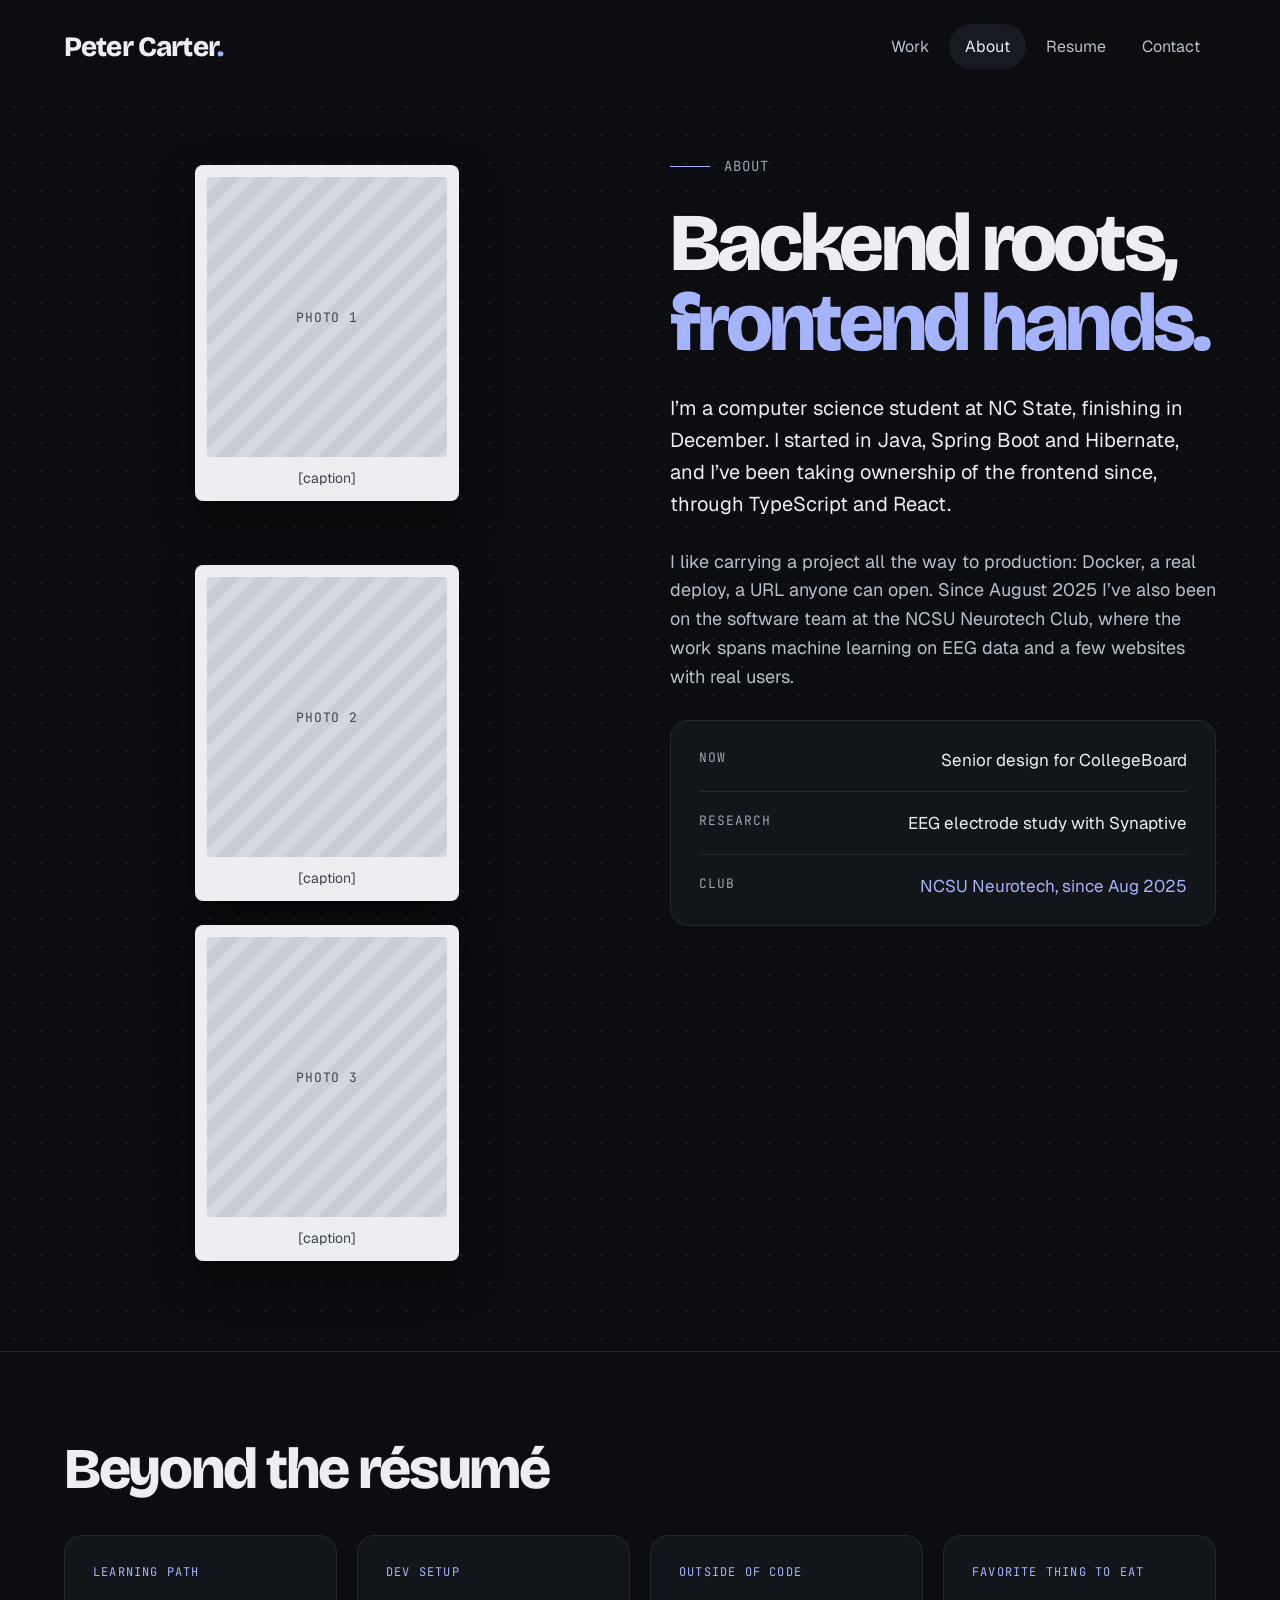
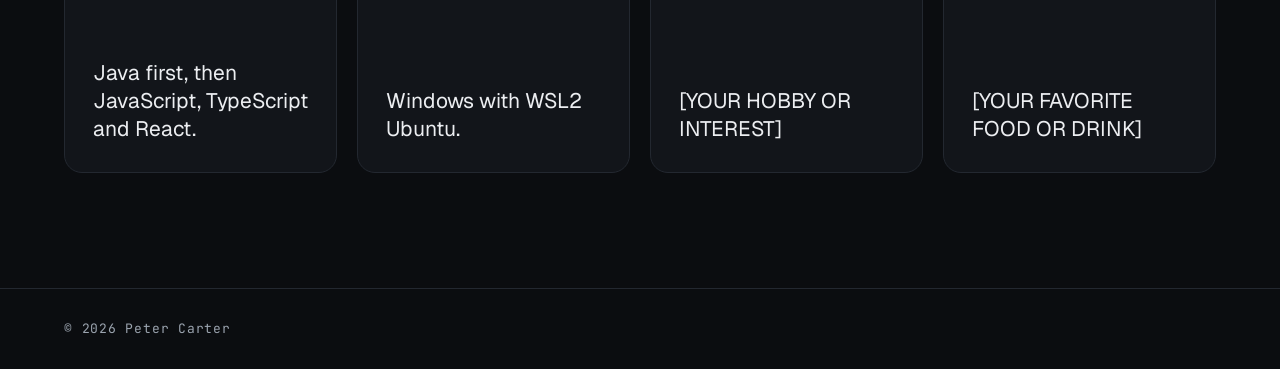
==== about.html @ 8c1dd88a "Website skeleton" ====
<!DOCTYPE html>
<html lang="en">
<head>
<meta charset="utf-8">
<meta name="viewport" content="width=device-width, initial-scale=1">
<title>Peter Carter — About</title>
<link rel="preconnect" href="https://fonts.googleapis.com">
<link rel="preconnect" href="https://fonts.gstatic.com" crossorigin>
<link href="https://fonts.googleapis.com/css2?family=Bricolage+Grotesque:wght@500..800&family=Caveat:wght@400..700&family=Geist:wght@400..700&family=JetBrains+Mono:wght@400..700&display=swap" rel="stylesheet">
<link rel="stylesheet" href="styles.css">
<style>
.card{background:#12151A;border:1px solid #232830;border-radius:18px;transition:border-color .3s}
.card:hover{border-color:var(--accent)}
@media (prefers-reduced-motion:reduce){.rise,.rise2{animation:none}.quip{animation:none}.quip:first-child{opacity:1}.card{transition:none}}
</style>
</head>
<body>
<div class="root" style="--accent: #A5B4FC; background: #0B0D10; color: #ECEEF1; font-family: 'Geist', system-ui, sans-serif; overflow-x: hidden">

  <header style="max-width: 1440px; margin: 0 auto; box-sizing: border-box; padding: 24px clamp(20px, 5vw, 80px); display: flex; flex-wrap: wrap; align-items: center; justify-content: space-between; gap: 12px 32px">
    <a href="index.html" style="font-family: 'Bricolage Grotesque', system-ui, sans-serif; font-weight: 800; font-size: 28px; letter-spacing: -0.03em; text-decoration: none; color: #ECEEF1">Peter Carter<span style="color: var(--accent)">.</span></a>
    <nav style="display: flex; flex-wrap: wrap; align-items: center; gap: 4px">
      <a class="navlink" href="work.html">Work</a>
      <a class="navlink" href="about.html" aria-current="page">About</a>
      <a class="navlink" href="resume.html">Resume</a>
      <a class="navlink" href="contact.html">Contact</a>
    </nav>
  </header>

  <section class="dots" style="border-bottom: 1px solid #232830">
    <div style="max-width: 1440px; margin: 0 auto; box-sizing: border-box; padding: clamp(32px, 5vw, 72px) clamp(20px, 5vw, 80px) clamp(56px, 7vw, 96px); display: flex; flex-wrap: wrap; gap: 56px 80px; align-items: flex-start">

      <div style="flex: 1 1 460px; min-width: 0; display: flex; flex-wrap: wrap; gap: 24px; justify-content: center; padding-top: 8px">
        <figure class="rise" style="margin: 0; width: 240px; background: #ECEEF1; border-radius: 8px; padding: 12px 12px 14px; box-shadow: 0 18px 40px rgba(0,0,0,.45)">
          <div class="ph" style="height: 280px; border-radius: 4px">Photo 1</div>
          <figcaption style="font-size: 14px; color: #3A424C; margin-top: 12px; text-align: center">[caption]</figcaption>
        </figure>
        <figure class="rise2" style="margin: 40px 0 0; width: 240px; background: #ECEEF1; border-radius: 8px; padding: 12px 12px 14px; box-shadow: 0 18px 40px rgba(0,0,0,.45)">
          <div class="ph" style="height: 280px; border-radius: 4px">Photo 2</div>
          <figcaption style="font-size: 14px; color: #3A424C; margin-top: 12px; text-align: center">[caption]</figcaption>
        </figure>
        <figure class="rise2" style="margin: 0; width: 240px; background: #ECEEF1; border-radius: 8px; padding: 12px 12px 14px; box-shadow: 0 18px 40px rgba(0,0,0,.45)">
          <div class="ph" style="height: 280px; border-radius: 4px">Photo 3</div>
          <figcaption style="font-size: 14px; color: #3A424C; margin-top: 12px; text-align: center">[caption]</figcaption>
        </figure>
      </div>

      <div style="flex: 1 1 480px; min-width: 0; display: flex; flex-direction: column; gap: 28px">
        <div class="rise" style="font-family: 'JetBrains Mono', ui-monospace, monospace; font-size: 14px; letter-spacing: 0.08em; text-transform: uppercase; color: #9BA4AF; display: flex; align-items: center; gap: 14px">
          <span style="width: 40px; height: 1px; background: var(--accent)"></span>
          About
        </div>
        <h1 class="rise" style="margin: 0; font-family: 'Bricolage Grotesque', system-ui, sans-serif; font-weight: 800; font-size: clamp(48px, 6.4vw, 96px); line-height: 0.98; letter-spacing: -0.045em">Backend roots,<br><span style="color: var(--accent)">frontend hands.</span></h1>
        <p style="margin: 0; font-size: 20px; line-height: 1.6; color: #ECEEF1; text-wrap: pretty">I’m a computer science student at NC State, finishing in December. I started in Java, Spring Boot and Hibernate, and I’ve been taking ownership of the frontend since, through TypeScript and React.</p>
        <p style="margin: 0; font-size: 18px; line-height: 1.6; color: #B8C0CA; text-wrap: pretty">I like carrying a project all the way to production: Docker, a real deploy, a URL anyone can open. Since August 2025 I’ve also been on the software team at the NCSU Neurotech Club, where the work spans machine learning on EEG data and a few websites with real users.</p>

        <div style="border: 1px solid #232830; border-radius: 18px; background: #12151A; padding: 8px 28px">
          <div style="padding: 20px 0; border-bottom: 1px solid #232830; display: flex; flex-wrap: wrap; gap: 6px 32px; justify-content: space-between">
            <span style="font-family: 'JetBrains Mono', ui-monospace, monospace; font-size: 13px; letter-spacing: 0.08em; text-transform: uppercase; color: #9BA4AF">Now</span>
            <span style="font-size: 17px; color: #ECEEF1">Senior design for CollegeBoard</span>
          </div>
          <div style="padding: 20px 0; border-bottom: 1px solid #232830; display: flex; flex-wrap: wrap; gap: 6px 32px; justify-content: space-between">
            <span style="font-family: 'JetBrains Mono', ui-monospace, monospace; font-size: 13px; letter-spacing: 0.08em; text-transform: uppercase; color: #9BA4AF">Research</span>
            <span style="font-size: 17px; color: #ECEEF1">EEG electrode study with Synaptive</span>
          </div>
          <div style="padding: 20px 0; display: flex; flex-wrap: wrap; gap: 6px 32px; justify-content: space-between">
            <span style="font-family: 'JetBrains Mono', ui-monospace, monospace; font-size: 13px; letter-spacing: 0.08em; text-transform: uppercase; color: #9BA4AF">Club</span>
            <span style="font-size: 17px; color: var(--accent)">NCSU Neurotech, since Aug 2025</span>
          </div>
        </div>
      </div>

    </div>
  </section>

  <section style="max-width: 1440px; margin: 0 auto; box-sizing: border-box; padding: clamp(56px, 7vw, 96px) clamp(20px, 5vw, 80px) clamp(72px, 9vw, 128px)">
    <h2 style="margin: 0 0 36px; font-family: 'Bricolage Grotesque', system-ui, sans-serif; font-weight: 800; font-size: clamp(36px, 4.5vw, 64px); line-height: 1; letter-spacing: -0.04em">Beyond the résumé</h2>
    <div style="display: grid; grid-template-columns: repeat(auto-fit, minmax(min(260px, 100%), 1fr)); gap: 20px">

      <div class="card" style="padding: 28px; min-height: 180px; display: flex; flex-direction: column; gap: 12px">
        <div style="font-family: 'JetBrains Mono', ui-monospace, monospace; font-size: 12px; letter-spacing: 0.1em; text-transform: uppercase; color: var(--accent)">Learning path</div>
        <div style="font-size: 21px; line-height: 1.35; margin-top: auto">Java first, then JavaScript, TypeScript and React.</div>
      </div>

      <div class="card" style="padding: 28px; min-height: 180px; display: flex; flex-direction: column; gap: 12px">
        <div style="font-family: 'JetBrains Mono', ui-monospace, monospace; font-size: 12px; letter-spacing: 0.1em; text-transform: uppercase; color: var(--accent)">Dev setup</div>
        <div style="font-size: 21px; line-height: 1.35; margin-top: auto">Windows with WSL2 Ubuntu.</div>
      </div>

      <div class="card" style="padding: 28px; min-height: 180px; display: flex; flex-direction: column; gap: 12px">
        <div style="font-family: 'JetBrains Mono', ui-monospace, monospace; font-size: 12px; letter-spacing: 0.1em; text-transform: uppercase; color: var(--accent)">Outside of code</div>
        <div style="font-size: 21px; line-height: 1.35; margin-top: auto">[YOUR HOBBY OR INTEREST]</div>
      </div>

      <div class="card" style="padding: 28px; min-height: 180px; display: flex; flex-direction: column; gap: 12px">
        <div style="font-family: 'JetBrains Mono', ui-monospace, monospace; font-size: 12px; letter-spacing: 0.1em; text-transform: uppercase; color: var(--accent)">Favorite thing to eat</div>
        <div style="font-size: 21px; line-height: 1.35; margin-top: auto">[YOUR FAVORITE FOOD OR DRINK]</div>
      </div>

    </div>
  </section>

  <footer style="border-top: 1px solid #232830">
    <div style="max-width: 1440px; margin: 0 auto; box-sizing: border-box; padding: 28px clamp(20px, 5vw, 80px); display: flex; flex-wrap: wrap; align-items: center; justify-content: space-between; gap: 12px 32px; font-family: 'JetBrains Mono', ui-monospace, monospace; font-size: 13px; letter-spacing: 0.06em; color: #9BA4AF">
      <span>© 2026 Peter Carter</span>
      <div class="quips" style="text-align: right">
        <span class="quip" style="animation-delay: 0s">Built with too many hover effects</span>
        <span class="quip" style="animation-delay: 4s">Works on my machine</span>
        <span class="quip" style="animation-delay: 8s">git commit -m "final final v2"</span>
        <span class="quip" style="animation-delay: 12s">Compiled with mild optimism</span>
        <span class="quip" style="animation-delay: 16s">Tabs vs spaces: yes</span>
        <span class="quip" style="animation-delay: 20s">Not a bug, a feature</span>
        <span class="quip" style="animation-delay: 24s">Zero TODOs left (okay, three)</span>
        <span class="quip" style="animation-delay: 28s">Centered a div on the first try</span>
        <span class="quip" style="animation-delay: 32s">Powered by questionable caffeine</span>
        <span class="quip" style="animation-delay: 36s">Ship it.</span>
      </div>
    </div>
  </footer>

</div>
</body>
</html>
---- styles.css ----
body{margin:0;background:#0B0D10}
a{color:inherit}
a:focus-visible{outline:2px solid var(--accent,#A5B4FC);outline-offset:3px;border-radius:6px}
.root{--accent:#A5B4FC}
.dots{background-image:radial-gradient(#1E232A 1.2px,transparent 1.3px);background-size:28px 28px}
.navlink{color:#B8C0CA;text-decoration:none;padding:12px 16px;border-radius:999px;transition:color .2s,background .2s}
.navlink:hover{color:#ECEEF1;background:#171B21}
.navlink[aria-current]{color:#ECEEF1;background:#171B21}
.btn{display:inline-flex;align-items:center;gap:10px;min-height:52px;padding:0 28px;border-radius:999px;text-decoration:none;font-weight:600;font-size:16px;transition:transform .2s,border-color .2s}
.btn:hover{transform:translateY(-2px)}
.btn-primary{background:var(--accent);color:#0B0D10}
.btn-ghost{border:1px solid #3A414B;color:#ECEEF1}
.btn-ghost:hover{border-color:var(--accent)}
.card{background:#12151A;border:1px solid #232830;border-radius:22px;transition:transform .3s,border-color .3s}
.card:hover{border-color:var(--accent);transform:translateY(-5px)}
.tile{display:flex;flex-direction:column;text-decoration:none;color:inherit}
.arr{transition:transform .25s}
.tile:hover .arr{transform:translate(5px,-5px)}
.ph{background:repeating-linear-gradient(135deg,#D3D8DE 0 12px,#C9CED5 12px 24px);color:#3F4751;font-family:'JetBrains Mono',ui-monospace,monospace;font-size:13px;letter-spacing:.06em;text-transform:uppercase;display:flex;align-items:center;justify-content:center;text-align:center;padding:16px;box-sizing:border-box}
.polaroid{background:#ECEEF1;border-radius:6px;box-shadow:0 22px 44px rgba(0,0,0,.5);transition:rotate .35s,scale .35s}
.polaroid:hover{rotate:0deg !important;scale:1.03}
.fade{-webkit-mask-image:linear-gradient(90deg,transparent,#000 14%,#000 86%,transparent);mask-image:linear-gradient(90deg,transparent,#000 14%,#000 86%,transparent)}
.wave-a{animation:drift 22s linear infinite}
.wave-b{animation:drift 38s linear infinite}
.track{animation:scroll 44s linear infinite}
.pulse{animation:pulse 2s ease-out infinite}
.spin{animation:spin 18s linear infinite}
.rise{animation:rise .9s both cubic-bezier(.2,.7,.2,1)}
.rise2{animation:rise .9s .12s both cubic-bezier(.2,.7,.2,1)}
.rise3{animation:rise .9s .24s both cubic-bezier(.2,.7,.2,1)}
.rise4{animation:rise .9s .36s both cubic-bezier(.2,.7,.2,1)}
.roles{position:relative;display:inline-block;width:min(100%,320px);height:1.45em;vertical-align:bottom}
.rw{position:absolute;left:0;top:0;white-space:nowrap;color:var(--accent);font-weight:600;opacity:0;animation:role 18s linear infinite both}
.quips{position:relative;height:24px;width:min(100%,380px)}
.quip{position:absolute;right:0;top:0;white-space:nowrap;opacity:0;animation:quip 40s linear infinite both}
@keyframes role{0%{opacity:0;transform:translateY(8px)}3%{opacity:1;transform:none}14%{opacity:1;transform:none}16.6%{opacity:0;transform:translateY(-8px)}100%{opacity:0}}
@keyframes quip{0%{opacity:0;transform:translateY(10px)}2%{opacity:1;transform:none}8%{opacity:1;transform:none}10%{opacity:0;transform:translateY(-10px)}100%{opacity:0}}
@keyframes spin{to{transform:rotate(360deg)}}
@keyframes drift{from{transform:translateX(0)}to{transform:translateX(-50%)}}
@keyframes scroll{from{transform:translateX(0)}to{transform:translateX(-50%)}}
@keyframes pulse{0%{box-shadow:0 0 0 0 rgba(165,180,252,.6)}100%{box-shadow:0 0 0 12px rgba(165,180,252,0)}}
@keyframes rise{from{opacity:0;transform:translateY(28px)}to{opacity:1;transform:none}}
@media (max-width:720px){.hide-sm{display:none}.card{padding:26px !important}}
@media (prefers-reduced-motion:reduce){.wave-a,.wave-b,.track,.pulse,.spin,.rise,.rise2,.rise3,.rise4{animation:none}.rw,.quip{animation:none}.rw:first-child,.quip:first-child{opacity:1}.polaroid,.card,.btn,.arr{transition:none}}
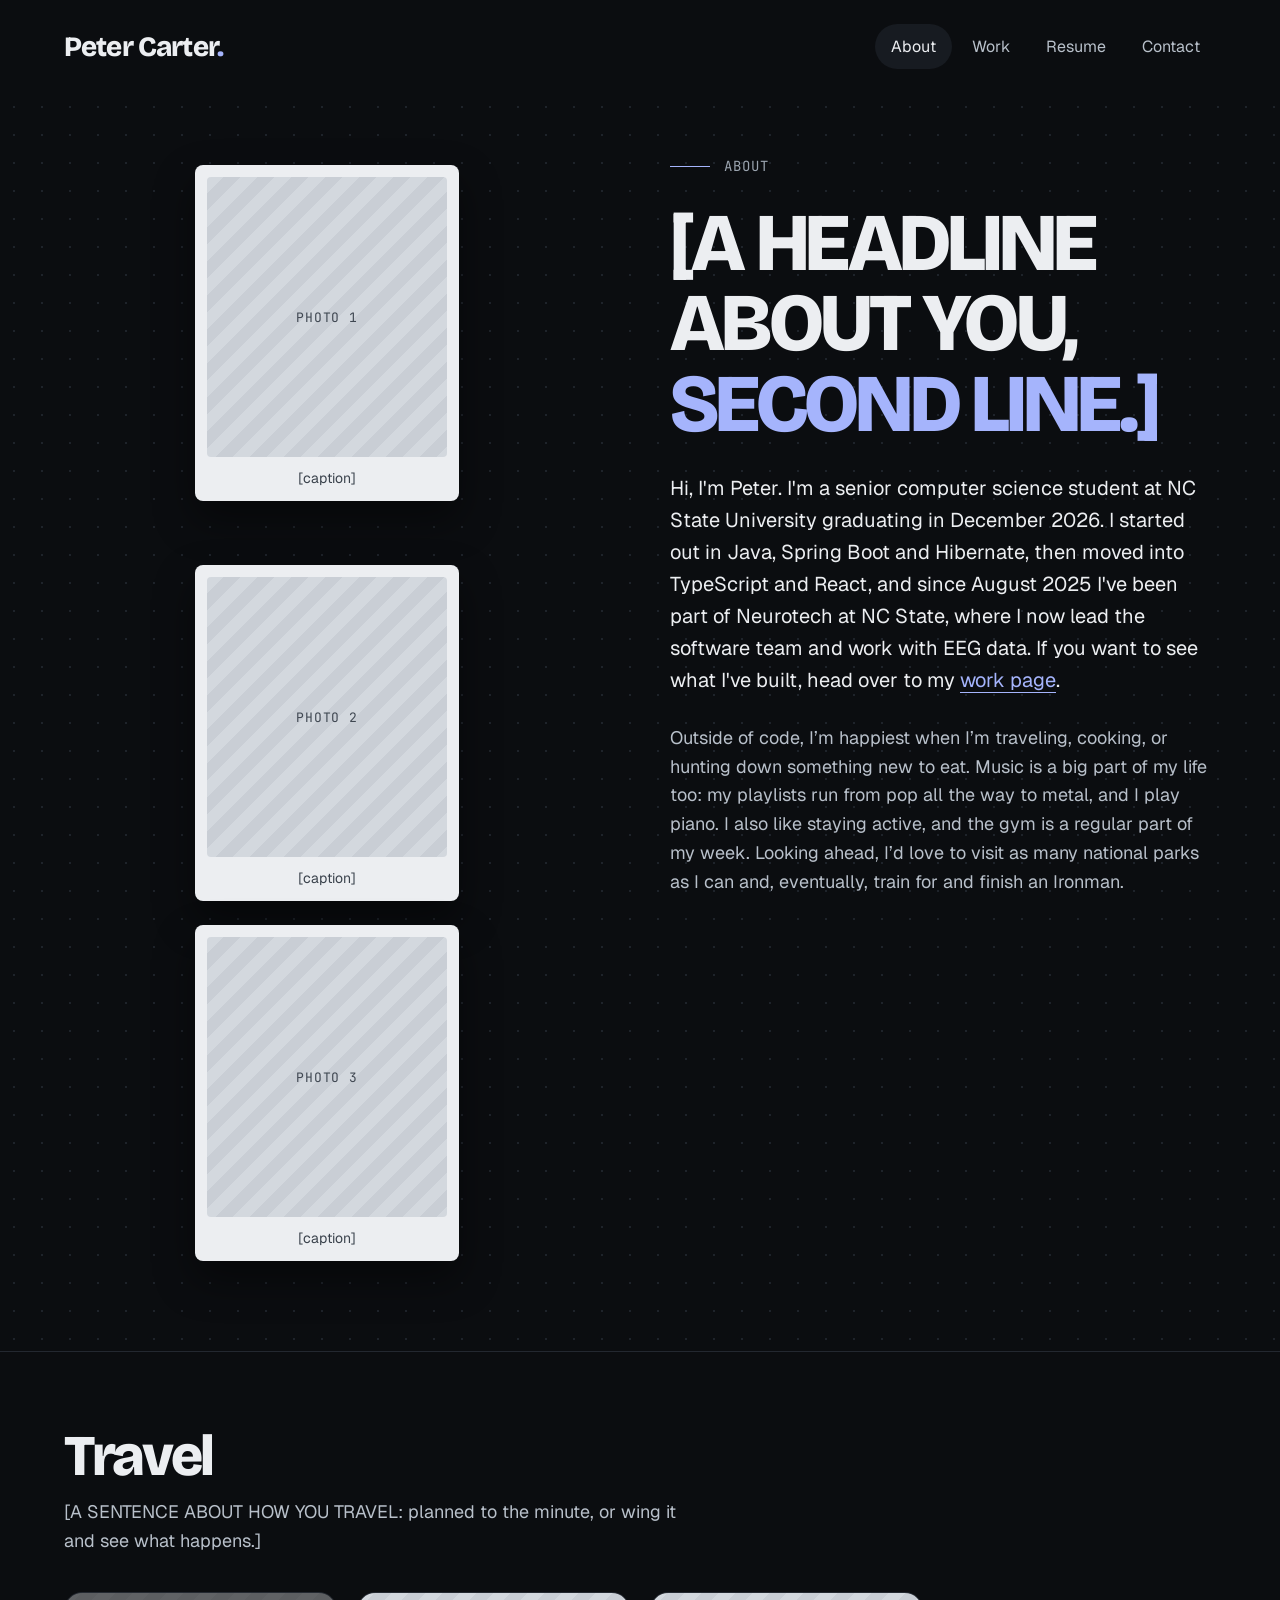
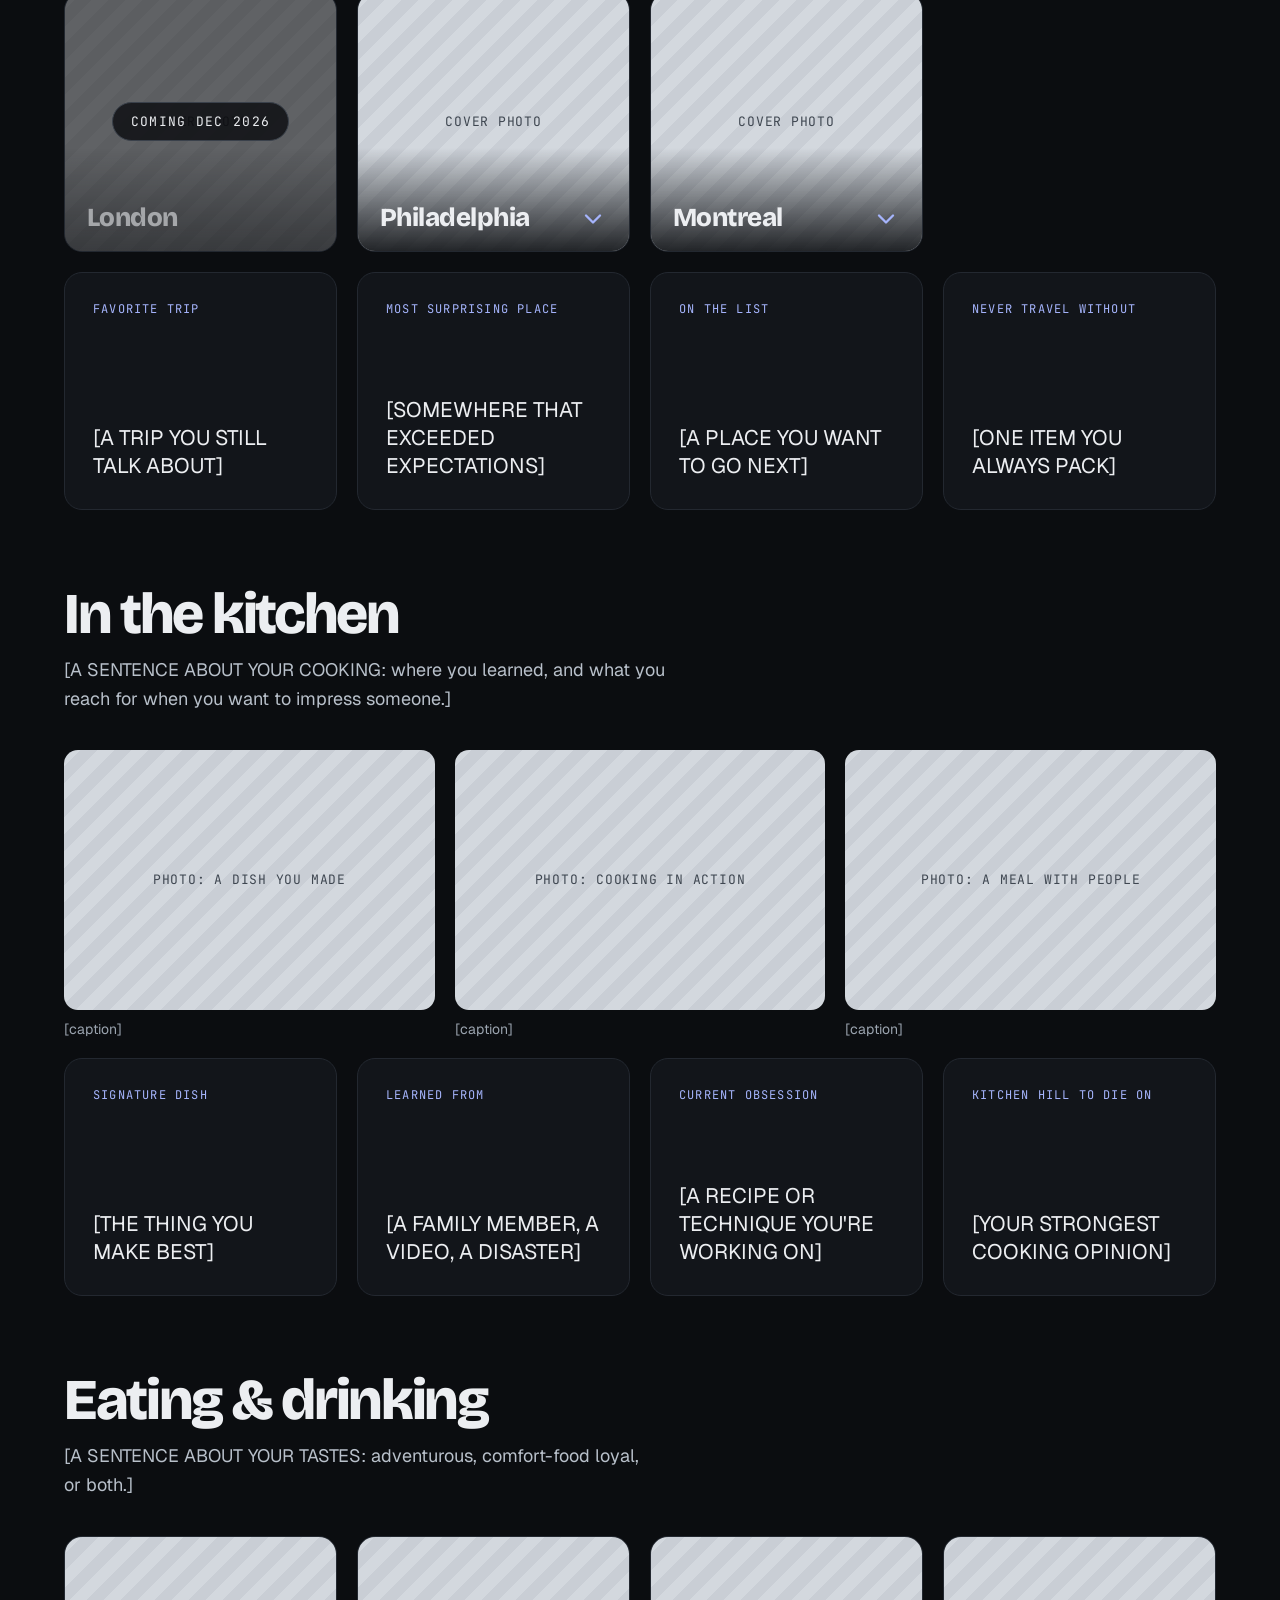
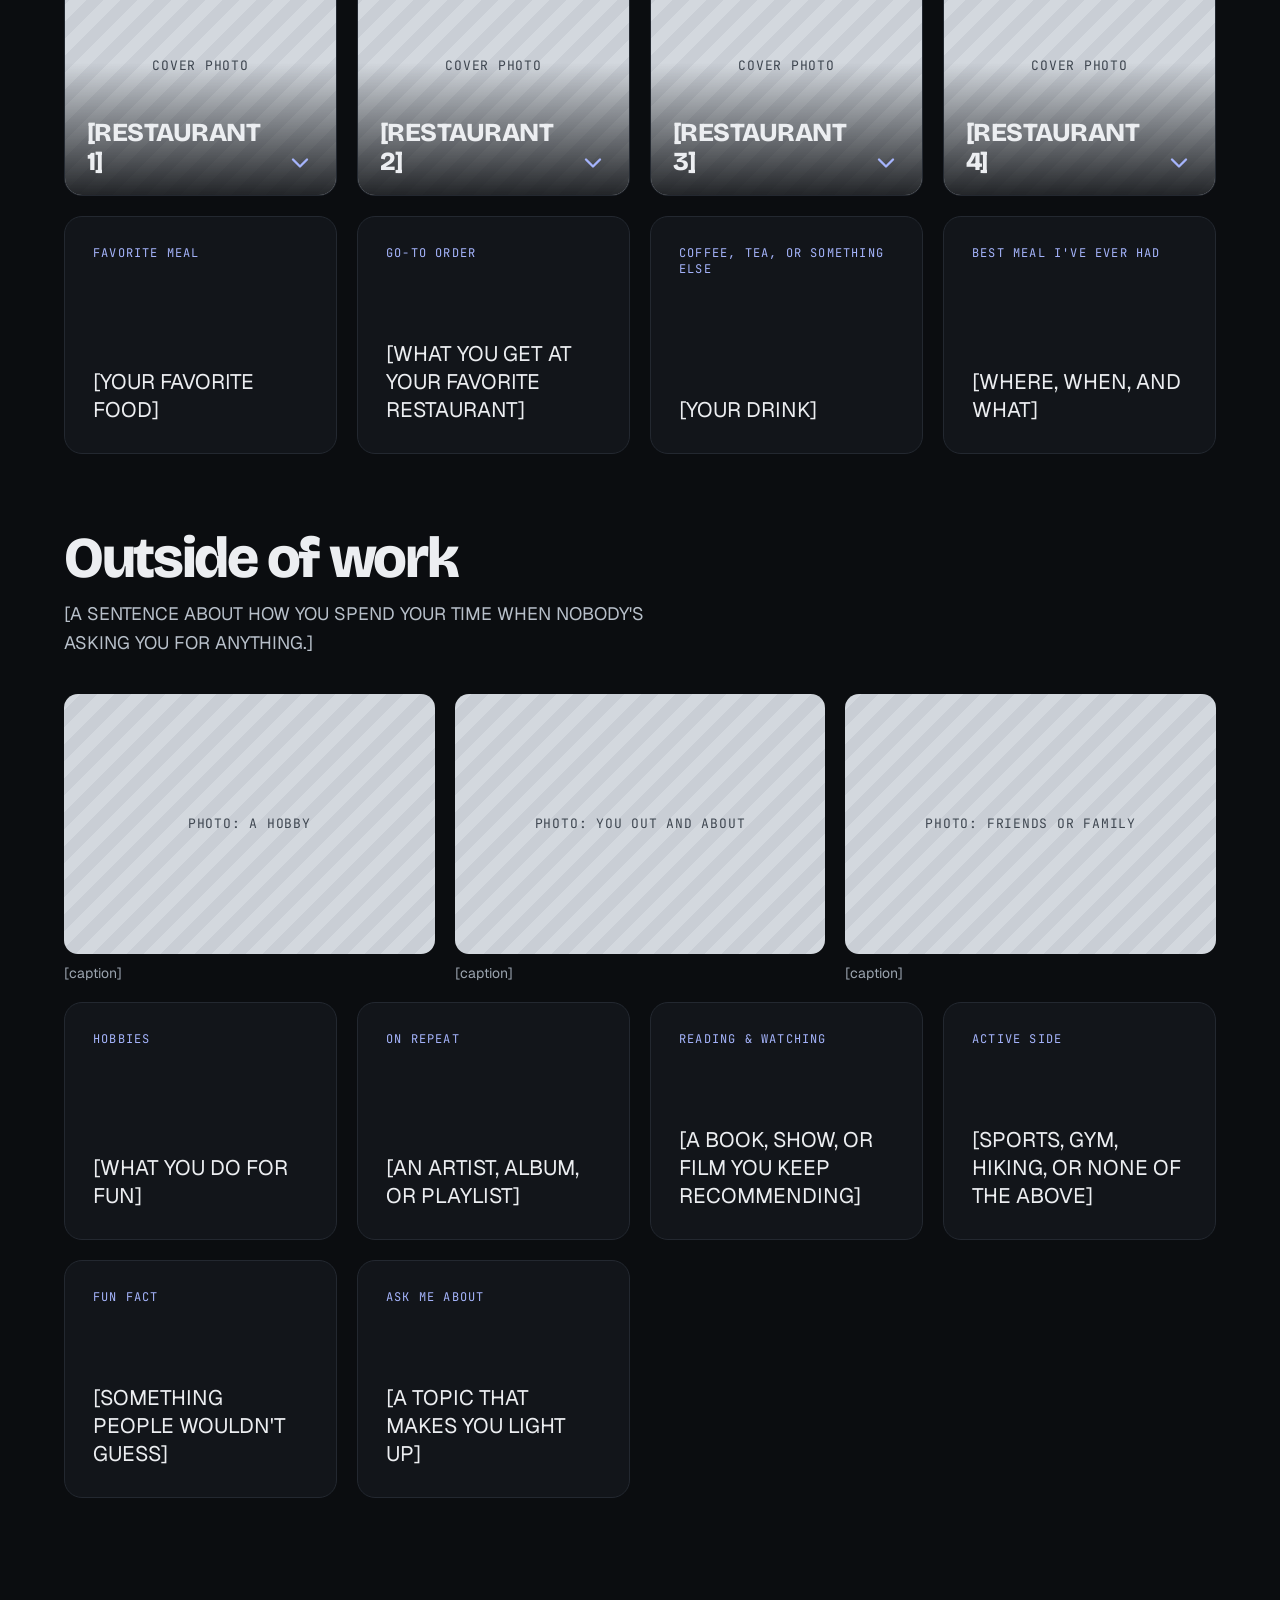
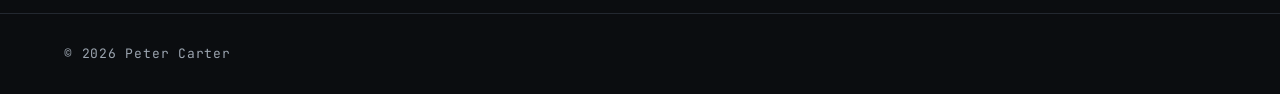
==== commit 570411ec: "Updates" ====
--- a/about.html
+++ b/about.html
@@ -11,6 +11,45 @@
 <style>
 .card{background:#12151A;border:1px solid #232830;border-radius:18px;transition:border-color .3s}
 .card:hover{border-color:var(--accent)}
+.inlink{color:var(--accent);text-decoration:underline;text-decoration-thickness:1px;text-underline-offset:5px;background:linear-gradient(var(--accent),var(--accent)) 0 100%/0 2px no-repeat;transition:background-size .3s ease}
+.inlink:hover,.inlink:focus-visible{background-size:100% 2px;outline:none}
+@media (prefers-reduced-motion:reduce){.inlink{transition:none}}
+.place{display:block;width:100%;min-width:0;padding:0;margin:0;font:inherit;color:inherit;text-align:left;cursor:pointer;position:relative;height:260px;border-radius:18px;overflow:hidden;border:1px solid #232830;background:#12151A;transition:border-color .3s}
+.place:hover,.place:focus-visible,.place[aria-expanded="true"]{border-color:var(--accent);outline:none}
+.place .pimg{position:absolute;inset:0;width:100%;height:100%;border-radius:0;object-fit:cover}
+.place .pname{position:absolute;left:0;right:0;bottom:0;display:flex;align-items:flex-end;justify-content:space-between;gap:12px;padding:56px 22px 18px;background:linear-gradient(to top,rgba(11,13,16,.88),rgba(11,13,16,0));font-family:'Bricolage Grotesque',system-ui,sans-serif;font-weight:800;font-size:26px;line-height:1.1;letter-spacing:-0.02em;color:#ECEEF1}
+.place .pchev{flex:none;width:28px;height:28px;color:var(--accent);transition:transform .3s}
+.place[aria-expanded="true"] .pchev{transform:rotate(180deg)}
+.carousel{min-width:0}
+.cnav{display:flex;justify-content:flex-end;gap:10px;margin-bottom:14px}
+.cnav[hidden]{display:none}
+.cbtn{display:inline-flex;align-items:center;justify-content:center;width:44px;height:44px;border-radius:50%;border:1px solid #3A414B;background:transparent;color:#ECEEF1;cursor:pointer;transition:border-color .2s,color .2s,opacity .2s}
+.cbtn:hover:not(:disabled),.cbtn:focus-visible{border-color:var(--accent);color:var(--accent);outline:none}
+.cbtn:disabled{opacity:.3;cursor:default}
+.ctrack{display:flex;gap:20px;overflow-x:auto;scroll-snap-type:x mandatory;scrollbar-width:none;-ms-overflow-style:none;overscroll-behavior-x:contain}
+.ctrack::-webkit-scrollbar{display:none}
+.ctrack>*{scroll-snap-align:start}
+.ctrack.places>.place{flex:0 0 calc((100% - 60px)/4)}
+.ctrack.pfood>figure{flex:0 0 min(360px,85%)}
+@media (max-width:1000px){.ctrack.places>.place{flex-basis:calc((100% - 40px)/3)}}
+@media (max-width:700px){.ctrack.places>.place{flex-basis:calc((100% - 20px)/2)}}
+@media (max-width:480px){.ctrack.places>.place{flex-basis:78%}}
+@media (prefers-reduced-motion:reduce){.ctrack{scroll-behavior:auto}.cbtn{transition:none}}
+.place:disabled{cursor:default}
+.place:disabled:hover{border-color:#232830}
+.place:disabled .pimg{filter:grayscale(1);opacity:.4}
+.place:disabled .pname{opacity:.5}
+.place:disabled .pchev{display:none}
+.psoon{position:absolute;inset:0;z-index:1;display:flex;align-items:center;justify-content:center;pointer-events:none}
+.psoon span{font-family:'JetBrains Mono',ui-monospace,monospace;font-size:13px;letter-spacing:0.1em;text-transform:uppercase;color:#ECEEF1;background:rgba(11,13,16,.82);border:1px solid #3A414B;border-radius:999px;padding:10px 18px}
+.ppanels{margin-bottom:20px}
+.ppanel{display:grid;grid-template-rows:0fr;opacity:0;visibility:hidden;transition:grid-template-rows .45s cubic-bezier(.2,.7,.2,1),opacity .3s ease,visibility 0s .45s}
+.ppanel.open{grid-template-rows:1fr;opacity:1;visibility:visible;transition:grid-template-rows .45s cubic-bezier(.2,.7,.2,1),opacity .35s ease .08s,visibility 0s}
+.ppanel>.pclip{min-height:0;overflow:hidden}
+.ppanel .pbox{margin-top:20px;padding:clamp(22px,3vw,36px);border:1px solid var(--accent);border-radius:18px;background:#12151A}
+.pdetail{display:grid;grid-template-columns:repeat(auto-fit,minmax(min(320px,100%),1fr));gap:28px 40px;align-items:start}
+.pgal{display:grid;grid-template-columns:repeat(auto-fit,minmax(min(200px,100%),1fr));gap:16px}
+@media (prefers-reduced-motion:reduce){.place,.place .pchev,.ppanel,.ppanel.open{transition:none}}
 @media (prefers-reduced-motion:reduce){.rise,.rise2{animation:none}.quip{animation:none}.quip:first-child{opacity:1}.card{transition:none}}
 </style>
 </head>
@@ -20,8 +59,8 @@
   <header style="max-width: 1440px; margin: 0 auto; box-sizing: border-box; padding: 24px clamp(20px, 5vw, 80px); display: flex; flex-wrap: wrap; align-items: center; justify-content: space-between; gap: 12px 32px">
     <a href="index.html" style="font-family: 'Bricolage Grotesque', system-ui, sans-serif; font-weight: 800; font-size: 28px; letter-spacing: -0.03em; text-decoration: none; color: #ECEEF1">Peter Carter<span style="color: var(--accent)">.</span></a>
     <nav style="display: flex; flex-wrap: wrap; align-items: center; gap: 4px">
+      <a class="navlink" href="about.html" aria-current="page">About</a>
       <a class="navlink" href="work.html">Work</a>
-      <a class="navlink" href="about.html" aria-current="page">About</a>
       <a class="navlink" href="resume.html">Resume</a>
       <a class="navlink" href="contact.html">Contact</a>
     </nav>
@@ -50,51 +89,467 @@
           <span style="width: 40px; height: 1px; background: var(--accent)"></span>
           About
         </div>
-        <h1 class="rise" style="margin: 0; font-family: 'Bricolage Grotesque', system-ui, sans-serif; font-weight: 800; font-size: clamp(48px, 6.4vw, 96px); line-height: 0.98; letter-spacing: -0.045em">Backend roots,<br><span style="color: var(--accent)">frontend hands.</span></h1>
-        <p style="margin: 0; font-size: 20px; line-height: 1.6; color: #ECEEF1; text-wrap: pretty">I’m a computer science student at NC State, finishing in December. I started in Java, Spring Boot and Hibernate, and I’ve been taking ownership of the frontend since, through TypeScript and React.</p>
-        <p style="margin: 0; font-size: 18px; line-height: 1.6; color: #B8C0CA; text-wrap: pretty">I like carrying a project all the way to production: Docker, a real deploy, a URL anyone can open. Since August 2025 I’ve also been on the software team at the NCSU Neurotech Club, where the work spans machine learning on EEG data and a few websites with real users.</p>
-
-        <div style="border: 1px solid #232830; border-radius: 18px; background: #12151A; padding: 8px 28px">
-          <div style="padding: 20px 0; border-bottom: 1px solid #232830; display: flex; flex-wrap: wrap; gap: 6px 32px; justify-content: space-between">
-            <span style="font-family: 'JetBrains Mono', ui-monospace, monospace; font-size: 13px; letter-spacing: 0.08em; text-transform: uppercase; color: #9BA4AF">Now</span>
-            <span style="font-size: 17px; color: #ECEEF1">Senior design for CollegeBoard</span>
-          </div>
-          <div style="padding: 20px 0; border-bottom: 1px solid #232830; display: flex; flex-wrap: wrap; gap: 6px 32px; justify-content: space-between">
-            <span style="font-family: 'JetBrains Mono', ui-monospace, monospace; font-size: 13px; letter-spacing: 0.08em; text-transform: uppercase; color: #9BA4AF">Research</span>
-            <span style="font-size: 17px; color: #ECEEF1">EEG electrode study with Synaptive</span>
-          </div>
-          <div style="padding: 20px 0; display: flex; flex-wrap: wrap; gap: 6px 32px; justify-content: space-between">
-            <span style="font-family: 'JetBrains Mono', ui-monospace, monospace; font-size: 13px; letter-spacing: 0.08em; text-transform: uppercase; color: #9BA4AF">Club</span>
-            <span style="font-size: 17px; color: var(--accent)">NCSU Neurotech, since Aug 2025</span>
-          </div>
-        </div>
+        <h1 class="rise" style="margin: 0; font-family: 'Bricolage Grotesque', system-ui, sans-serif; font-weight: 800; font-size: clamp(48px, 6.4vw, 96px); line-height: 0.98; letter-spacing: -0.045em">[A HEADLINE ABOUT YOU,<br><span style="color: var(--accent)">SECOND LINE.]</span></h1>
+        <p style="margin: 0; font-size: 20px; line-height: 1.6; color: #ECEEF1; text-wrap: pretty">Hi, I'm Peter. I'm a senior computer science student at NC State University graduating in December 2026. I started out in Java, Spring Boot and Hibernate, then moved into TypeScript and React, and since August 2025 I've been part of Neurotech at NC State, where I now lead the software team and work with EEG data. If you want to see what I've built, head over to my <a class="inlink" href="work.html">work page</a>.</p>
+        <p style="margin: 0; font-size: 18px; line-height: 1.6; color: #B8C0CA; text-wrap: pretty">Outside of code, I’m happiest when I’m traveling, cooking, or hunting down something new to eat. Music is a big part of my life too: my playlists run from pop all the way to metal, and I play piano. I also like staying active, and the gym is a regular part of my week. Looking ahead, I’d love to visit as many national parks as I can and, eventually, train for and finish an Ironman.</p>
       </div>
 
     </div>
   </section>
 
-  <section style="max-width: 1440px; margin: 0 auto; box-sizing: border-box; padding: clamp(56px, 7vw, 96px) clamp(20px, 5vw, 80px) clamp(72px, 9vw, 128px)">
-    <h2 style="margin: 0 0 36px; font-family: 'Bricolage Grotesque', system-ui, sans-serif; font-weight: 800; font-size: clamp(36px, 4.5vw, 64px); line-height: 1; letter-spacing: -0.04em">Beyond the résumé</h2>
+  <section style="max-width: 1440px; margin: 0 auto; box-sizing: border-box; padding: clamp(48px, 6vw, 88px) clamp(20px, 5vw, 80px) 0;">
+    <h2 style="margin: 0 0 12px; font-family: 'Bricolage Grotesque', system-ui, sans-serif; font-weight: 800; font-size: clamp(36px, 4.5vw, 64px); line-height: 1; letter-spacing: -0.04em">Travel</h2>
+    <p style="margin: 0 0 36px; max-width: 640px; font-size: 18px; line-height: 1.6; color: #B8C0CA; text-wrap: pretty">[A SENTENCE ABOUT HOW YOU TRAVEL: planned to the minute, or wing it and see what happens.]</p>
+    <div class="carousel">
+<div class="cnav" hidden>
+<button type="button" class="cbtn" data-dir="-1" aria-label="Scroll left"><svg viewBox="0 0 24 24" width="20" height="20" fill="none" stroke="currentColor" stroke-width="2" stroke-linecap="round" stroke-linejoin="round" aria-hidden="true"><path d="M15 6l-6 6 6 6"></path></svg></button>
+<button type="button" class="cbtn" data-dir="1" aria-label="Scroll right"><svg viewBox="0 0 24 24" width="20" height="20" fill="none" stroke="currentColor" stroke-width="2" stroke-linecap="round" stroke-linejoin="round" aria-hidden="true"><path d="M9 6l6 6-6 6"></path></svg></button>
+</div>
+    <div class="ctrack places">
+      <button type="button" class="place" aria-expanded="false" aria-controls="pn-1-3" disabled aria-label="London, coming December 2026">
+          <span class="ph pimg">Cover photo</span>
+          <span class="psoon"><span>Coming Dec 2026</span></span>
+          <span class="pname"><span>London</span><svg class="pchev" viewBox="0 0 24 24" fill="none" stroke="currentColor" stroke-width="2" stroke-linecap="round" stroke-linejoin="round" aria-hidden="true"><path d="M6 9l6 6 6-6"></path></svg></span>
+      </button>
+      <button type="button" class="place" aria-expanded="false" aria-controls="pn-1-2">
+          <span class="ph pimg">Cover photo</span>
+          <span class="pname"><span>Philadelphia</span><svg class="pchev" viewBox="0 0 24 24" fill="none" stroke="currentColor" stroke-width="2" stroke-linecap="round" stroke-linejoin="round" aria-hidden="true"><path d="M6 9l6 6 6-6"></path></svg></span>
+      </button>
+      <button type="button" class="place" aria-expanded="false" aria-controls="pn-1-1">
+          <span class="ph pimg">Cover photo</span>
+          <span class="pname"><span>Montreal</span><svg class="pchev" viewBox="0 0 24 24" fill="none" stroke="currentColor" stroke-width="2" stroke-linecap="round" stroke-linejoin="round" aria-hidden="true"><path d="M6 9l6 6 6-6"></path></svg></span>
+      </button>
+    </div>
+    </div>
+    <div class="ppanels">
+      <div class="ppanel" id="pn-1-3" role="region" aria-label="London">
+        <div class="pclip"><div class="pbox">
+          <h3 style="margin: 0 0 14px; font-family: 'Bricolage Grotesque', system-ui, sans-serif; font-weight: 800; font-size: clamp(28px, 3.4vw, 44px); letter-spacing: -0.03em">London</h3>
+          <div style="font-family: 'JetBrains Mono', ui-monospace, monospace; font-size: 13px; letter-spacing: 0.08em; text-transform: uppercase; color: var(--accent)">London, UK · Upcoming, December 2026</div>
+          <p style="margin: 14px 0 28px; max-width: 720px; font-size: 18px; line-height: 1.6; color: #B8C0CA; text-wrap: pretty">[A SHORT SUMMARY: where you’re going, and what you’re looking forward to.]</p>
+          <div class="carousel">
+<div class="cnav" hidden>
+<button type="button" class="cbtn" data-dir="-1" aria-label="Scroll left"><svg viewBox="0 0 24 24" width="20" height="20" fill="none" stroke="currentColor" stroke-width="2" stroke-linecap="round" stroke-linejoin="round" aria-hidden="true"><path d="M15 6l-6 6 6 6"></path></svg></button>
+<button type="button" class="cbtn" data-dir="1" aria-label="Scroll right"><svg viewBox="0 0 24 24" width="20" height="20" fill="none" stroke="currentColor" stroke-width="2" stroke-linecap="round" stroke-linejoin="round" aria-hidden="true"><path d="M9 6l6 6-6 6"></path></svg></button>
+</div>
+<div class="ctrack pfood">
+            <figure style="margin: 0">
+              <div class="ph" style="height: 280px; border-radius: 14px">Photo: a view</div>
+              <figcaption style="font-size: 15px; line-height: 1.4; color: #B8C0CA; margin-top: 10px">[CAPTION]</figcaption>
+            </figure>
+            <figure style="margin: 0">
+              <div class="ph" style="height: 280px; border-radius: 14px">Photo: a place you went</div>
+              <figcaption style="font-size: 15px; line-height: 1.4; color: #B8C0CA; margin-top: 10px">[CAPTION]</figcaption>
+            </figure>
+            <figure style="margin: 0">
+              <div class="ph" style="height: 280px; border-radius: 14px">Photo: food</div>
+              <figcaption style="font-size: 15px; line-height: 1.4; color: #B8C0CA; margin-top: 10px">[CAPTION]</figcaption>
+            </figure>
+            <figure style="margin: 0">
+              <div class="ph" style="height: 280px; border-radius: 14px">Photo: a street or landmark</div>
+              <figcaption style="font-size: 15px; line-height: 1.4; color: #B8C0CA; margin-top: 10px">[CAPTION]</figcaption>
+            </figure>
+            <figure style="margin: 0">
+              <div class="ph" style="height: 280px; border-radius: 14px">Photo: you there</div>
+              <figcaption style="font-size: 15px; line-height: 1.4; color: #B8C0CA; margin-top: 10px">[CAPTION]</figcaption>
+            </figure>
+            <figure style="margin: 0">
+              <div class="ph" style="height: 280px; border-radius: 14px">Photo: a favorite moment</div>
+              <figcaption style="font-size: 15px; line-height: 1.4; color: #B8C0CA; margin-top: 10px">[CAPTION]</figcaption>
+            </figure>
+          </div>
+          </div>
+        </div></div>
+      </div>
+      <div class="ppanel" id="pn-1-2" role="region" aria-label="Philadelphia">
+        <div class="pclip"><div class="pbox">
+          <h3 style="margin: 0 0 14px; font-family: 'Bricolage Grotesque', system-ui, sans-serif; font-weight: 800; font-size: clamp(28px, 3.4vw, 44px); letter-spacing: -0.03em">Philadelphia</h3>
+          <div style="font-family: 'JetBrains Mono', ui-monospace, monospace; font-size: 13px; letter-spacing: 0.08em; text-transform: uppercase; color: var(--accent)">Philadelphia, Pennsylvania · October 2026</div>
+          <p style="margin: 14px 0 28px; max-width: 720px; font-size: 18px; line-height: 1.6; color: #B8C0CA; text-wrap: pretty">[A SHORT SUMMARY: one or two sentences on the trip and what stood out.]</p>
+          <div class="carousel">
+<div class="cnav" hidden>
+<button type="button" class="cbtn" data-dir="-1" aria-label="Scroll left"><svg viewBox="0 0 24 24" width="20" height="20" fill="none" stroke="currentColor" stroke-width="2" stroke-linecap="round" stroke-linejoin="round" aria-hidden="true"><path d="M15 6l-6 6 6 6"></path></svg></button>
+<button type="button" class="cbtn" data-dir="1" aria-label="Scroll right"><svg viewBox="0 0 24 24" width="20" height="20" fill="none" stroke="currentColor" stroke-width="2" stroke-linecap="round" stroke-linejoin="round" aria-hidden="true"><path d="M9 6l6 6-6 6"></path></svg></button>
+</div>
+<div class="ctrack pfood">
+            <figure style="margin: 0">
+              <div class="ph" style="height: 280px; border-radius: 14px">Photo: a view</div>
+              <figcaption style="font-size: 15px; line-height: 1.4; color: #B8C0CA; margin-top: 10px">[CAPTION]</figcaption>
+            </figure>
+            <figure style="margin: 0">
+              <div class="ph" style="height: 280px; border-radius: 14px">Photo: a place you went</div>
+              <figcaption style="font-size: 15px; line-height: 1.4; color: #B8C0CA; margin-top: 10px">[CAPTION]</figcaption>
+            </figure>
+            <figure style="margin: 0">
+              <div class="ph" style="height: 280px; border-radius: 14px">Photo: food</div>
+              <figcaption style="font-size: 15px; line-height: 1.4; color: #B8C0CA; margin-top: 10px">[CAPTION]</figcaption>
+            </figure>
+            <figure style="margin: 0">
+              <div class="ph" style="height: 280px; border-radius: 14px">Photo: a street or landmark</div>
+              <figcaption style="font-size: 15px; line-height: 1.4; color: #B8C0CA; margin-top: 10px">[CAPTION]</figcaption>
+            </figure>
+            <figure style="margin: 0">
+              <div class="ph" style="height: 280px; border-radius: 14px">Photo: you there</div>
+              <figcaption style="font-size: 15px; line-height: 1.4; color: #B8C0CA; margin-top: 10px">[CAPTION]</figcaption>
+            </figure>
+            <figure style="margin: 0">
+              <div class="ph" style="height: 280px; border-radius: 14px">Photo: a favorite moment</div>
+              <figcaption style="font-size: 15px; line-height: 1.4; color: #B8C0CA; margin-top: 10px">[CAPTION]</figcaption>
+            </figure>
+          </div>
+          </div>
+        </div></div>
+      </div>
+      <div class="ppanel" id="pn-1-1" role="region" aria-label="Montreal">
+        <div class="pclip"><div class="pbox">
+          <h3 style="margin: 0 0 14px; font-family: 'Bricolage Grotesque', system-ui, sans-serif; font-weight: 800; font-size: clamp(28px, 3.4vw, 44px); letter-spacing: -0.03em">Montreal</h3>
+          <div style="font-family: 'JetBrains Mono', ui-monospace, monospace; font-size: 13px; letter-spacing: 0.08em; text-transform: uppercase; color: var(--accent)">Montreal, Canada · July 2025</div>
+          <p style="margin: 14px 0 28px; max-width: 720px; font-size: 18px; line-height: 1.6; color: #B8C0CA; text-wrap: pretty">[A SHORT SUMMARY: one or two sentences on the trip and what stood out.]</p>
+          <div class="carousel">
+<div class="cnav" hidden>
+<button type="button" class="cbtn" data-dir="-1" aria-label="Scroll left"><svg viewBox="0 0 24 24" width="20" height="20" fill="none" stroke="currentColor" stroke-width="2" stroke-linecap="round" stroke-linejoin="round" aria-hidden="true"><path d="M15 6l-6 6 6 6"></path></svg></button>
+<button type="button" class="cbtn" data-dir="1" aria-label="Scroll right"><svg viewBox="0 0 24 24" width="20" height="20" fill="none" stroke="currentColor" stroke-width="2" stroke-linecap="round" stroke-linejoin="round" aria-hidden="true"><path d="M9 6l6 6-6 6"></path></svg></button>
+</div>
+<div class="ctrack pfood">
+            <figure style="margin: 0">
+              <div class="ph" style="height: 280px; border-radius: 14px">Photo: a view</div>
+              <figcaption style="font-size: 15px; line-height: 1.4; color: #B8C0CA; margin-top: 10px">[CAPTION]</figcaption>
+            </figure>
+            <figure style="margin: 0">
+              <div class="ph" style="height: 280px; border-radius: 14px">Photo: a place you went</div>
+              <figcaption style="font-size: 15px; line-height: 1.4; color: #B8C0CA; margin-top: 10px">[CAPTION]</figcaption>
+            </figure>
+            <figure style="margin: 0">
+              <div class="ph" style="height: 280px; border-radius: 14px">Photo: food</div>
+              <figcaption style="font-size: 15px; line-height: 1.4; color: #B8C0CA; margin-top: 10px">[CAPTION]</figcaption>
+            </figure>
+            <figure style="margin: 0">
+              <div class="ph" style="height: 280px; border-radius: 14px">Photo: a street or landmark</div>
+              <figcaption style="font-size: 15px; line-height: 1.4; color: #B8C0CA; margin-top: 10px">[CAPTION]</figcaption>
+            </figure>
+            <figure style="margin: 0">
+              <div class="ph" style="height: 280px; border-radius: 14px">Photo: you there</div>
+              <figcaption style="font-size: 15px; line-height: 1.4; color: #B8C0CA; margin-top: 10px">[CAPTION]</figcaption>
+            </figure>
+            <figure style="margin: 0">
+              <div class="ph" style="height: 280px; border-radius: 14px">Photo: a favorite moment</div>
+              <figcaption style="font-size: 15px; line-height: 1.4; color: #B8C0CA; margin-top: 10px">[CAPTION]</figcaption>
+            </figure>
+          </div>
+          </div>
+        </div></div>
+      </div>
+    </div>
     <div style="display: grid; grid-template-columns: repeat(auto-fit, minmax(min(260px, 100%), 1fr)); gap: 20px">
 
       <div class="card" style="padding: 28px; min-height: 180px; display: flex; flex-direction: column; gap: 12px">
-        <div style="font-family: 'JetBrains Mono', ui-monospace, monospace; font-size: 12px; letter-spacing: 0.1em; text-transform: uppercase; color: var(--accent)">Learning path</div>
-        <div style="font-size: 21px; line-height: 1.35; margin-top: auto">Java first, then JavaScript, TypeScript and React.</div>
-      </div>
-
-      <div class="card" style="padding: 28px; min-height: 180px; display: flex; flex-direction: column; gap: 12px">
-        <div style="font-family: 'JetBrains Mono', ui-monospace, monospace; font-size: 12px; letter-spacing: 0.1em; text-transform: uppercase; color: var(--accent)">Dev setup</div>
-        <div style="font-size: 21px; line-height: 1.35; margin-top: auto">Windows with WSL2 Ubuntu.</div>
-      </div>
-
-      <div class="card" style="padding: 28px; min-height: 180px; display: flex; flex-direction: column; gap: 12px">
-        <div style="font-family: 'JetBrains Mono', ui-monospace, monospace; font-size: 12px; letter-spacing: 0.1em; text-transform: uppercase; color: var(--accent)">Outside of code</div>
-        <div style="font-size: 21px; line-height: 1.35; margin-top: auto">[YOUR HOBBY OR INTEREST]</div>
-      </div>
-
-      <div class="card" style="padding: 28px; min-height: 180px; display: flex; flex-direction: column; gap: 12px">
-        <div style="font-family: 'JetBrains Mono', ui-monospace, monospace; font-size: 12px; letter-spacing: 0.1em; text-transform: uppercase; color: var(--accent)">Favorite thing to eat</div>
-        <div style="font-size: 21px; line-height: 1.35; margin-top: auto">[YOUR FAVORITE FOOD OR DRINK]</div>
+        <div style="font-family: 'JetBrains Mono', ui-monospace, monospace; font-size: 12px; letter-spacing: 0.1em; text-transform: uppercase; color: var(--accent)">Favorite trip</div>
+        <div style="font-size: 21px; line-height: 1.35; margin-top: auto">[A TRIP YOU STILL TALK ABOUT]</div>
+      </div>
+      <div class="card" style="padding: 28px; min-height: 180px; display: flex; flex-direction: column; gap: 12px">
+        <div style="font-family: 'JetBrains Mono', ui-monospace, monospace; font-size: 12px; letter-spacing: 0.1em; text-transform: uppercase; color: var(--accent)">Most surprising place</div>
+        <div style="font-size: 21px; line-height: 1.35; margin-top: auto">[SOMEWHERE THAT EXCEEDED EXPECTATIONS]</div>
+      </div>
+      <div class="card" style="padding: 28px; min-height: 180px; display: flex; flex-direction: column; gap: 12px">
+        <div style="font-family: 'JetBrains Mono', ui-monospace, monospace; font-size: 12px; letter-spacing: 0.1em; text-transform: uppercase; color: var(--accent)">On the list</div>
+        <div style="font-size: 21px; line-height: 1.35; margin-top: auto">[A PLACE YOU WANT TO GO NEXT]</div>
+      </div>
+      <div class="card" style="padding: 28px; min-height: 180px; display: flex; flex-direction: column; gap: 12px">
+        <div style="font-family: 'JetBrains Mono', ui-monospace, monospace; font-size: 12px; letter-spacing: 0.1em; text-transform: uppercase; color: var(--accent)">Never travel without</div>
+        <div style="font-size: 21px; line-height: 1.35; margin-top: auto">[ONE ITEM YOU ALWAYS PACK]</div>
+      </div>
+
+    </div>
+  </section>
+
+  <section style="max-width: 1440px; margin: 0 auto; box-sizing: border-box; padding: clamp(48px, 6vw, 88px) clamp(20px, 5vw, 80px) 0;">
+    <h2 style="margin: 0 0 12px; font-family: 'Bricolage Grotesque', system-ui, sans-serif; font-weight: 800; font-size: clamp(36px, 4.5vw, 64px); line-height: 1; letter-spacing: -0.04em">In the kitchen</h2>
+    <p style="margin: 0 0 36px; max-width: 640px; font-size: 18px; line-height: 1.6; color: #B8C0CA; text-wrap: pretty">[A SENTENCE ABOUT YOUR COOKING: where you learned, and what you reach for when you want to impress someone.]</p>
+        <div style="display: grid; grid-template-columns: repeat(auto-fit, minmax(min(260px, 100%), 1fr)); gap: 20px; margin-bottom: 20px">
+      <figure style="margin: 0">
+        <div class="ph" style="height: 260px; border-radius: 14px">Photo: a dish you made</div>
+        <figcaption style="font-size: 14px; color: #9BA4AF; margin-top: 10px">[caption]</figcaption>
+      </figure>
+      <figure style="margin: 0">
+        <div class="ph" style="height: 260px; border-radius: 14px">Photo: cooking in action</div>
+        <figcaption style="font-size: 14px; color: #9BA4AF; margin-top: 10px">[caption]</figcaption>
+      </figure>
+      <figure style="margin: 0">
+        <div class="ph" style="height: 260px; border-radius: 14px">Photo: a meal with people</div>
+        <figcaption style="font-size: 14px; color: #9BA4AF; margin-top: 10px">[caption]</figcaption>
+      </figure>
+    </div>
+    <div style="display: grid; grid-template-columns: repeat(auto-fit, minmax(min(260px, 100%), 1fr)); gap: 20px">
+
+      <div class="card" style="padding: 28px; min-height: 180px; display: flex; flex-direction: column; gap: 12px">
+        <div style="font-family: 'JetBrains Mono', ui-monospace, monospace; font-size: 12px; letter-spacing: 0.1em; text-transform: uppercase; color: var(--accent)">Signature dish</div>
+        <div style="font-size: 21px; line-height: 1.35; margin-top: auto">[THE THING YOU MAKE BEST]</div>
+      </div>
+      <div class="card" style="padding: 28px; min-height: 180px; display: flex; flex-direction: column; gap: 12px">
+        <div style="font-family: 'JetBrains Mono', ui-monospace, monospace; font-size: 12px; letter-spacing: 0.1em; text-transform: uppercase; color: var(--accent)">Learned from</div>
+        <div style="font-size: 21px; line-height: 1.35; margin-top: auto">[A FAMILY MEMBER, A VIDEO, A DISASTER]</div>
+      </div>
+      <div class="card" style="padding: 28px; min-height: 180px; display: flex; flex-direction: column; gap: 12px">
+        <div style="font-family: 'JetBrains Mono', ui-monospace, monospace; font-size: 12px; letter-spacing: 0.1em; text-transform: uppercase; color: var(--accent)">Current obsession</div>
+        <div style="font-size: 21px; line-height: 1.35; margin-top: auto">[A RECIPE OR TECHNIQUE YOU'RE WORKING ON]</div>
+      </div>
+      <div class="card" style="padding: 28px; min-height: 180px; display: flex; flex-direction: column; gap: 12px">
+        <div style="font-family: 'JetBrains Mono', ui-monospace, monospace; font-size: 12px; letter-spacing: 0.1em; text-transform: uppercase; color: var(--accent)">Kitchen hill to die on</div>
+        <div style="font-size: 21px; line-height: 1.35; margin-top: auto">[YOUR STRONGEST COOKING OPINION]</div>
+      </div>
+
+    </div>
+  </section>
+
+  <section style="max-width: 1440px; margin: 0 auto; box-sizing: border-box; padding: clamp(48px, 6vw, 88px) clamp(20px, 5vw, 80px) 0;">
+    <h2 style="margin: 0 0 12px; font-family: 'Bricolage Grotesque', system-ui, sans-serif; font-weight: 800; font-size: clamp(36px, 4.5vw, 64px); line-height: 1; letter-spacing: -0.04em">Eating &amp; drinking</h2>
+    <p style="margin: 0 0 36px; max-width: 640px; font-size: 18px; line-height: 1.6; color: #B8C0CA; text-wrap: pretty">[A SENTENCE ABOUT YOUR TASTES: adventurous, comfort-food loyal, or both.]</p>
+            <div class="carousel">
+<div class="cnav" hidden>
+<button type="button" class="cbtn" data-dir="-1" aria-label="Scroll left"><svg viewBox="0 0 24 24" width="20" height="20" fill="none" stroke="currentColor" stroke-width="2" stroke-linecap="round" stroke-linejoin="round" aria-hidden="true"><path d="M15 6l-6 6 6 6"></path></svg></button>
+<button type="button" class="cbtn" data-dir="1" aria-label="Scroll right"><svg viewBox="0 0 24 24" width="20" height="20" fill="none" stroke="currentColor" stroke-width="2" stroke-linecap="round" stroke-linejoin="round" aria-hidden="true"><path d="M9 6l6 6-6 6"></path></svg></button>
+</div>
+    <div class="ctrack places">
+      <button type="button" class="place" aria-expanded="false" aria-controls="pn-2-1">
+          <span class="ph pimg">Cover photo</span>
+          <span class="pname"><span>[RESTAURANT 1]</span><svg class="pchev" viewBox="0 0 24 24" fill="none" stroke="currentColor" stroke-width="2" stroke-linecap="round" stroke-linejoin="round" aria-hidden="true"><path d="M6 9l6 6 6-6"></path></svg></span>
+      </button>
+      <button type="button" class="place" aria-expanded="false" aria-controls="pn-2-2">
+          <span class="ph pimg">Cover photo</span>
+          <span class="pname"><span>[RESTAURANT 2]</span><svg class="pchev" viewBox="0 0 24 24" fill="none" stroke="currentColor" stroke-width="2" stroke-linecap="round" stroke-linejoin="round" aria-hidden="true"><path d="M6 9l6 6 6-6"></path></svg></span>
+      </button>
+      <button type="button" class="place" aria-expanded="false" aria-controls="pn-2-3">
+          <span class="ph pimg">Cover photo</span>
+          <span class="pname"><span>[RESTAURANT 3]</span><svg class="pchev" viewBox="0 0 24 24" fill="none" stroke="currentColor" stroke-width="2" stroke-linecap="round" stroke-linejoin="round" aria-hidden="true"><path d="M6 9l6 6 6-6"></path></svg></span>
+      </button>
+      <button type="button" class="place" aria-expanded="false" aria-controls="pn-2-4">
+          <span class="ph pimg">Cover photo</span>
+          <span class="pname"><span>[RESTAURANT 4]</span><svg class="pchev" viewBox="0 0 24 24" fill="none" stroke="currentColor" stroke-width="2" stroke-linecap="round" stroke-linejoin="round" aria-hidden="true"><path d="M6 9l6 6 6-6"></path></svg></span>
+      </button>
+    </div>
+    </div>
+    <div class="ppanels">
+      <div class="ppanel" id="pn-2-1" role="region" aria-label="[RESTAURANT 1]">
+        <div class="pclip"><div class="pbox">
+          <h3 style="margin: 0 0 14px; font-family: 'Bricolage Grotesque', system-ui, sans-serif; font-weight: 800; font-size: clamp(28px, 3.4vw, 44px); letter-spacing: -0.03em">[RESTAURANT 1]</h3>
+          <div style="font-family: 'JetBrains Mono', ui-monospace, monospace; font-size: 13px; letter-spacing: 0.08em; text-transform: uppercase; color: var(--accent)">[CITY OR NEIGHBORHOOD] · [CUISINE]</div>
+          <p style="margin: 14px 0 28px; max-width: 720px; font-size: 18px; line-height: 1.6; color: #B8C0CA; text-wrap: pretty">[A SHORT SUMMARY: one or two sentences on the place and why you love it.]</p>
+          <div class="carousel">
+<div class="cnav" hidden>
+<button type="button" class="cbtn" data-dir="-1" aria-label="Scroll left"><svg viewBox="0 0 24 24" width="20" height="20" fill="none" stroke="currentColor" stroke-width="2" stroke-linecap="round" stroke-linejoin="round" aria-hidden="true"><path d="M15 6l-6 6 6 6"></path></svg></button>
+<button type="button" class="cbtn" data-dir="1" aria-label="Scroll right"><svg viewBox="0 0 24 24" width="20" height="20" fill="none" stroke="currentColor" stroke-width="2" stroke-linecap="round" stroke-linejoin="round" aria-hidden="true"><path d="M9 6l6 6-6 6"></path></svg></button>
+</div>
+<div class="ctrack pfood">
+            <figure style="margin: 0">
+              <div class="ph" style="height: 280px; border-radius: 14px">Photo: a dish</div>
+              <figcaption style="font-size: 15px; line-height: 1.4; color: #B8C0CA; margin-top: 10px">[CAPTION]</figcaption>
+            </figure>
+            <figure style="margin: 0">
+              <div class="ph" style="height: 280px; border-radius: 14px">Photo: a dish</div>
+              <figcaption style="font-size: 15px; line-height: 1.4; color: #B8C0CA; margin-top: 10px">[CAPTION]</figcaption>
+            </figure>
+            <figure style="margin: 0">
+              <div class="ph" style="height: 280px; border-radius: 14px">Photo: the interior</div>
+              <figcaption style="font-size: 15px; line-height: 1.4; color: #B8C0CA; margin-top: 10px">[CAPTION]</figcaption>
+            </figure>
+            <figure style="margin: 0">
+              <div class="ph" style="height: 280px; border-radius: 14px">Photo: a drink or dessert</div>
+              <figcaption style="font-size: 15px; line-height: 1.4; color: #B8C0CA; margin-top: 10px">[CAPTION]</figcaption>
+            </figure>
+            <figure style="margin: 0">
+              <div class="ph" style="height: 280px; border-radius: 14px">Photo: the interior</div>
+              <figcaption style="font-size: 15px; line-height: 1.4; color: #B8C0CA; margin-top: 10px">[CAPTION]</figcaption>
+            </figure>
+            <figure style="margin: 0">
+              <div class="ph" style="height: 280px; border-radius: 14px">Photo: the table</div>
+              <figcaption style="font-size: 15px; line-height: 1.4; color: #B8C0CA; margin-top: 10px">[CAPTION]</figcaption>
+            </figure>
+          </div>
+          </div>
+        </div></div>
+      </div>
+      <div class="ppanel" id="pn-2-2" role="region" aria-label="[RESTAURANT 2]">
+        <div class="pclip"><div class="pbox">
+          <h3 style="margin: 0 0 14px; font-family: 'Bricolage Grotesque', system-ui, sans-serif; font-weight: 800; font-size: clamp(28px, 3.4vw, 44px); letter-spacing: -0.03em">[RESTAURANT 2]</h3>
+          <div style="font-family: 'JetBrains Mono', ui-monospace, monospace; font-size: 13px; letter-spacing: 0.08em; text-transform: uppercase; color: var(--accent)">[CITY OR NEIGHBORHOOD] · [CUISINE]</div>
+          <p style="margin: 14px 0 28px; max-width: 720px; font-size: 18px; line-height: 1.6; color: #B8C0CA; text-wrap: pretty">[A SHORT SUMMARY: one or two sentences on the place and why you love it.]</p>
+          <div class="carousel">
+<div class="cnav" hidden>
+<button type="button" class="cbtn" data-dir="-1" aria-label="Scroll left"><svg viewBox="0 0 24 24" width="20" height="20" fill="none" stroke="currentColor" stroke-width="2" stroke-linecap="round" stroke-linejoin="round" aria-hidden="true"><path d="M15 6l-6 6 6 6"></path></svg></button>
+<button type="button" class="cbtn" data-dir="1" aria-label="Scroll right"><svg viewBox="0 0 24 24" width="20" height="20" fill="none" stroke="currentColor" stroke-width="2" stroke-linecap="round" stroke-linejoin="round" aria-hidden="true"><path d="M9 6l6 6-6 6"></path></svg></button>
+</div>
+<div class="ctrack pfood">
+            <figure style="margin: 0">
+              <div class="ph" style="height: 280px; border-radius: 14px">Photo: a dish</div>
+              <figcaption style="font-size: 15px; line-height: 1.4; color: #B8C0CA; margin-top: 10px">[CAPTION]</figcaption>
+            </figure>
+            <figure style="margin: 0">
+              <div class="ph" style="height: 280px; border-radius: 14px">Photo: a dish</div>
+              <figcaption style="font-size: 15px; line-height: 1.4; color: #B8C0CA; margin-top: 10px">[CAPTION]</figcaption>
+            </figure>
+            <figure style="margin: 0">
+              <div class="ph" style="height: 280px; border-radius: 14px">Photo: the interior</div>
+              <figcaption style="font-size: 15px; line-height: 1.4; color: #B8C0CA; margin-top: 10px">[CAPTION]</figcaption>
+            </figure>
+            <figure style="margin: 0">
+              <div class="ph" style="height: 280px; border-radius: 14px">Photo: a drink or dessert</div>
+              <figcaption style="font-size: 15px; line-height: 1.4; color: #B8C0CA; margin-top: 10px">[CAPTION]</figcaption>
+            </figure>
+            <figure style="margin: 0">
+              <div class="ph" style="height: 280px; border-radius: 14px">Photo: the interior</div>
+              <figcaption style="font-size: 15px; line-height: 1.4; color: #B8C0CA; margin-top: 10px">[CAPTION]</figcaption>
+            </figure>
+            <figure style="margin: 0">
+              <div class="ph" style="height: 280px; border-radius: 14px">Photo: the table</div>
+              <figcaption style="font-size: 15px; line-height: 1.4; color: #B8C0CA; margin-top: 10px">[CAPTION]</figcaption>
+            </figure>
+          </div>
+          </div>
+        </div></div>
+      </div>
+      <div class="ppanel" id="pn-2-3" role="region" aria-label="[RESTAURANT 3]">
+        <div class="pclip"><div class="pbox">
+          <h3 style="margin: 0 0 14px; font-family: 'Bricolage Grotesque', system-ui, sans-serif; font-weight: 800; font-size: clamp(28px, 3.4vw, 44px); letter-spacing: -0.03em">[RESTAURANT 3]</h3>
+          <div style="font-family: 'JetBrains Mono', ui-monospace, monospace; font-size: 13px; letter-spacing: 0.08em; text-transform: uppercase; color: var(--accent)">[CITY OR NEIGHBORHOOD] · [CUISINE]</div>
+          <p style="margin: 14px 0 28px; max-width: 720px; font-size: 18px; line-height: 1.6; color: #B8C0CA; text-wrap: pretty">[A SHORT SUMMARY: one or two sentences on the place and why you love it.]</p>
+          <div class="carousel">
+<div class="cnav" hidden>
+<button type="button" class="cbtn" data-dir="-1" aria-label="Scroll left"><svg viewBox="0 0 24 24" width="20" height="20" fill="none" stroke="currentColor" stroke-width="2" stroke-linecap="round" stroke-linejoin="round" aria-hidden="true"><path d="M15 6l-6 6 6 6"></path></svg></button>
+<button type="button" class="cbtn" data-dir="1" aria-label="Scroll right"><svg viewBox="0 0 24 24" width="20" height="20" fill="none" stroke="currentColor" stroke-width="2" stroke-linecap="round" stroke-linejoin="round" aria-hidden="true"><path d="M9 6l6 6-6 6"></path></svg></button>
+</div>
+<div class="ctrack pfood">
+            <figure style="margin: 0">
+              <div class="ph" style="height: 280px; border-radius: 14px">Photo: a dish</div>
+              <figcaption style="font-size: 15px; line-height: 1.4; color: #B8C0CA; margin-top: 10px">[CAPTION]</figcaption>
+            </figure>
+            <figure style="margin: 0">
+              <div class="ph" style="height: 280px; border-radius: 14px">Photo: a dish</div>
+              <figcaption style="font-size: 15px; line-height: 1.4; color: #B8C0CA; margin-top: 10px">[CAPTION]</figcaption>
+            </figure>
+            <figure style="margin: 0">
+              <div class="ph" style="height: 280px; border-radius: 14px">Photo: the interior</div>
+              <figcaption style="font-size: 15px; line-height: 1.4; color: #B8C0CA; margin-top: 10px">[CAPTION]</figcaption>
+            </figure>
+            <figure style="margin: 0">
+              <div class="ph" style="height: 280px; border-radius: 14px">Photo: a drink or dessert</div>
+              <figcaption style="font-size: 15px; line-height: 1.4; color: #B8C0CA; margin-top: 10px">[CAPTION]</figcaption>
+            </figure>
+            <figure style="margin: 0">
+              <div class="ph" style="height: 280px; border-radius: 14px">Photo: the interior</div>
+              <figcaption style="font-size: 15px; line-height: 1.4; color: #B8C0CA; margin-top: 10px">[CAPTION]</figcaption>
+            </figure>
+            <figure style="margin: 0">
+              <div class="ph" style="height: 280px; border-radius: 14px">Photo: the table</div>
+              <figcaption style="font-size: 15px; line-height: 1.4; color: #B8C0CA; margin-top: 10px">[CAPTION]</figcaption>
+            </figure>
+          </div>
+          </div>
+        </div></div>
+      </div>
+      <div class="ppanel" id="pn-2-4" role="region" aria-label="[RESTAURANT 4]">
+        <div class="pclip"><div class="pbox">
+          <h3 style="margin: 0 0 14px; font-family: 'Bricolage Grotesque', system-ui, sans-serif; font-weight: 800; font-size: clamp(28px, 3.4vw, 44px); letter-spacing: -0.03em">[RESTAURANT 4]</h3>
+          <div style="font-family: 'JetBrains Mono', ui-monospace, monospace; font-size: 13px; letter-spacing: 0.08em; text-transform: uppercase; color: var(--accent)">[CITY OR NEIGHBORHOOD] · [CUISINE]</div>
+          <p style="margin: 14px 0 28px; max-width: 720px; font-size: 18px; line-height: 1.6; color: #B8C0CA; text-wrap: pretty">[A SHORT SUMMARY: one or two sentences on the place and why you love it.]</p>
+          <div class="carousel">
+<div class="cnav" hidden>
+<button type="button" class="cbtn" data-dir="-1" aria-label="Scroll left"><svg viewBox="0 0 24 24" width="20" height="20" fill="none" stroke="currentColor" stroke-width="2" stroke-linecap="round" stroke-linejoin="round" aria-hidden="true"><path d="M15 6l-6 6 6 6"></path></svg></button>
+<button type="button" class="cbtn" data-dir="1" aria-label="Scroll right"><svg viewBox="0 0 24 24" width="20" height="20" fill="none" stroke="currentColor" stroke-width="2" stroke-linecap="round" stroke-linejoin="round" aria-hidden="true"><path d="M9 6l6 6-6 6"></path></svg></button>
+</div>
+<div class="ctrack pfood">
+            <figure style="margin: 0">
+              <div class="ph" style="height: 280px; border-radius: 14px">Photo: a dish</div>
+              <figcaption style="font-size: 15px; line-height: 1.4; color: #B8C0CA; margin-top: 10px">[CAPTION]</figcaption>
+            </figure>
+            <figure style="margin: 0">
+              <div class="ph" style="height: 280px; border-radius: 14px">Photo: a dish</div>
+              <figcaption style="font-size: 15px; line-height: 1.4; color: #B8C0CA; margin-top: 10px">[CAPTION]</figcaption>
+            </figure>
+            <figure style="margin: 0">
+              <div class="ph" style="height: 280px; border-radius: 14px">Photo: the interior</div>
+              <figcaption style="font-size: 15px; line-height: 1.4; color: #B8C0CA; margin-top: 10px">[CAPTION]</figcaption>
+            </figure>
+            <figure style="margin: 0">
+              <div class="ph" style="height: 280px; border-radius: 14px">Photo: a drink or dessert</div>
+              <figcaption style="font-size: 15px; line-height: 1.4; color: #B8C0CA; margin-top: 10px">[CAPTION]</figcaption>
+            </figure>
+            <figure style="margin: 0">
+              <div class="ph" style="height: 280px; border-radius: 14px">Photo: the interior</div>
+              <figcaption style="font-size: 15px; line-height: 1.4; color: #B8C0CA; margin-top: 10px">[CAPTION]</figcaption>
+            </figure>
+            <figure style="margin: 0">
+              <div class="ph" style="height: 280px; border-radius: 14px">Photo: the table</div>
+              <figcaption style="font-size: 15px; line-height: 1.4; color: #B8C0CA; margin-top: 10px">[CAPTION]</figcaption>
+            </figure>
+          </div>
+          </div>
+        </div></div>
+      </div>
+    </div>
+    <div style="display: grid; grid-template-columns: repeat(auto-fit, minmax(min(260px, 100%), 1fr)); gap: 20px">
+
+      <div class="card" style="padding: 28px; min-height: 180px; display: flex; flex-direction: column; gap: 12px">
+        <div style="font-family: 'JetBrains Mono', ui-monospace, monospace; font-size: 12px; letter-spacing: 0.1em; text-transform: uppercase; color: var(--accent)">Favorite meal</div>
+        <div style="font-size: 21px; line-height: 1.35; margin-top: auto">[YOUR FAVORITE FOOD]</div>
+      </div>
+      <div class="card" style="padding: 28px; min-height: 180px; display: flex; flex-direction: column; gap: 12px">
+        <div style="font-family: 'JetBrains Mono', ui-monospace, monospace; font-size: 12px; letter-spacing: 0.1em; text-transform: uppercase; color: var(--accent)">Go-to order</div>
+        <div style="font-size: 21px; line-height: 1.35; margin-top: auto">[WHAT YOU GET AT YOUR FAVORITE RESTAURANT]</div>
+      </div>
+      <div class="card" style="padding: 28px; min-height: 180px; display: flex; flex-direction: column; gap: 12px">
+        <div style="font-family: 'JetBrains Mono', ui-monospace, monospace; font-size: 12px; letter-spacing: 0.1em; text-transform: uppercase; color: var(--accent)">Coffee, tea, or something else</div>
+        <div style="font-size: 21px; line-height: 1.35; margin-top: auto">[YOUR DRINK]</div>
+      </div>
+      <div class="card" style="padding: 28px; min-height: 180px; display: flex; flex-direction: column; gap: 12px">
+        <div style="font-family: 'JetBrains Mono', ui-monospace, monospace; font-size: 12px; letter-spacing: 0.1em; text-transform: uppercase; color: var(--accent)">Best meal I've ever had</div>
+        <div style="font-size: 21px; line-height: 1.35; margin-top: auto">[WHERE, WHEN, AND WHAT]</div>
+      </div>
+
+    </div>
+  </section>
+
+  <section style="max-width: 1440px; margin: 0 auto; box-sizing: border-box; padding: clamp(48px, 6vw, 88px) clamp(20px, 5vw, 80px) 0; padding-bottom: clamp(72px, 9vw, 128px);">
+    <h2 style="margin: 0 0 12px; font-family: 'Bricolage Grotesque', system-ui, sans-serif; font-weight: 800; font-size: clamp(36px, 4.5vw, 64px); line-height: 1; letter-spacing: -0.04em">Outside of work</h2>
+    <p style="margin: 0 0 36px; max-width: 640px; font-size: 18px; line-height: 1.6; color: #B8C0CA; text-wrap: pretty">[A SENTENCE ABOUT HOW YOU SPEND YOUR TIME WHEN NOBODY'S ASKING YOU FOR ANYTHING.]</p>
+        <div style="display: grid; grid-template-columns: repeat(auto-fit, minmax(min(260px, 100%), 1fr)); gap: 20px; margin-bottom: 20px">
+      <figure style="margin: 0">
+        <div class="ph" style="height: 260px; border-radius: 14px">Photo: a hobby</div>
+        <figcaption style="font-size: 14px; color: #9BA4AF; margin-top: 10px">[caption]</figcaption>
+      </figure>
+      <figure style="margin: 0">
+        <div class="ph" style="height: 260px; border-radius: 14px">Photo: you out and about</div>
+        <figcaption style="font-size: 14px; color: #9BA4AF; margin-top: 10px">[caption]</figcaption>
+      </figure>
+      <figure style="margin: 0">
+        <div class="ph" style="height: 260px; border-radius: 14px">Photo: friends or family</div>
+        <figcaption style="font-size: 14px; color: #9BA4AF; margin-top: 10px">[caption]</figcaption>
+      </figure>
+    </div>
+    <div style="display: grid; grid-template-columns: repeat(auto-fit, minmax(min(260px, 100%), 1fr)); gap: 20px">
+
+      <div class="card" style="padding: 28px; min-height: 180px; display: flex; flex-direction: column; gap: 12px">
+        <div style="font-family: 'JetBrains Mono', ui-monospace, monospace; font-size: 12px; letter-spacing: 0.1em; text-transform: uppercase; color: var(--accent)">Hobbies</div>
+        <div style="font-size: 21px; line-height: 1.35; margin-top: auto">[WHAT YOU DO FOR FUN]</div>
+      </div>
+      <div class="card" style="padding: 28px; min-height: 180px; display: flex; flex-direction: column; gap: 12px">
+        <div style="font-family: 'JetBrains Mono', ui-monospace, monospace; font-size: 12px; letter-spacing: 0.1em; text-transform: uppercase; color: var(--accent)">On repeat</div>
+        <div style="font-size: 21px; line-height: 1.35; margin-top: auto">[AN ARTIST, ALBUM, OR PLAYLIST]</div>
+      </div>
+      <div class="card" style="padding: 28px; min-height: 180px; display: flex; flex-direction: column; gap: 12px">
+        <div style="font-family: 'JetBrains Mono', ui-monospace, monospace; font-size: 12px; letter-spacing: 0.1em; text-transform: uppercase; color: var(--accent)">Reading &amp; watching</div>
+        <div style="font-size: 21px; line-height: 1.35; margin-top: auto">[A BOOK, SHOW, OR FILM YOU KEEP RECOMMENDING]</div>
+      </div>
+      <div class="card" style="padding: 28px; min-height: 180px; display: flex; flex-direction: column; gap: 12px">
+        <div style="font-family: 'JetBrains Mono', ui-monospace, monospace; font-size: 12px; letter-spacing: 0.1em; text-transform: uppercase; color: var(--accent)">Active side</div>
+        <div style="font-size: 21px; line-height: 1.35; margin-top: auto">[SPORTS, GYM, HIKING, OR NONE OF THE ABOVE]</div>
+      </div>
+      <div class="card" style="padding: 28px; min-height: 180px; display: flex; flex-direction: column; gap: 12px">
+        <div style="font-family: 'JetBrains Mono', ui-monospace, monospace; font-size: 12px; letter-spacing: 0.1em; text-transform: uppercase; color: var(--accent)">Fun fact</div>
+        <div style="font-size: 21px; line-height: 1.35; margin-top: auto">[SOMETHING PEOPLE WOULDN'T GUESS]</div>
+      </div>
+      <div class="card" style="padding: 28px; min-height: 180px; display: flex; flex-direction: column; gap: 12px">
+        <div style="font-family: 'JetBrains Mono', ui-monospace, monospace; font-size: 12px; letter-spacing: 0.1em; text-transform: uppercase; color: var(--accent)">Ask me about</div>
+        <div style="font-size: 21px; line-height: 1.35; margin-top: auto">[A TOPIC THAT MAKES YOU LIGHT UP]</div>
       </div>
 
     </div>
@@ -119,5 +574,40 @@
   </footer>
 
 </div>
+<script>
+document.querySelectorAll('.carousel').forEach(function (c) {
+  var track = c.querySelector('.ctrack'), nav = c.querySelector('.cnav');
+  var prev = nav.querySelector('[data-dir="-1"]'), next = nav.querySelector('[data-dir="1"]');
+  function update() {
+    var max = track.scrollWidth - track.clientWidth;
+    nav.hidden = max <= 2;
+    prev.disabled = track.scrollLeft <= 2;
+    next.disabled = track.scrollLeft >= max - 2;
+  }
+  nav.addEventListener('click', function (e) {
+    var b = e.target.closest('.cbtn');
+    if (!b || b.disabled) return;
+    track.scrollBy({ left: Number(b.dataset.dir) * track.clientWidth * 0.85, behavior: 'smooth' });
+  });
+  track.addEventListener('scroll', update, { passive: true });
+  window.addEventListener('resize', update);
+  if (window.ResizeObserver) new ResizeObserver(update).observe(track);
+  update();
+});
+document.querySelectorAll('.places').forEach(function (grid) {
+  var panels = (grid.closest('.carousel') || grid).nextElementSibling;
+  grid.addEventListener('click', function (e) {
+    var btn = e.target.closest('.place');
+    if (!btn) return;
+    var open = btn.getAttribute('aria-expanded') !== 'true';
+    grid.querySelectorAll('.place').forEach(function (b) { b.setAttribute('aria-expanded', 'false'); });
+    panels.querySelectorAll('.ppanel').forEach(function (p) { p.classList.remove('open'); });
+    if (open) {
+      btn.setAttribute('aria-expanded', 'true');
+      document.getElementById(btn.getAttribute('aria-controls')).classList.add('open');
+    }
+  });
+});
+</script>
 </body>
 </html>
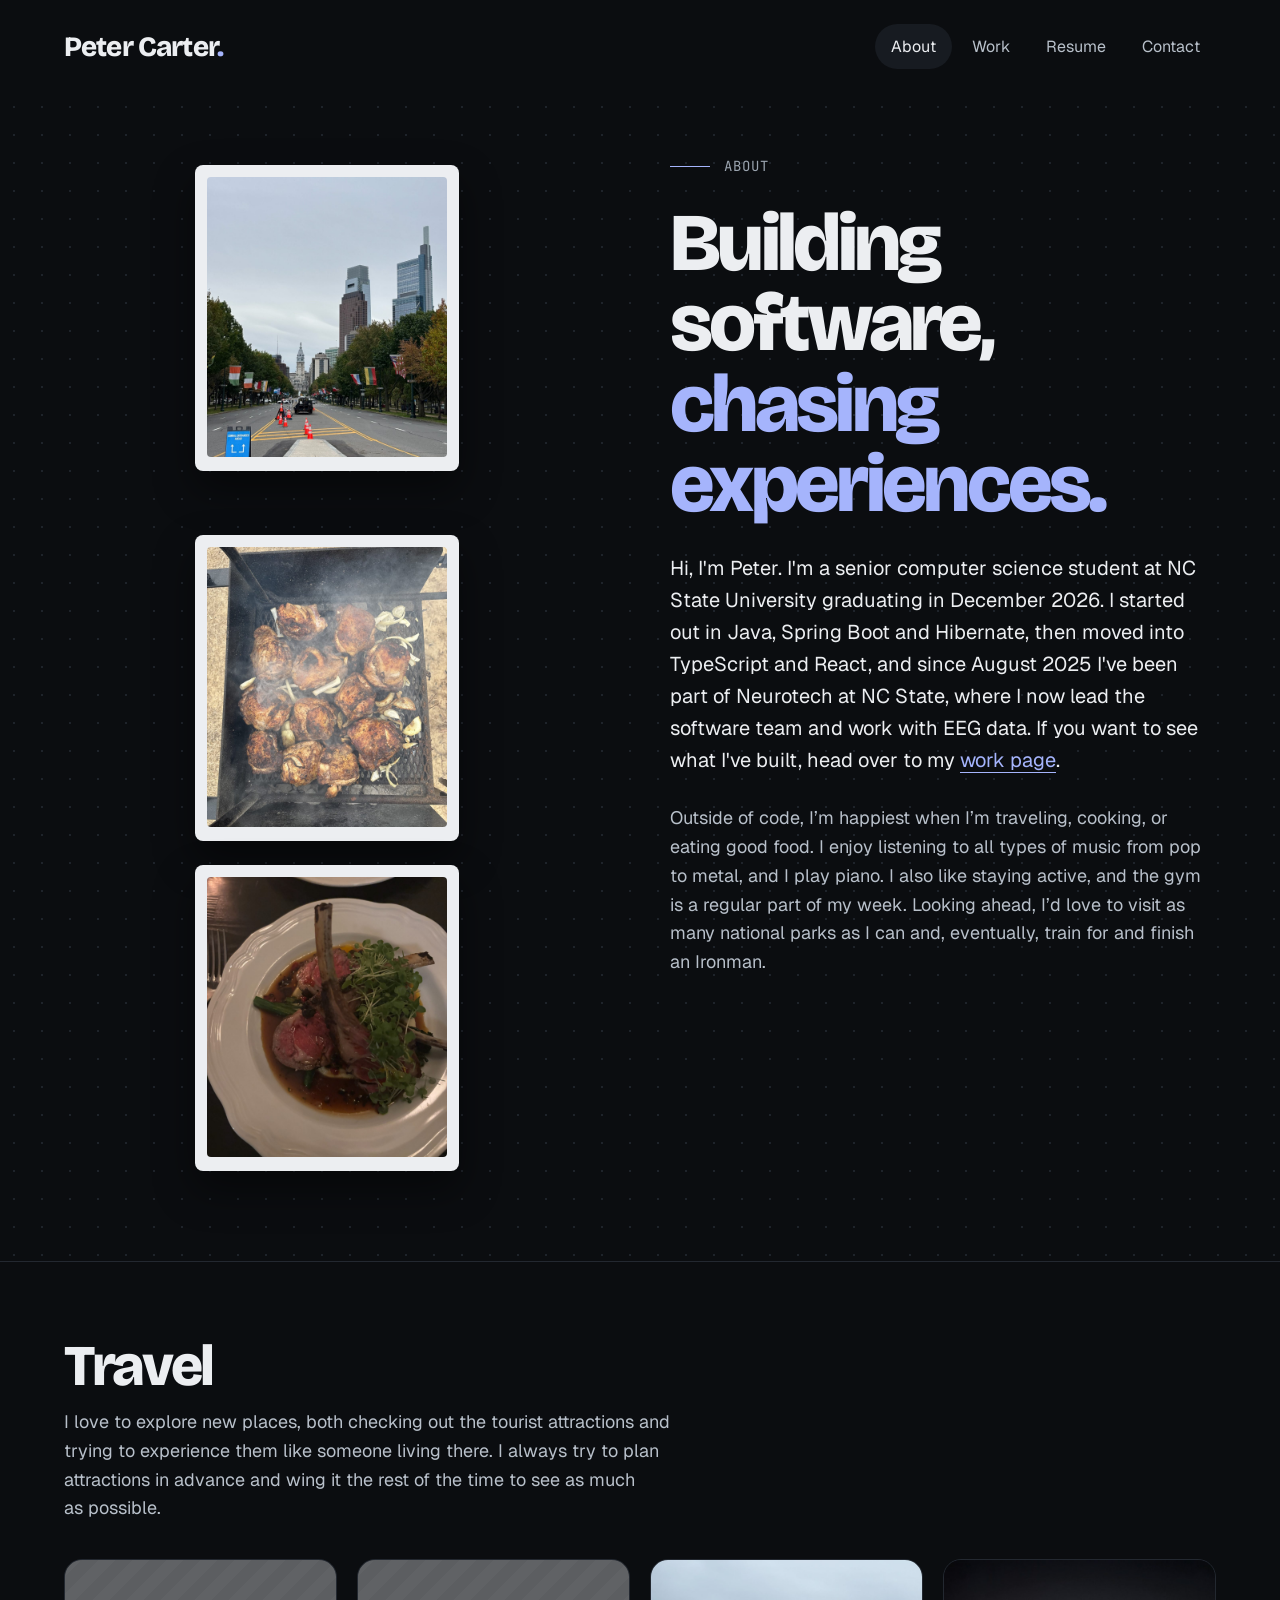
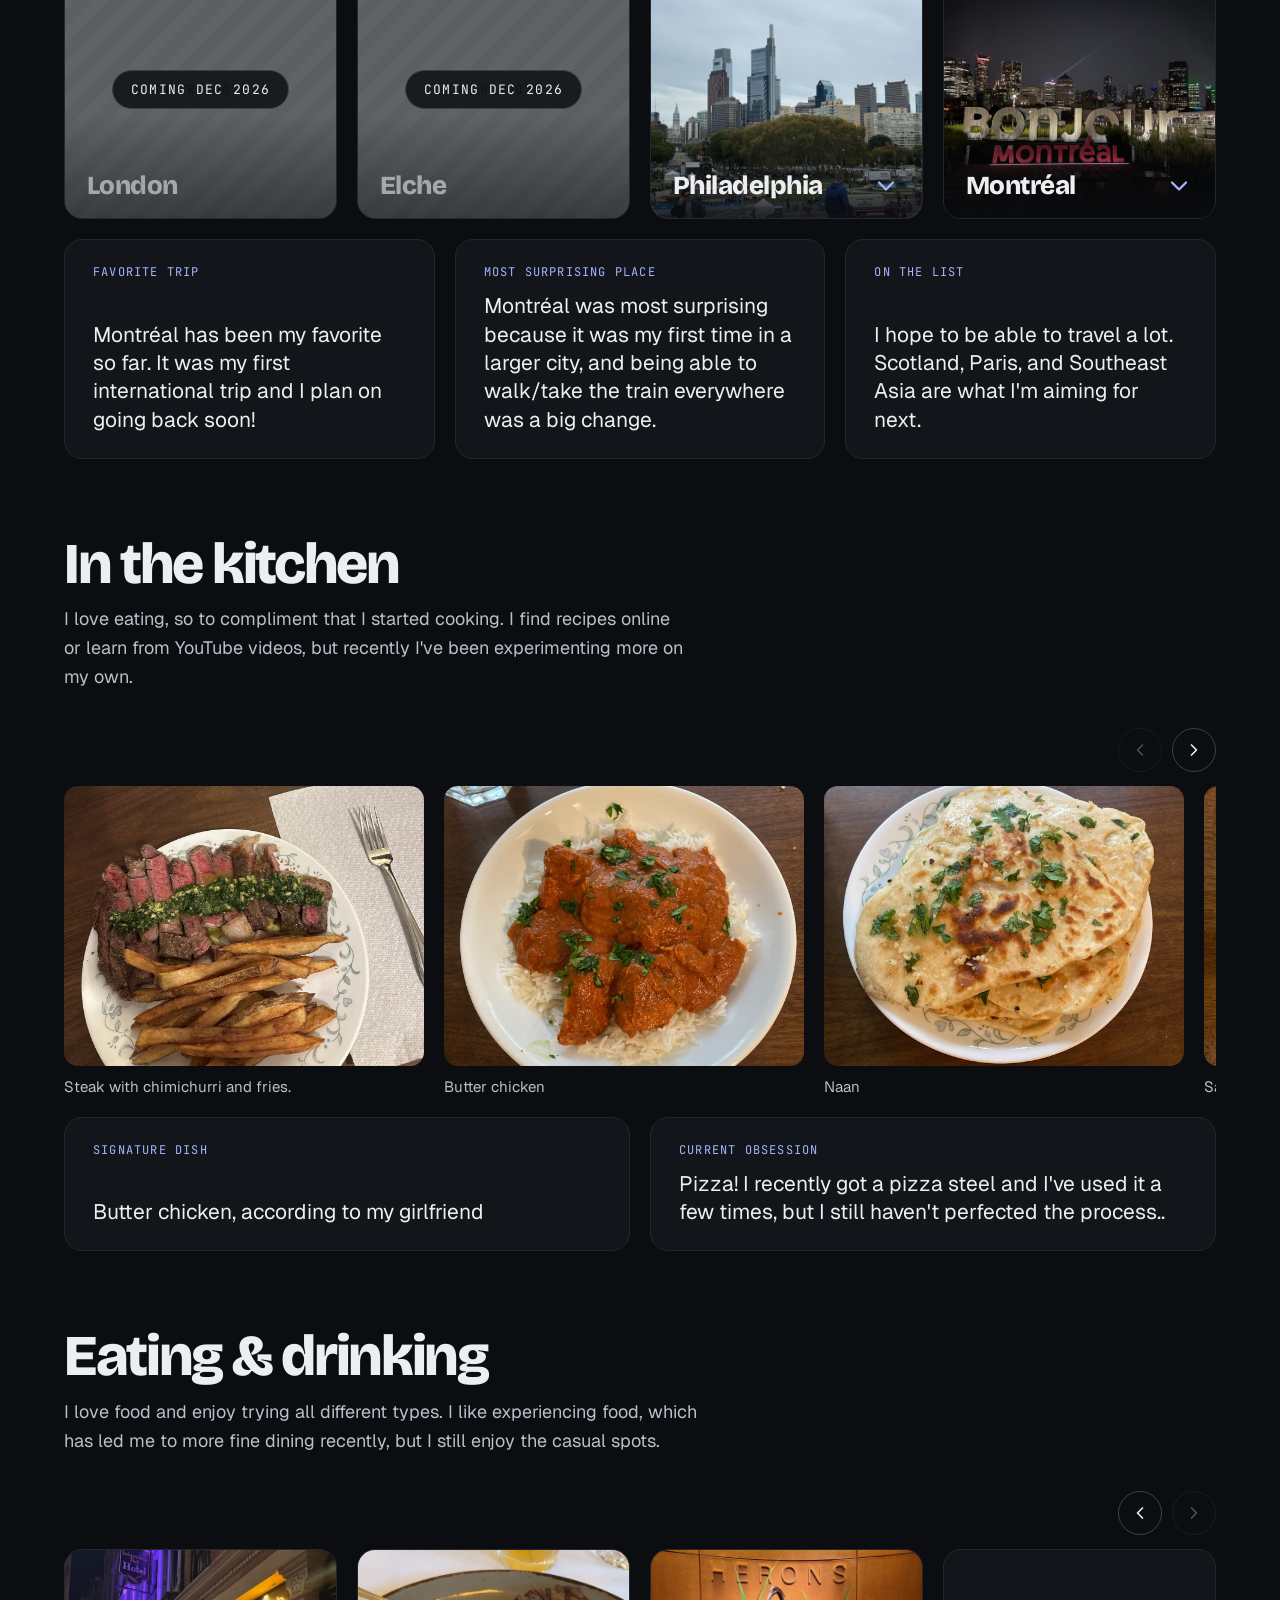
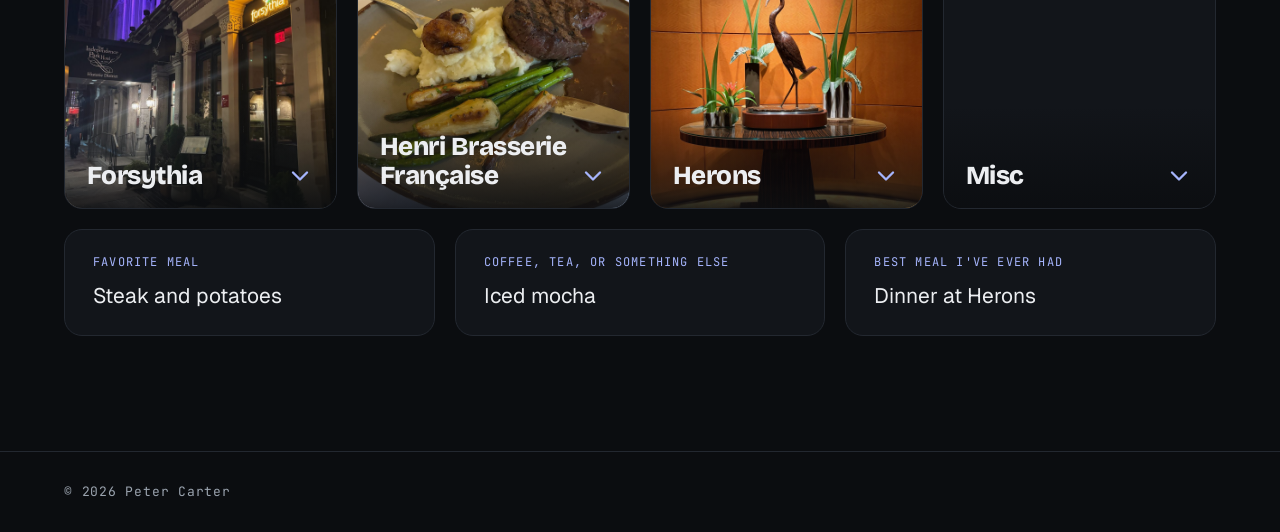
==== commit d4997c0c: "Updated work, completed about page" ====
--- a/about.html
+++ b/about.html
@@ -47,6 +47,12 @@
 .ppanel.open{grid-template-rows:1fr;opacity:1;visibility:visible;transition:grid-template-rows .45s cubic-bezier(.2,.7,.2,1),opacity .35s ease .08s,visibility 0s}
 .ppanel>.pclip{min-height:0;overflow:hidden}
 .ppanel .pbox{margin-top:20px;padding:clamp(22px,3vw,36px);border:1px solid var(--accent);border-radius:18px;background:#12151A}
+.pills{display:flex;flex-wrap:wrap;gap:10px;margin-bottom:20px}
+.pill{font-family:'JetBrains Mono',ui-monospace,monospace;font-size:13px;letter-spacing:0.06em;color:#ECEEF1;background:transparent;border:1px solid #3A414B;border-radius:999px;padding:9px 16px;cursor:pointer;transition:border-color .2s,color .2s,background .2s}
+.pill:hover,.pill:focus-visible{border-color:var(--accent);color:var(--accent);outline:none}
+.pill[aria-pressed="true"]{background:var(--accent);border-color:var(--accent);color:#0B0D10}
+.ctrack.pfood>figure[hidden]{display:none}
+@media (prefers-reduced-motion:reduce){.pill{transition:none}}
 .pdetail{display:grid;grid-template-columns:repeat(auto-fit,minmax(min(320px,100%),1fr));gap:28px 40px;align-items:start}
 .pgal{display:grid;grid-template-columns:repeat(auto-fit,minmax(min(200px,100%),1fr));gap:16px}
 @media (prefers-reduced-motion:reduce){.place,.place .pchev,.ppanel,.ppanel.open{transition:none}}
@@ -69,18 +75,15 @@
   <section class="dots" style="border-bottom: 1px solid #232830">
     <div style="max-width: 1440px; margin: 0 auto; box-sizing: border-box; padding: clamp(32px, 5vw, 72px) clamp(20px, 5vw, 80px) clamp(56px, 7vw, 96px); display: flex; flex-wrap: wrap; gap: 56px 80px; align-items: flex-start">
 
-      <div style="flex: 1 1 460px; min-width: 0; display: flex; flex-wrap: wrap; gap: 24px; justify-content: center; padding-top: 8px">
+      <div style="flex: 1 1 460px; min-width: 0; display: flex; flex-wrap: wrap; gap: 24px; justify-content: center; align-items: flex-start; padding-top: 8px">
         <figure class="rise" style="margin: 0; width: 240px; background: #ECEEF1; border-radius: 8px; padding: 12px 12px 14px; box-shadow: 0 18px 40px rgba(0,0,0,.45)">
-          <div class="ph" style="height: 280px; border-radius: 4px">Photo 1</div>
-          <figcaption style="font-size: 14px; color: #3A424C; margin-top: 12px; text-align: center">[caption]</figcaption>
+          <img src="images/travel/Philadelphia/Skyline/Skyline3_web.jpg" alt="The Philadelphia skyline from the Parkway" decoding="async" style="display: block; width: 100%; height: 280px; object-fit: cover; border-radius: 4px">
         </figure>
         <figure class="rise2" style="margin: 40px 0 0; width: 240px; background: #ECEEF1; border-radius: 8px; padding: 12px 12px 14px; box-shadow: 0 18px 40px rgba(0,0,0,.45)">
-          <div class="ph" style="height: 280px; border-radius: 4px">Photo 2</div>
-          <figcaption style="font-size: 14px; color: #3A424C; margin-top: 12px; text-align: center">[caption]</figcaption>
+          <img src="images/cooking/grilledchicken_web.jpg" alt="Chicken on the grill" decoding="async" style="display: block; width: 100%; height: 280px; object-fit: cover; border-radius: 4px">
         </figure>
         <figure class="rise2" style="margin: 0; width: 240px; background: #ECEEF1; border-radius: 8px; padding: 12px 12px 14px; box-shadow: 0 18px 40px rgba(0,0,0,.45)">
-          <div class="ph" style="height: 280px; border-radius: 4px">Photo 3</div>
-          <figcaption style="font-size: 14px; color: #3A424C; margin-top: 12px; text-align: center">[caption]</figcaption>
+          <img src="images/restaurants/Forsythia/ForsythiaLamb_web.jpg" alt="Rack of lamb at Forsythia" decoding="async" style="display: block; width: 100%; height: 280px; object-fit: cover; border-radius: 4px">
         </figure>
       </div>
 
@@ -89,9 +92,9 @@
           <span style="width: 40px; height: 1px; background: var(--accent)"></span>
           About
         </div>
-        <h1 class="rise" style="margin: 0; font-family: 'Bricolage Grotesque', system-ui, sans-serif; font-weight: 800; font-size: clamp(48px, 6.4vw, 96px); line-height: 0.98; letter-spacing: -0.045em">[A HEADLINE ABOUT YOU,<br><span style="color: var(--accent)">SECOND LINE.]</span></h1>
+        <h1 class="rise" style="margin: 0; font-family: 'Bricolage Grotesque', system-ui, sans-serif; font-weight: 800; font-size: clamp(48px, 6.4vw, 96px); line-height: 0.98; letter-spacing: -0.045em">Building software,<br><span style="color: var(--accent)">chasing experiences.</span></h1>
         <p style="margin: 0; font-size: 20px; line-height: 1.6; color: #ECEEF1; text-wrap: pretty">Hi, I'm Peter. I'm a senior computer science student at NC State University graduating in December 2026. I started out in Java, Spring Boot and Hibernate, then moved into TypeScript and React, and since August 2025 I've been part of Neurotech at NC State, where I now lead the software team and work with EEG data. If you want to see what I've built, head over to my <a class="inlink" href="work.html">work page</a>.</p>
-        <p style="margin: 0; font-size: 18px; line-height: 1.6; color: #B8C0CA; text-wrap: pretty">Outside of code, I’m happiest when I’m traveling, cooking, or hunting down something new to eat. Music is a big part of my life too: my playlists run from pop all the way to metal, and I play piano. I also like staying active, and the gym is a regular part of my week. Looking ahead, I’d love to visit as many national parks as I can and, eventually, train for and finish an Ironman.</p>
+        <p style="margin: 0; font-size: 18px; line-height: 1.6; color: #B8C0CA; text-wrap: pretty">Outside of code, I’m happiest when I’m traveling, cooking, or eating good food. I enjoy listening to all types of music from pop to metal, and I play piano. I also like staying active, and the gym is a regular part of my week. Looking ahead, I’d love to visit as many national parks as I can and, eventually, train for and finish an Ironman.</p>
       </div>
 
     </div>
@@ -99,7 +102,7 @@
 
   <section style="max-width: 1440px; margin: 0 auto; box-sizing: border-box; padding: clamp(48px, 6vw, 88px) clamp(20px, 5vw, 80px) 0;">
     <h2 style="margin: 0 0 12px; font-family: 'Bricolage Grotesque', system-ui, sans-serif; font-weight: 800; font-size: clamp(36px, 4.5vw, 64px); line-height: 1; letter-spacing: -0.04em">Travel</h2>
-    <p style="margin: 0 0 36px; max-width: 640px; font-size: 18px; line-height: 1.6; color: #B8C0CA; text-wrap: pretty">[A SENTENCE ABOUT HOW YOU TRAVEL: planned to the minute, or wing it and see what happens.]</p>
+    <p style="margin: 0 0 36px; max-width: 640px; font-size: 18px; line-height: 1.6; color: #B8C0CA; text-wrap: pretty">I love to explore new places, both checking out the tourist attractions and trying to experience them like someone living there. I always try to plan attractions in advance and wing it the rest of the time to see as much as possible.</p>
     <div class="carousel">
 <div class="cnav" hidden>
 <button type="button" class="cbtn" data-dir="-1" aria-label="Scroll left"><svg viewBox="0 0 24 24" width="20" height="20" fill="none" stroke="currentColor" stroke-width="2" stroke-linecap="round" stroke-linejoin="round" aria-hidden="true"><path d="M15 6l-6 6 6 6"></path></svg></button>
@@ -111,13 +114,18 @@
           <span class="psoon"><span>Coming Dec 2026</span></span>
           <span class="pname"><span>London</span><svg class="pchev" viewBox="0 0 24 24" fill="none" stroke="currentColor" stroke-width="2" stroke-linecap="round" stroke-linejoin="round" aria-hidden="true"><path d="M6 9l6 6 6-6"></path></svg></span>
       </button>
+      <button type="button" class="place" aria-expanded="false" aria-controls="pn-1-4" disabled aria-label="Elche, coming December 2026">
+          <span class="ph pimg">Cover photo</span>
+          <span class="psoon"><span>Coming Dec 2026</span></span>
+          <span class="pname"><span>Elche</span><svg class="pchev" viewBox="0 0 24 24" fill="none" stroke="currentColor" stroke-width="2" stroke-linecap="round" stroke-linejoin="round" aria-hidden="true"><path d="M6 9l6 6 6-6"></path></svg></span>
+      </button>
       <button type="button" class="place" aria-expanded="false" aria-controls="pn-1-2">
-          <span class="ph pimg">Cover photo</span>
+          <img class="pimg" src="images/travel/Philadelphia/Skyline/Skyline2_web.jpg" alt="" loading="lazy" decoding="async">
           <span class="pname"><span>Philadelphia</span><svg class="pchev" viewBox="0 0 24 24" fill="none" stroke="currentColor" stroke-width="2" stroke-linecap="round" stroke-linejoin="round" aria-hidden="true"><path d="M6 9l6 6 6-6"></path></svg></span>
       </button>
       <button type="button" class="place" aria-expanded="false" aria-controls="pn-1-1">
-          <span class="ph pimg">Cover photo</span>
-          <span class="pname"><span>Montreal</span><svg class="pchev" viewBox="0 0 24 24" fill="none" stroke="currentColor" stroke-width="2" stroke-linecap="round" stroke-linejoin="round" aria-hidden="true"><path d="M6 9l6 6 6-6"></path></svg></span>
+          <img class="pimg" src="images/travel/Montreal/Skyline/SkylineNightSign_web.jpg" alt="" loading="lazy" decoding="async">
+          <span class="pname"><span>Montréal</span><svg class="pchev" viewBox="0 0 24 24" fill="none" stroke="currentColor" stroke-width="2" stroke-linecap="round" stroke-linejoin="round" aria-hidden="true"><path d="M6 9l6 6 6-6"></path></svg></span>
       </button>
     </div>
     </div>
@@ -161,79 +169,498 @@
           </div>
         </div></div>
       </div>
+      <div class="ppanel" id="pn-1-4" role="region" aria-label="Elche">
+        <div class="pclip"><div class="pbox">
+          <h3 style="margin: 0 0 14px; font-family: 'Bricolage Grotesque', system-ui, sans-serif; font-weight: 800; font-size: clamp(28px, 3.4vw, 44px); letter-spacing: -0.03em">Elche</h3>
+          <div style="font-family: 'JetBrains Mono', ui-monospace, monospace; font-size: 13px; letter-spacing: 0.08em; text-transform: uppercase; color: var(--accent)">Elche, Spain · Upcoming, December 2026</div>
+          <p style="margin: 14px 0 28px; max-width: 720px; font-size: 18px; line-height: 1.6; color: #B8C0CA; text-wrap: pretty">[A SHORT SUMMARY: where you’re going, and what you’re looking forward to.]</p>
+          <div class="carousel">
+<div class="cnav" hidden>
+<button type="button" class="cbtn" data-dir="-1" aria-label="Scroll left"><svg viewBox="0 0 24 24" width="20" height="20" fill="none" stroke="currentColor" stroke-width="2" stroke-linecap="round" stroke-linejoin="round" aria-hidden="true"><path d="M15 6l-6 6 6 6"></path></svg></button>
+<button type="button" class="cbtn" data-dir="1" aria-label="Scroll right"><svg viewBox="0 0 24 24" width="20" height="20" fill="none" stroke="currentColor" stroke-width="2" stroke-linecap="round" stroke-linejoin="round" aria-hidden="true"><path d="M9 6l6 6-6 6"></path></svg></button>
+</div>
+<div class="ctrack pfood">
+            <figure style="margin: 0">
+              <div class="ph" style="height: 280px; border-radius: 14px">Photo: a view</div>
+              <figcaption style="font-size: 15px; line-height: 1.4; color: #B8C0CA; margin-top: 10px">[CAPTION]</figcaption>
+            </figure>
+            <figure style="margin: 0">
+              <div class="ph" style="height: 280px; border-radius: 14px">Photo: a place you went</div>
+              <figcaption style="font-size: 15px; line-height: 1.4; color: #B8C0CA; margin-top: 10px">[CAPTION]</figcaption>
+            </figure>
+            <figure style="margin: 0">
+              <div class="ph" style="height: 280px; border-radius: 14px">Photo: food</div>
+              <figcaption style="font-size: 15px; line-height: 1.4; color: #B8C0CA; margin-top: 10px">[CAPTION]</figcaption>
+            </figure>
+            <figure style="margin: 0">
+              <div class="ph" style="height: 280px; border-radius: 14px">Photo: a street or landmark</div>
+              <figcaption style="font-size: 15px; line-height: 1.4; color: #B8C0CA; margin-top: 10px">[CAPTION]</figcaption>
+            </figure>
+            <figure style="margin: 0">
+              <div class="ph" style="height: 280px; border-radius: 14px">Photo: you there</div>
+              <figcaption style="font-size: 15px; line-height: 1.4; color: #B8C0CA; margin-top: 10px">[CAPTION]</figcaption>
+            </figure>
+            <figure style="margin: 0">
+              <div class="ph" style="height: 280px; border-radius: 14px">Photo: a favorite moment</div>
+              <figcaption style="font-size: 15px; line-height: 1.4; color: #B8C0CA; margin-top: 10px">[CAPTION]</figcaption>
+            </figure>
+          </div>
+          </div>
+        </div></div>
+      </div>
       <div class="ppanel" id="pn-1-2" role="region" aria-label="Philadelphia">
         <div class="pclip"><div class="pbox">
           <h3 style="margin: 0 0 14px; font-family: 'Bricolage Grotesque', system-ui, sans-serif; font-weight: 800; font-size: clamp(28px, 3.4vw, 44px); letter-spacing: -0.03em">Philadelphia</h3>
           <div style="font-family: 'JetBrains Mono', ui-monospace, monospace; font-size: 13px; letter-spacing: 0.08em; text-transform: uppercase; color: var(--accent)">Philadelphia, Pennsylvania · October 2026</div>
-          <p style="margin: 14px 0 28px; max-width: 720px; font-size: 18px; line-height: 1.6; color: #B8C0CA; text-wrap: pretty">[A SHORT SUMMARY: one or two sentences on the trip and what stood out.]</p>
+          <p style="margin: 14px 0 28px; max-width: 720px; font-size: 18px; line-height: 1.6; color: #B8C0CA; text-wrap: pretty">I've been considering moving to Philly and this was my first visit to check it out! I loved seeing all the history and exploring the different areas of the city. </p>
+          <div class="pills" role="group" aria-label="Filter Philadelphia photos by place">
+            <button type="button" class="pill" data-filter="all" aria-pressed="true">All</button>
+            <button type="button" class="pill" data-filter="readingterminal" aria-pressed="false">Reading Terminal Market</button>
+            <button type="button" class="pill" data-filter="easternstate" aria-pressed="false">Eastern State Penitentiary</button>
+            <button type="button" class="pill" data-filter="independencehall" aria-pressed="false">Independence Hall</button>
+            <button type="button" class="pill" data-filter="cityhall" aria-pressed="false">City Hall</button>
+            <button type="button" class="pill" data-filter="chinatown" aria-pressed="false">Chinatown</button>
+            <button type="button" class="pill" data-filter="food" aria-pressed="false">Eats</button>
+            <button type="button" class="pill" data-filter="skyline" aria-pressed="false">Skyline</button>
+            <button type="button" class="pill" data-filter="streets" aria-pressed="false">Around town</button>
+          </div>
           <div class="carousel">
 <div class="cnav" hidden>
 <button type="button" class="cbtn" data-dir="-1" aria-label="Scroll left"><svg viewBox="0 0 24 24" width="20" height="20" fill="none" stroke="currentColor" stroke-width="2" stroke-linecap="round" stroke-linejoin="round" aria-hidden="true"><path d="M15 6l-6 6 6 6"></path></svg></button>
 <button type="button" class="cbtn" data-dir="1" aria-label="Scroll right"><svg viewBox="0 0 24 24" width="20" height="20" fill="none" stroke="currentColor" stroke-width="2" stroke-linecap="round" stroke-linejoin="round" aria-hidden="true"><path d="M9 6l6 6-6 6"></path></svg></button>
 </div>
 <div class="ctrack pfood">
-            <figure style="margin: 0">
-              <div class="ph" style="height: 280px; border-radius: 14px">Photo: a view</div>
-              <figcaption style="font-size: 15px; line-height: 1.4; color: #B8C0CA; margin-top: 10px">[CAPTION]</figcaption>
-            </figure>
-            <figure style="margin: 0">
-              <div class="ph" style="height: 280px; border-radius: 14px">Photo: a place you went</div>
-              <figcaption style="font-size: 15px; line-height: 1.4; color: #B8C0CA; margin-top: 10px">[CAPTION]</figcaption>
-            </figure>
-            <figure style="margin: 0">
-              <div class="ph" style="height: 280px; border-radius: 14px">Photo: food</div>
-              <figcaption style="font-size: 15px; line-height: 1.4; color: #B8C0CA; margin-top: 10px">[CAPTION]</figcaption>
-            </figure>
-            <figure style="margin: 0">
-              <div class="ph" style="height: 280px; border-radius: 14px">Photo: a street or landmark</div>
-              <figcaption style="font-size: 15px; line-height: 1.4; color: #B8C0CA; margin-top: 10px">[CAPTION]</figcaption>
-            </figure>
-            <figure style="margin: 0">
-              <div class="ph" style="height: 280px; border-radius: 14px">Photo: you there</div>
-              <figcaption style="font-size: 15px; line-height: 1.4; color: #B8C0CA; margin-top: 10px">[CAPTION]</figcaption>
-            </figure>
-            <figure style="margin: 0">
-              <div class="ph" style="height: 280px; border-radius: 14px">Photo: a favorite moment</div>
-              <figcaption style="font-size: 15px; line-height: 1.4; color: #B8C0CA; margin-top: 10px">[CAPTION]</figcaption>
+            <figure data-summary data-place="readingterminal" style="margin: 0">
+              <img src="images/travel/Philadelphia/ReadingTerminal/Reading1_web.jpg" alt="Reading Terminal Market" loading="lazy" decoding="async" style="display: block; width: 100%; height: 280px; object-fit: cover; border-radius: 14px">
+              <figcaption style="font-size: 15px; line-height: 1.4; color: #B8C0CA; margin-top: 10px">Inside Reading Terminal Market</figcaption>
+            </figure>
+            <figure data-place="readingterminal" style="margin: 0">
+              <img src="images/travel/Philadelphia/ReadingTerminal/Reading2_web.jpg" alt="Browsing the stalls" loading="lazy" decoding="async" style="display: block; width: 100%; height: 280px; object-fit: cover; border-radius: 14px">
+              <figcaption style="font-size: 15px; line-height: 1.4; color: #B8C0CA; margin-top: 10px">Inside Reading Terminal Market</figcaption>
+            </figure>
+            <figure data-place="readingterminal" style="margin: 0">
+              <img src="images/travel/Philadelphia/ReadingTerminal/Reading3_web.jpg" alt="Inside the market" loading="lazy" decoding="async" style="display: block; width: 100%; height: 280px; object-fit: cover; border-radius: 14px">
+              <figcaption style="font-size: 15px; line-height: 1.4; color: #B8C0CA; margin-top: 10px">Inside Reading Terminal Market</figcaption>
+            </figure>
+            <figure data-place="readingterminal food" style="margin: 0">
+              <img src="images/travel/Philadelphia/ReadingTerminal/Pretzel_web.jpg" alt="A fresh Miller’s Twist pretzel" loading="lazy" decoding="async" style="display: block; width: 100%; height: 280px; object-fit: cover; border-radius: 14px">
+              <figcaption style="font-size: 15px; line-height: 1.4; color: #B8C0CA; margin-top: 10px">A pretzel from Miller's Twist</figcaption>
+            </figure>
+            <figure data-place="readingterminal food" style="margin: 0">
+              <img src="images/travel/Philadelphia/ReadingTerminal/PorkSandwich_web.jpg" alt="Roast pork from Tommy DiNic’s" loading="lazy" decoding="async" style="display: block; width: 100%; height: 280px; object-fit: cover; border-radius: 14px">
+              <figcaption style="font-size: 15px; line-height: 1.4; color: #B8C0CA; margin-top: 10px">Roast pork sandwich from Tommy DiNic’s</figcaption>
+            </figure>
+            <figure data-place="readingterminal food" style="margin: 0">
+              <img src="images/travel/Philadelphia/ReadingTerminal/AppleDumpling_web.jpg" alt="Apple dumpling from Reading Terminal Market" loading="lazy" decoding="async" style="display: block; width: 100%; height: 280px; object-fit: cover; border-radius: 14px">
+              <figcaption style="font-size: 15px; line-height: 1.4; color: #B8C0CA; margin-top: 10px">Apple dumpling</figcaption>
+            </figure>
+            <figure data-summary data-place="easternstate" style="margin: 0">
+              <img src="images/travel/Philadelphia/EasternState/EasternStateTower_web.jpg" alt="Guard tower" loading="lazy" decoding="async" style="display: block; width: 100%; height: 280px; object-fit: cover; border-radius: 14px">
+              <figcaption style="font-size: 15px; line-height: 1.4; color: #B8C0CA; margin-top: 10px">Guard tower at Eastern State</figcaption>
+            </figure>
+            <figure data-place="easternstate" style="margin: 0">
+              <img src="images/travel/Philadelphia/EasternState/EasternStateBlock5_web.jpg" alt="Cell Block 5" loading="lazy" decoding="async" style="display: block; width: 100%; height: 280px; object-fit: cover; border-radius: 14px">
+              <figcaption style="font-size: 15px; line-height: 1.4; color: #B8C0CA; margin-top: 10px">Cell Block 5</figcaption>
+            </figure>
+            <figure data-place="easternstate" style="margin: 0">
+              <img src="images/travel/Philadelphia/EasternState/EasternStateSkyline_web.jpg" alt="The yard, with the skyline behind" loading="lazy" decoding="async" style="display: block; width: 100%; height: 280px; object-fit: cover; border-radius: 14px">
+              <figcaption style="font-size: 15px; line-height: 1.4; color: #B8C0CA; margin-top: 10px">The yard, with the skyline behind</figcaption>
+            </figure>
+            <figure data-place="easternstate" style="margin: 0">
+              <img src="images/travel/Philadelphia/EasternState/EasternStateLetter_web.jpg" alt="A letter posted on the fence" loading="lazy" decoding="async" style="display: block; width: 100%; height: 280px; object-fit: cover; border-radius: 14px">
+              <figcaption style="font-size: 15px; line-height: 1.4; color: #B8C0CA; margin-top: 10px">A photo request from a prisoner in solitary</figcaption>
+            </figure>
+            <figure data-place="independencehall" style="margin: 0">
+              <img src="images/travel/Philadelphia/IndependenceHall/IndependenceHallCongress_web.jpg" alt="The Assembly Room" loading="lazy" decoding="async" style="display: block; width: 100%; height: 280px; object-fit: cover; border-radius: 14px">
+              <figcaption style="font-size: 15px; line-height: 1.4; color: #B8C0CA; margin-top: 10px">Meeting room of the Continental Congress</figcaption>
+            </figure>
+            <figure data-summary data-place="independencehall" style="margin: 0">
+              <img src="images/travel/Philadelphia/IndependenceHall/IndependenceHallFlowers_web.jpg" alt="Independence Hall and the fall flowers" loading="lazy" decoding="async" style="display: block; width: 100%; height: 280px; object-fit: cover; border-radius: 14px">
+              <figcaption style="font-size: 15px; line-height: 1.4; color: #B8C0CA; margin-top: 10px">Independence Hall and the fall flowers</figcaption>
+            </figure>
+            <figure data-summary data-place="independencehall" style="margin: 0">
+              <img src="images/travel/Philadelphia/IndependenceHall/LibertyBell_web.jpg" alt="The Liberty Bell" loading="lazy" decoding="async" style="display: block; width: 100%; height: 280px; object-fit: cover; border-radius: 14px">
+              <figcaption style="font-size: 15px; line-height: 1.4; color: #B8C0CA; margin-top: 10px">The Liberty Bell</figcaption>
+            </figure>
+            <figure data-place="cityhall" style="margin: 0">
+              <img src="images/travel/Philadelphia/CityHall/CityHall_web.jpg" alt="City Hall" loading="lazy" decoding="async" style="display: block; width: 100%; height: 280px; object-fit: cover; border-radius: 14px">
+              <figcaption style="font-size: 15px; line-height: 1.4; color: #B8C0CA; margin-top: 10px">City Hall</figcaption>
+            </figure>
+            <figure data-summary data-place="cityhall" style="margin: 0">
+              <img src="images/travel/Philadelphia/CityHall/CityHall2_web.jpg" alt="City Hall tower" loading="lazy" decoding="async" style="display: block; width: 100%; height: 280px; object-fit: cover; border-radius: 14px">
+              <figcaption style="font-size: 15px; line-height: 1.4; color: #B8C0CA; margin-top: 10px">City Hall tower</figcaption>
+            </figure>
+            <figure data-place="cityhall" style="margin: 0">
+              <img src="images/travel/Philadelphia/CityHall/CityHall3_web.jpg" alt="City Hall from the LOVE statue" loading="lazy" decoding="async" style="display: block; width: 100%; height: 280px; object-fit: cover; border-radius: 14px">
+              <figcaption style="font-size: 15px; line-height: 1.4; color: #B8C0CA; margin-top: 10px">City Hall from the LOVE statue</figcaption>
+            </figure>
+            <figure data-place="cityhall" style="margin: 0">
+              <img src="images/travel/Philadelphia/CityHall/CityHall4_web.jpg" alt="City Hall courtyard fountains" loading="lazy" decoding="async" style="display: block; width: 100%; height: 280px; object-fit: cover; border-radius: 14px">
+              <figcaption style="font-size: 15px; line-height: 1.4; color: #B8C0CA; margin-top: 10px">City Hall courtyard fountains</figcaption>
+            </figure>
+            <figure data-place="cityhall" style="margin: 0">
+              <img src="images/travel/Philadelphia/CityHall/CityHall5_web.jpg" alt="Down Broad Street" loading="lazy" decoding="async" style="display: block; width: 100%; height: 280px; object-fit: cover; border-radius: 14px">
+              <figcaption style="font-size: 15px; line-height: 1.4; color: #B8C0CA; margin-top: 10px">Down Broad Street</figcaption>
+            </figure>
+            <figure data-place="cityhall" style="margin: 0">
+              <img src="images/travel/Philadelphia/CityHall/FountainCityHall_web.jpg" alt="Swann Memorial Fountain" loading="lazy" decoding="async" style="display: block; width: 100%; height: 280px; object-fit: cover; border-radius: 14px">
+              <figcaption style="font-size: 15px; line-height: 1.4; color: #B8C0CA; margin-top: 10px">Swann Memorial Fountain</figcaption>
+            </figure>
+            <figure data-place="cityhall" style="margin: 0">
+              <img src="images/travel/Philadelphia/CityHall/StatueHorse_web.jpg" alt="Equestrian statue" loading="lazy" decoding="async" style="display: block; width: 100%; height: 280px; object-fit: cover; border-radius: 14px">
+              <figcaption style="font-size: 15px; line-height: 1.4; color: #B8C0CA; margin-top: 10px">Equestrian statue</figcaption>
+            </figure>
+            <figure data-summary data-place="chinatown" style="margin: 0">
+              <img src="images/travel/Philadelphia/Chinatown/ChinatownGate_web.jpg" alt="Chinatown Friendship Gate" loading="lazy" decoding="async" style="display: block; width: 100%; height: 280px; object-fit: cover; border-radius: 14px">
+              <figcaption style="font-size: 15px; line-height: 1.4; color: #B8C0CA; margin-top: 10px">Chinatown Friendship Gate</figcaption>
+            </figure>
+            <figure data-place="chinatown" style="margin: 0">
+              <img src="images/travel/Philadelphia/Chinatown/ChinatownStreet_web.jpg" alt="Chinatown at night" loading="lazy" decoding="async" style="display: block; width: 100%; height: 280px; object-fit: cover; border-radius: 14px">
+              <figcaption style="font-size: 15px; line-height: 1.4; color: #B8C0CA; margin-top: 10px">Chinatown at night</figcaption>
+            </figure>
+            <figure data-place="chinatown" style="margin: 0">
+              <img src="images/travel/Philadelphia/Chinatown/Chinatown2_web.jpg" alt="Chinatown street" loading="lazy" decoding="async" style="display: block; width: 100%; height: 280px; object-fit: cover; border-radius: 14px">
+              <figcaption style="font-size: 15px; line-height: 1.4; color: #B8C0CA; margin-top: 10px">Chinatown street</figcaption>
+            </figure>
+            <figure data-place="food" style="margin: 0">
+              <img src="images/travel/Philadelphia/Food/LobsterTail_web.jpg" alt="Lobster tail pastry" loading="lazy" decoding="async" style="display: block; width: 100%; height: 280px; object-fit: cover; border-radius: 14px">
+              <figcaption style="font-size: 15px; line-height: 1.4; color: #B8C0CA; margin-top: 10px">Lobster tail pastry</figcaption>
+            </figure>
+            <figure data-place="food" style="margin: 0">
+              <img src="images/restaurants/Misc/DimSum_web.jpg" alt="Xiao long bao, shu mai and beef ho fun at Dim Sum Garden" loading="lazy" decoding="async" style="display: block; width: 100%; height: 280px; object-fit: cover; border-radius: 14px">
+              <figcaption style="font-size: 15px; line-height: 1.4; color: #B8C0CA; margin-top: 10px">Xiao long bao, shu mai, scallion pancake and beef ho fun at Dim Sum Garden</figcaption>
+            </figure>
+            <figure data-place="food" style="margin: 0">
+              <img src="images/restaurants/Misc/DimSumCrabRangoon_web.jpg" alt="Crab rangoon at Dim Sum Garden" loading="lazy" decoding="async" style="display: block; width: 100%; height: 280px; object-fit: cover; border-radius: 14px">
+              <figcaption style="font-size: 15px; line-height: 1.4; color: #B8C0CA; margin-top: 10px">Crab rangoons and a bubble tea at Dim Sum Garden</figcaption>
+            </figure>
+            <figure data-place="food" style="margin: 0">
+              <img src="images/restaurants/Misc/DimSumGarlicPork_web.jpg" alt="Pork in garlic sauce at Dim Sum Garden" loading="lazy" decoding="async" style="display: block; width: 100%; height: 280px; object-fit: cover; border-radius: 14px">
+              <figcaption style="font-size: 15px; line-height: 1.4; color: #B8C0CA; margin-top: 10px">Pork in garlic sauce at Dim Sum Garden</figcaption>
+            </figure>
+            <figure data-place="food" style="margin: 0">
+              <img src="images/restaurants/Forsythia/ForsythiaLamb_web.jpg" alt="Rack of lamb at Forsythia" loading="lazy" decoding="async" style="display: block; width: 100%; height: 280px; object-fit: cover; border-radius: 14px">
+              <figcaption style="font-size: 15px; line-height: 1.4; color: #B8C0CA; margin-top: 10px">Lamb at Forsythia</figcaption>
+            </figure>
+            <figure data-place="food" style="margin: 0">
+              <img src="images/restaurants/Misc/SabrinasHuevos_web.jpg" alt="Huevos rancheros at Sabrina’s" loading="lazy" decoding="async" style="display: block; width: 100%; height: 280px; object-fit: cover; border-radius: 14px">
+              <figcaption style="font-size: 15px; line-height: 1.4; color: #B8C0CA; margin-top: 10px">Huevos rancheros at Sabrina’s</figcaption>
+            </figure>
+            <figure data-place="food" style="margin: 0">
+              <img src="images/restaurants/Misc/Cheesesteak_web.jpg" alt="Cheesesteak from Del Rossi’s Pizza Co." loading="lazy" decoding="async" style="display: block; width: 100%; height: 280px; object-fit: cover; border-radius: 14px">
+              <figcaption style="font-size: 15px; line-height: 1.4; color: #B8C0CA; margin-top: 10px">Cheesesteak from Del Rossi’s Pizza Co.</figcaption>
+            </figure>
+            <figure data-place="food" style="margin: 0">
+              <img src="images/restaurants/Misc/Pizza_web.jpg" alt="Pizza from Del Rossi’s Pizza Co." loading="lazy" decoding="async" style="display: block; width: 100%; height: 280px; object-fit: cover; border-radius: 14px">
+              <figcaption style="font-size: 15px; line-height: 1.4; color: #B8C0CA; margin-top: 10px">Pizza from Del Rossi’s Pizza Co.</figcaption>
+            </figure>
+            <figure data-place="food" style="margin: 0">
+              <img src="images/restaurants/Famous4thStreetDeli/4thSandwich_web.jpg" alt="Pastrami on rye at Famous 4th Street Deli" loading="lazy" decoding="async" style="display: block; width: 100%; height: 280px; object-fit: cover; border-radius: 14px">
+              <figcaption style="font-size: 15px; line-height: 1.4; color: #B8C0CA; margin-top: 10px">Pastrami sandwich from Famous 4th Street Deli</figcaption>
+            </figure>
+            <figure data-place="skyline" style="margin: 0">
+              <img src="images/travel/Philadelphia/Skyline/Skyline_web.jpg" alt="Skyline from the road" loading="lazy" decoding="async" style="display: block; width: 100%; height: 280px; object-fit: cover; border-radius: 14px">
+              <figcaption style="font-size: 15px; line-height: 1.4; color: #B8C0CA; margin-top: 10px">Skyline from I95</figcaption>
+            </figure>
+            <figure data-summary data-place="skyline" style="margin: 0">
+              <img src="images/travel/Philadelphia/Skyline/Skyline2_web.jpg" alt="Skyline from the Parkway" loading="lazy" decoding="async" style="display: block; width: 100%; height: 280px; object-fit: cover; border-radius: 14px">
+              <figcaption style="font-size: 15px; line-height: 1.4; color: #B8C0CA; margin-top: 10px">Skyline from the art museum</figcaption>
+            </figure>
+            <figure data-place="skyline" style="margin: 0">
+              <img src="images/travel/Philadelphia/Skyline/Skyline3_web.jpg" alt="Down the Parkway" loading="lazy" decoding="async" style="display: block; width: 100%; height: 280px; object-fit: cover; border-radius: 14px">
+              <figcaption style="font-size: 15px; line-height: 1.4; color: #B8C0CA; margin-top: 10px">Skyline from down Benjamin Franklin Parkway</figcaption>
+            </figure>
+            <figure data-place="skyline" style="margin: 0">
+              <img src="images/travel/Philadelphia/Skyline/SkylineClouds_web.jpg" alt="Skyline through the haze" loading="lazy" decoding="async" style="display: block; width: 100%; height: 280px; object-fit: cover; border-radius: 14px">
+              <figcaption style="font-size: 15px; line-height: 1.4; color: #B8C0CA; margin-top: 10px">Skyline from I95 on a cloudy day</figcaption>
+            </figure>
+            <figure data-place="skyline" style="margin: 0">
+              <img src="images/travel/Philadelphia/Skyline/SkylineMe_web.jpg" alt="Me and the skyline" loading="lazy" decoding="async" style="display: block; width: 100%; height: 280px; object-fit: cover; border-radius: 14px">
+              <figcaption style="font-size: 15px; line-height: 1.4; color: #B8C0CA; margin-top: 10px">Me and the skyline</figcaption>
+            </figure>
+            <figure data-place="skyline" style="margin: 0">
+              <img src="images/travel/Philadelphia/Skyline/SkylineNight_web.jpg" alt="Skyline at night" loading="lazy" decoding="async" style="display: block; width: 100%; height: 280px; object-fit: cover; border-radius: 14px">
+              <figcaption style="font-size: 15px; line-height: 1.4; color: #B8C0CA; margin-top: 10px">Skyline at night from street level</figcaption>
+            </figure>
+            <figure data-place="streets" style="margin: 0">
+              <img src="images/travel/Philadelphia/Streets/ArtMuseum_web.jpg" alt="Philadelphia Museum of Art" loading="lazy" decoding="async" style="display: block; width: 100%; height: 280px; object-fit: cover; border-radius: 14px">
+              <figcaption style="font-size: 15px; line-height: 1.4; color: #B8C0CA; margin-top: 10px">Philadelphia Museum of Art</figcaption>
+            </figure>
+            <figure data-place="streets" style="margin: 0">
+              <img src="images/travel/Philadelphia/Streets/Elfreth1_web.jpg" alt="Elfreth’s Alley" loading="lazy" decoding="async" style="display: block; width: 100%; height: 280px; object-fit: cover; border-radius: 14px">
+              <figcaption style="font-size: 15px; line-height: 1.4; color: #B8C0CA; margin-top: 10px">Elfreth’s Alley</figcaption>
+            </figure>
+            <figure data-summary data-place="streets" style="margin: 0">
+              <img src="images/travel/Philadelphia/Streets/Elfreth2_web.jpg" alt="Elfreth’s Alley" loading="lazy" decoding="async" style="display: block; width: 100%; height: 280px; object-fit: cover; border-radius: 14px">
+              <figcaption style="font-size: 15px; line-height: 1.4; color: #B8C0CA; margin-top: 10px">Elfreth’s Alley</figcaption>
+            </figure>
+            <figure data-place="streets" style="margin: 0">
+              <img src="images/travel/Philadelphia/Streets/RittenhouseSquare_web.jpg" alt="Rittenhouse Square" loading="lazy" decoding="async" style="display: block; width: 100%; height: 280px; object-fit: cover; border-radius: 14px">
+              <figcaption style="font-size: 15px; line-height: 1.4; color: #B8C0CA; margin-top: 10px">Rittenhouse Square</figcaption>
+            </figure>
+            <figure data-place="streets" style="margin: 0">
+              <img src="images/travel/Philadelphia/Streets/HardRockCafe_web.jpg" alt="Hard Rock Cafe" loading="lazy" decoding="async" style="display: block; width: 100%; height: 280px; object-fit: cover; border-radius: 14px">
+              <figcaption style="font-size: 15px; line-height: 1.4; color: #B8C0CA; margin-top: 10px">Hard Rock Cafe</figcaption>
+            </figure>
+            <figure data-place="streets" style="margin: 0">
+              <img src="images/travel/Philadelphia/Streets/PersonMural_web.jpg" alt="Mural on Market Street" loading="lazy" decoding="async" style="display: block; width: 100%; height: 280px; object-fit: cover; border-radius: 14px">
+              <figcaption style="font-size: 15px; line-height: 1.4; color: #B8C0CA; margin-top: 10px">Mural on Market Street</figcaption>
+            </figure>
+            <figure data-place="streets" style="margin: 0">
+              <img src="images/travel/Philadelphia/Streets/TrainMural_web.jpg" alt="Train mural" loading="lazy" decoding="async" style="display: block; width: 100%; height: 280px; object-fit: cover; border-radius: 14px">
+              <figcaption style="font-size: 15px; line-height: 1.4; color: #B8C0CA; margin-top: 10px">Train mural</figcaption>
+            </figure>
+            <figure data-place="streets" style="margin: 0">
+              <img src="images/travel/Philadelphia/Streets/Train_web.jpg" alt="PATCO Speedline on the Benjamin Franklin Bridge" loading="lazy" decoding="async" style="display: block; width: 100%; height: 280px; object-fit: cover; border-radius: 14px">
+              <figcaption style="font-size: 15px; line-height: 1.4; color: #B8C0CA; margin-top: 10px">PATCO Speedline on the Benjamin Franklin Bridge</figcaption>
+            </figure>
+            <figure data-place="streets" style="margin: 0">
+              <img src="images/travel/Philadelphia/Streets/Building_web.jpg" alt="Old City building" loading="lazy" decoding="async" style="display: block; width: 100%; height: 280px; object-fit: cover; border-radius: 14px">
+              <figcaption style="font-size: 15px; line-height: 1.4; color: #B8C0CA; margin-top: 10px">Building in Old City</figcaption>
+            </figure>
+            <figure data-place="streets" style="margin: 0">
+              <img src="images/travel/Philadelphia/Streets/Building2_web.jpg" alt="A grand old building" loading="lazy" decoding="async" style="display: block; width: 100%; height: 280px; object-fit: cover; border-radius: 14px">
+              <figcaption style="font-size: 15px; line-height: 1.4; color: #B8C0CA; margin-top: 10px">Building near Independence Hall</figcaption>
+            </figure>
+            <figure data-place="streets" style="margin: 0">
+              <img src="images/travel/Philadelphia/Streets/BuildingsGarden_web.jpg" alt="Rooftop garden" loading="lazy" decoding="async" style="display: block; width: 100%; height: 280px; object-fit: cover; border-radius: 14px">
+              <figcaption style="font-size: 15px; line-height: 1.4; color: #B8C0CA; margin-top: 10px">Garden and skyline from JFK Plaza/LOVE Park</figcaption>
+            </figure>
+            <figure data-place="streets" style="margin: 0">
+              <img src="images/travel/Philadelphia/Streets/Street_web.jpg" alt="Street view" loading="lazy" decoding="async" style="display: block; width: 100%; height: 280px; object-fit: cover; border-radius: 14px">
+              <figcaption style="font-size: 15px; line-height: 1.4; color: #B8C0CA; margin-top: 10px"></figcaption>
+            </figure>
+            <figure data-place="streets" style="margin: 0">
+              <img src="images/travel/Philadelphia/Streets/Street2_web.jpg" alt="Street view" loading="lazy" decoding="async" style="display: block; width: 100%; height: 280px; object-fit: cover; border-radius: 14px">
+              <figcaption style="font-size: 15px; line-height: 1.4; color: #B8C0CA; margin-top: 10px"></figcaption>
+            </figure>
+            <figure data-place="streets" style="margin: 0">
+              <img src="images/travel/Philadelphia/Streets/Street3_web.jpg" alt="Street corner" loading="lazy" decoding="async" style="display: block; width: 100%; height: 280px; object-fit: cover; border-radius: 14px">
+              <figcaption style="font-size: 15px; line-height: 1.4; color: #B8C0CA; margin-top: 10px"></figcaption>
+            </figure>
+            <figure data-place="streets" style="margin: 0">
+              <img src="images/travel/Philadelphia/Streets/Street4_web.jpg" alt="Street at dusk" loading="lazy" decoding="async" style="display: block; width: 100%; height: 280px; object-fit: cover; border-radius: 14px">
+              <figcaption style="font-size: 15px; line-height: 1.4; color: #B8C0CA; margin-top: 10px"></figcaption>
+            </figure>
+            <figure data-place="streets" style="margin: 0">
+              <img src="images/travel/Philadelphia/Streets/Street5_web.jpg" alt="Downtown crossing" loading="lazy" decoding="async" style="display: block; width: 100%; height: 280px; object-fit: cover; border-radius: 14px">
+              <figcaption style="font-size: 15px; line-height: 1.4; color: #B8C0CA; margin-top: 10px"></figcaption>
+            </figure>
+            <figure data-place="streets" style="margin: 0">
+              <img src="images/travel/Philadelphia/Streets/Street6_web.jpg" alt="Old City street" loading="lazy" decoding="async" style="display: block; width: 100%; height: 280px; object-fit: cover; border-radius: 14px">
+              <figcaption style="font-size: 15px; line-height: 1.4; color: #B8C0CA; margin-top: 10px"></figcaption>
+            </figure>
+            <figure data-place="streets" style="margin: 0">
+              <img src="images/travel/Philadelphia/Streets/Street7_web.jpg" alt="Rowhouses" loading="lazy" decoding="async" style="display: block; width: 100%; height: 280px; object-fit: cover; border-radius: 14px">
+              <figcaption style="font-size: 15px; line-height: 1.4; color: #B8C0CA; margin-top: 10px"></figcaption>
+            </figure>
+            <figure data-place="streets" style="margin: 0">
+              <img src="images/travel/Philadelphia/Streets/ForsythiaOutside_web.jpg" alt="Forsythia, from the street" loading="lazy" decoding="async" style="display: block; width: 100%; height: 280px; object-fit: cover; border-radius: 14px">
+              <figcaption style="font-size: 15px; line-height: 1.4; color: #B8C0CA; margin-top: 10px">Forsythia, from the street</figcaption>
             </figure>
           </div>
           </div>
         </div></div>
       </div>
-      <div class="ppanel" id="pn-1-1" role="region" aria-label="Montreal">
+      <div class="ppanel" id="pn-1-1" role="region" aria-label="Montréal">
         <div class="pclip"><div class="pbox">
-          <h3 style="margin: 0 0 14px; font-family: 'Bricolage Grotesque', system-ui, sans-serif; font-weight: 800; font-size: clamp(28px, 3.4vw, 44px); letter-spacing: -0.03em">Montreal</h3>
-          <div style="font-family: 'JetBrains Mono', ui-monospace, monospace; font-size: 13px; letter-spacing: 0.08em; text-transform: uppercase; color: var(--accent)">Montreal, Canada · July 2025</div>
-          <p style="margin: 14px 0 28px; max-width: 720px; font-size: 18px; line-height: 1.6; color: #B8C0CA; text-wrap: pretty">[A SHORT SUMMARY: one or two sentences on the trip and what stood out.]</p>
+          <h3 style="margin: 0 0 14px; font-family: 'Bricolage Grotesque', system-ui, sans-serif; font-weight: 800; font-size: clamp(28px, 3.4vw, 44px); letter-spacing: -0.03em">Montréal</h3>
+          <div style="font-family: 'JetBrains Mono', ui-monospace, monospace; font-size: 13px; letter-spacing: 0.08em; text-transform: uppercase; color: var(--accent)">Montréal, Canada · July 2025</div>
+          <p style="margin: 14px 0 28px; max-width: 720px; font-size: 18px; line-height: 1.6; color: #B8C0CA; text-wrap: pretty">This was my first trip internationally. It inspired my love for cities and fine dining. I hope to return soon!</p>
+          <div class="pills" role="group" aria-label="Filter Montréal photos by place">
+            <button type="button" class="pill" data-filter="all" aria-pressed="true">All</button>
+            <button type="button" class="pill" data-filter="notredame" aria-pressed="false">Notre-Dame Basilica</button>
+            <button type="button" class="pill" data-filter="stmary" aria-pressed="false">Mary Queen of the World Cathedral</button>
+            <button type="button" class="pill" data-filter="oratory" aria-pressed="false">St. Joseph’s Oratory</button>
+            <button type="button" class="pill" data-filter="murals" aria-pressed="false">Murals</button>
+            <button type="button" class="pill" data-filter="skyline" aria-pressed="false">Skyline & river</button>
+            <button type="button" class="pill" data-filter="streets" aria-pressed="false">Around town</button>
+          </div>
           <div class="carousel">
 <div class="cnav" hidden>
 <button type="button" class="cbtn" data-dir="-1" aria-label="Scroll left"><svg viewBox="0 0 24 24" width="20" height="20" fill="none" stroke="currentColor" stroke-width="2" stroke-linecap="round" stroke-linejoin="round" aria-hidden="true"><path d="M15 6l-6 6 6 6"></path></svg></button>
 <button type="button" class="cbtn" data-dir="1" aria-label="Scroll right"><svg viewBox="0 0 24 24" width="20" height="20" fill="none" stroke="currentColor" stroke-width="2" stroke-linecap="round" stroke-linejoin="round" aria-hidden="true"><path d="M9 6l6 6-6 6"></path></svg></button>
 </div>
 <div class="ctrack pfood">
-            <figure style="margin: 0">
-              <div class="ph" style="height: 280px; border-radius: 14px">Photo: a view</div>
-              <figcaption style="font-size: 15px; line-height: 1.4; color: #B8C0CA; margin-top: 10px">[CAPTION]</figcaption>
-            </figure>
-            <figure style="margin: 0">
-              <div class="ph" style="height: 280px; border-radius: 14px">Photo: a place you went</div>
-              <figcaption style="font-size: 15px; line-height: 1.4; color: #B8C0CA; margin-top: 10px">[CAPTION]</figcaption>
-            </figure>
-            <figure style="margin: 0">
-              <div class="ph" style="height: 280px; border-radius: 14px">Photo: food</div>
-              <figcaption style="font-size: 15px; line-height: 1.4; color: #B8C0CA; margin-top: 10px">[CAPTION]</figcaption>
-            </figure>
-            <figure style="margin: 0">
-              <div class="ph" style="height: 280px; border-radius: 14px">Photo: a street or landmark</div>
-              <figcaption style="font-size: 15px; line-height: 1.4; color: #B8C0CA; margin-top: 10px">[CAPTION]</figcaption>
-            </figure>
-            <figure style="margin: 0">
-              <div class="ph" style="height: 280px; border-radius: 14px">Photo: you there</div>
-              <figcaption style="font-size: 15px; line-height: 1.4; color: #B8C0CA; margin-top: 10px">[CAPTION]</figcaption>
-            </figure>
-            <figure style="margin: 0">
-              <div class="ph" style="height: 280px; border-radius: 14px">Photo: a favorite moment</div>
-              <figcaption style="font-size: 15px; line-height: 1.4; color: #B8C0CA; margin-top: 10px">[CAPTION]</figcaption>
+            <figure data-place="notredame" style="margin: 0">
+              <img src="images/travel/Montreal/NotreDame/NotreDame1_web.jpg" alt="The nave" loading="lazy" decoding="async" style="display: block; width: 100%; height: 280px; object-fit: cover; border-radius: 14px">
+              <figcaption style="font-size: 15px; line-height: 1.4; color: #B8C0CA; margin-top: 10px"></figcaption>
+            </figure>
+            <figure data-place="notredame" style="margin: 0">
+              <img src="images/travel/Montreal/NotreDame/NotreDame2_web.jpg" alt="Side chapel" loading="lazy" decoding="async" style="display: block; width: 100%; height: 280px; object-fit: cover; border-radius: 14px">
+              <figcaption style="font-size: 15px; line-height: 1.4; color: #B8C0CA; margin-top: 10px"></figcaption>
+            </figure>
+            <figure data-place="notredame" style="margin: 0">
+              <img src="images/travel/Montreal/NotreDame/NotreDame3_web.jpg" alt="The sanctuary" loading="lazy" decoding="async" style="display: block; width: 100%; height: 280px; object-fit: cover; border-radius: 14px">
+              <figcaption style="font-size: 15px; line-height: 1.4; color: #B8C0CA; margin-top: 10px"></figcaption>
+            </figure>
+            <figure data-place="notredame" style="margin: 0">
+              <img src="images/travel/Montreal/NotreDame/NotreDame4_web.jpg" alt="The vaulted ceiling" loading="lazy" decoding="async" style="display: block; width: 100%; height: 280px; object-fit: cover; border-radius: 14px">
+              <figcaption style="font-size: 15px; line-height: 1.4; color: #B8C0CA; margin-top: 10px">The vaulted ceiling</figcaption>
+            </figure>
+            <figure data-summary data-place="notredame" style="margin: 0">
+              <img src="images/travel/Montreal/NotreDame/NotreDame5_web.jpg" alt="The altar" loading="lazy" decoding="async" style="display: block; width: 100%; height: 280px; object-fit: cover; border-radius: 14px">
+              <figcaption style="font-size: 15px; line-height: 1.4; color: #B8C0CA; margin-top: 10px">The altar</figcaption>
+            </figure>
+            <figure data-place="notredame" style="margin: 0">
+              <img src="images/travel/Montreal/NotreDame/NotreDame6_web.jpg" alt="Stained glass" loading="lazy" decoding="async" style="display: block; width: 100%; height: 280px; object-fit: cover; border-radius: 14px">
+              <figcaption style="font-size: 15px; line-height: 1.4; color: #B8C0CA; margin-top: 10px">Stained glass</figcaption>
+            </figure>
+            <figure data-place="notredame" style="margin: 0">
+              <img src="images/travel/Montreal/NotreDame/NotreDame7_web.jpg" alt="Looking down the nave" loading="lazy" decoding="async" style="display: block; width: 100%; height: 280px; object-fit: cover; border-radius: 14px">
+              <figcaption style="font-size: 15px; line-height: 1.4; color: #B8C0CA; margin-top: 10px"></figcaption>
+            </figure>
+            <figure data-place="notredame" style="margin: 0">
+              <img src="images/travel/Montreal/NotreDame/NotreDame8_web.jpg" alt="The altar, up close" loading="lazy" decoding="async" style="display: block; width: 100%; height: 280px; object-fit: cover; border-radius: 14px">
+              <figcaption style="font-size: 15px; line-height: 1.4; color: #B8C0CA; margin-top: 10px">The altar, up close</figcaption>
+            </figure>
+            <figure data-summary data-place="notredame" style="margin: 0">
+              <img src="images/travel/Montreal/NotreDame/NotreDameOutsideNight_web.jpg" alt="Notre-Dame at night" loading="lazy" decoding="async" style="display: block; width: 100%; height: 280px; object-fit: cover; border-radius: 14px">
+              <figcaption style="font-size: 15px; line-height: 1.4; color: #B8C0CA; margin-top: 10px">Notre-Dame at night</figcaption>
+            </figure>
+            <figure data-place="stmary" style="margin: 0">
+              <img src="images/travel/Montreal/StMary/SaintMary1_web.jpg" alt="The baldachin" loading="lazy" decoding="async" style="display: block; width: 100%; height: 280px; object-fit: cover; border-radius: 14px">
+              <figcaption style="font-size: 15px; line-height: 1.4; color: #B8C0CA; margin-top: 10px">The baldachin</figcaption>
+            </figure>
+            <figure data-place="stmary" style="margin: 0">
+              <img src="images/travel/Montreal/StMary/SaintMary2_web.jpg" alt="Inside the cathedral" loading="lazy" decoding="async" style="display: block; width: 100%; height: 280px; object-fit: cover; border-radius: 14px">
+              <figcaption style="font-size: 15px; line-height: 1.4; color: #B8C0CA; margin-top: 10px"></figcaption>
+            </figure>
+            <figure data-summary data-place="stmary" style="margin: 0">
+              <img src="images/travel/Montreal/StMary/SaintMary4_web.jpg" alt="Looking up at the dome" loading="lazy" decoding="async" style="display: block; width: 100%; height: 280px; object-fit: cover; border-radius: 14px">
+              <figcaption style="font-size: 15px; line-height: 1.4; color: #B8C0CA; margin-top: 10px">Domed ceiling</figcaption>
+            </figure>
+            <figure data-summary data-place="oratory" style="margin: 0">
+              <img src="images/travel/Montreal/Oratory/OratoryOutside_web.jpg" alt="The Oratory and its dome" loading="lazy" decoding="async" style="display: block; width: 100%; height: 280px; object-fit: cover; border-radius: 14px">
+              <figcaption style="font-size: 15px; line-height: 1.4; color: #B8C0CA; margin-top: 10px">The Oratory</figcaption>
+            </figure>
+            <figure data-place="oratory" style="margin: 0">
+              <img src="images/travel/Montreal/Oratory/OratoryOutside2_web.jpg" alt="The approach" loading="lazy" decoding="async" style="display: block; width: 100%; height: 280px; object-fit: cover; border-radius: 14px">
+              <figcaption style="font-size: 15px; line-height: 1.4; color: #B8C0CA; margin-top: 10px"></figcaption>
+            </figure>
+            <figure data-place="oratory" style="margin: 0">
+              <img src="images/travel/Montreal/Oratory/Oratory1_web.jpg" alt="The altar" loading="lazy" decoding="async" style="display: block; width: 100%; height: 280px; object-fit: cover; border-radius: 14px">
+              <figcaption style="font-size: 15px; line-height: 1.4; color: #B8C0CA; margin-top: 10px"></figcaption>
+            </figure>
+            <figure data-place="oratory" style="margin: 0">
+              <img src="images/travel/Montreal/Oratory/Oratory2_web.jpg" alt="The nave" loading="lazy" decoding="async" style="display: block; width: 100%; height: 280px; object-fit: cover; border-radius: 14px">
+              <figcaption style="font-size: 15px; line-height: 1.4; color: #B8C0CA; margin-top: 10px"></figcaption>
+            </figure>
+            <figure data-place="oratory" style="margin: 0">
+              <img src="images/travel/Montreal/Oratory/Oratory3_web.jpg" alt="The sanctuary" loading="lazy" decoding="async" style="display: block; width: 100%; height: 280px; object-fit: cover; border-radius: 14px">
+              <figcaption style="font-size: 15px; line-height: 1.4; color: #B8C0CA; margin-top: 10px"></figcaption>
+            </figure>
+            <figure data-place="oratory" style="margin: 0">
+              <img src="images/travel/Montreal/Oratory/OratoryStatue_web.jpg" alt="Angels Unawares sculpture" loading="lazy" decoding="async" style="display: block; width: 100%; height: 280px; object-fit: cover; border-radius: 14px">
+              <figcaption style="font-size: 15px; line-height: 1.4; color: #B8C0CA; margin-top: 10px">Angels Unawares sculpture</figcaption>
+            </figure>
+            <figure data-place="oratory" style="margin: 0">
+              <img src="images/travel/Montreal/Oratory/OratoryView_web.jpg" alt="The view from the steps" loading="lazy" decoding="async" style="display: block; width: 100%; height: 280px; object-fit: cover; border-radius: 14px">
+              <figcaption style="font-size: 15px; line-height: 1.4; color: #B8C0CA; margin-top: 10px">The view from the steps</figcaption>
+            </figure>
+            <figure data-summary data-place="murals" style="margin: 0">
+              <img src="images/travel/Montreal/Murals/ManMural_web.jpg" alt="Leonard Cohen mural" loading="lazy" decoding="async" style="display: block; width: 100%; height: 280px; object-fit: cover; border-radius: 14px">
+              <figcaption style="font-size: 15px; line-height: 1.4; color: #B8C0CA; margin-top: 10px">Leonard Cohen mural</figcaption>
+            </figure>
+            <figure data-place="murals" style="margin: 0">
+              <img src="images/travel/Montreal/Murals/GrannyMural_web.jpg" alt="Street mural" loading="lazy" decoding="async" style="display: block; width: 100%; height: 280px; object-fit: cover; border-radius: 14px">
+              <figcaption style="font-size: 15px; line-height: 1.4; color: #B8C0CA; margin-top: 10px">Street mural</figcaption>
+            </figure>
+            <figure data-place="murals" style="margin: 0">
+              <img src="images/travel/Montreal/Murals/GardenMural_web.jpg" alt="Garden and mural" loading="lazy" decoding="async" style="display: block; width: 100%; height: 280px; object-fit: cover; border-radius: 14px">
+              <figcaption style="font-size: 15px; line-height: 1.4; color: #B8C0CA; margin-top: 10px">Garden and mural</figcaption>
+            </figure>
+            <figure data-summary data-place="skyline" style="margin: 0">
+              <img src="images/travel/Montreal/Skyline/SkylineNightSign_web.jpg" alt="Bonjour Montréal at night" loading="lazy" decoding="async" style="display: block; width: 100%; height: 280px; object-fit: cover; border-radius: 14px">
+              <figcaption style="font-size: 15px; line-height: 1.4; color: #B8C0CA; margin-top: 10px">Bonjour Montréal sign and skyline at night</figcaption>
+            </figure>
+            <figure data-place="skyline" style="margin: 0">
+              <img src="images/travel/Montreal/Skyline/Bridge_web.jpg" alt="The bridge at night" loading="lazy" decoding="async" style="display: block; width: 100%; height: 280px; object-fit: cover; border-radius: 14px">
+              <figcaption style="font-size: 15px; line-height: 1.4; color: #B8C0CA; margin-top: 10px">The bridge at night</figcaption>
+            </figure>
+            <figure data-place="skyline" style="margin: 0">
+              <img src="images/travel/Montreal/Skyline/FerrisWheel_web.jpg" alt="The Ferris wheel at night" loading="lazy" decoding="async" style="display: block; width: 100%; height: 280px; object-fit: cover; border-radius: 14px">
+              <figcaption style="font-size: 15px; line-height: 1.4; color: #B8C0CA; margin-top: 10px">The Ferris wheel at night</figcaption>
+            </figure>
+            <figure data-place="skyline" style="margin: 0">
+              <img src="images/travel/Montreal/Skyline/FerrisWheelRiver_web.jpg" alt="The Ferris wheel on the Old Port" loading="lazy" decoding="async" style="display: block; width: 100%; height: 280px; object-fit: cover; border-radius: 14px">
+              <figcaption style="font-size: 15px; line-height: 1.4; color: #B8C0CA; margin-top: 10px">The Ferris wheel on the Old Port</figcaption>
+            </figure>
+            <figure data-place="skyline" style="margin: 0">
+              <img src="images/travel/Montreal/Skyline/SkyscraperRow_web.jpg" alt="Downtown towers" loading="lazy" decoding="async" style="display: block; width: 100%; height: 280px; object-fit: cover; border-radius: 14px">
+              <figcaption style="font-size: 15px; line-height: 1.4; color: #B8C0CA; margin-top: 10px"></figcaption>
+            </figure>
+            <figure data-place="skyline" style="margin: 0">
+              <img src="images/travel/Montreal/Skyline/SkyscraperRow2_web.jpg" alt="Downtown towers" loading="lazy" decoding="async" style="display: block; width: 100%; height: 280px; object-fit: cover; border-radius: 14px">
+              <figcaption style="font-size: 15px; line-height: 1.4; color: #B8C0CA; margin-top: 10px"></figcaption>
+            </figure>
+            <figure data-summary data-place="streets" style="margin: 0">
+              <img src="images/travel/Montreal/Streets/OldTown1_web.jpg" alt="Old Montréal flower arch" loading="lazy" decoding="async" style="display: block; width: 100%; height: 280px; object-fit: cover; border-radius: 14px">
+              <figcaption style="font-size: 15px; line-height: 1.4; color: #B8C0CA; margin-top: 10px">Old city flower arch</figcaption>
+            </figure>
+            <figure data-place="streets" style="margin: 0">
+              <img src="images/travel/Montreal/Streets/OldTown2_web.jpg" alt="Old Montréal street" loading="lazy" decoding="async" style="display: block; width: 100%; height: 280px; object-fit: cover; border-radius: 14px">
+              <figcaption style="font-size: 15px; line-height: 1.4; color: #B8C0CA; margin-top: 10px">Old city street</figcaption>
+            </figure>
+            <figure data-place="streets" style="margin: 0">
+              <img src="images/travel/Montreal/Streets/Street_web.jpg" alt="Old Montréal alley" loading="lazy" decoding="async" style="display: block; width: 100%; height: 280px; object-fit: cover; border-radius: 14px">
+              <figcaption style="font-size: 15px; line-height: 1.4; color: #B8C0CA; margin-top: 10px">Old city alley</figcaption>
+            </figure>
+            <figure data-place="streets" style="margin: 0">
+              <img src="images/travel/Montreal/Streets/Rowhomes_web.jpg" alt="Rowhouses" loading="lazy" decoding="async" style="display: block; width: 100%; height: 280px; object-fit: cover; border-radius: 14px">
+              <figcaption style="font-size: 15px; line-height: 1.4; color: #B8C0CA; margin-top: 10px">Rowhomes</figcaption>
+            </figure>
+            <figure data-place="streets" style="margin: 0">
+              <img src="images/travel/Montreal/Streets/Rowhomes2_web.jpg" alt="Rowhouses and a bike" loading="lazy" decoding="async" style="display: block; width: 100%; height: 280px; object-fit: cover; border-radius: 14px">
+              <figcaption style="font-size: 15px; line-height: 1.4; color: #B8C0CA; margin-top: 10px">Rowhomes</figcaption>
+            </figure>
+            <figure data-place="streets" style="margin: 0">
+              <img src="images/travel/Montreal/Streets/House_web.jpg" alt="Colourful stairs" loading="lazy" decoding="async" style="display: block; width: 100%; height: 280px; object-fit: cover; border-radius: 14px">
+              <figcaption style="font-size: 15px; line-height: 1.4; color: #B8C0CA; margin-top: 10px">Colourful stairs</figcaption>
+            </figure>
+            <figure data-place="streets" style="margin: 0">
+              <img src="images/travel/Montreal/Streets/Building1_web.jpg" alt="City Hall" loading="lazy" decoding="async" style="display: block; width: 100%; height: 280px; object-fit: cover; border-radius: 14px">
+              <figcaption style="font-size: 15px; line-height: 1.4; color: #B8C0CA; margin-top: 10px"></figcaption>
+            </figure>
+            <figure data-place="streets" style="margin: 0">
+              <img src="images/travel/Montreal/Streets/Building_web.jpg" alt="Church tower" loading="lazy" decoding="async" style="display: block; width: 100%; height: 280px; object-fit: cover; border-radius: 14px">
+              <figcaption style="font-size: 15px; line-height: 1.4; color: #B8C0CA; margin-top: 10px"></figcaption>
+            </figure>
+            <figure data-place="streets" style="margin: 0">
+              <img src="images/travel/Montreal/Streets/Building2_web.jpg" alt="Building and fountain" loading="lazy" decoding="async" style="display: block; width: 100%; height: 280px; object-fit: cover; border-radius: 14px">
+              <figcaption style="font-size: 15px; line-height: 1.4; color: #B8C0CA; margin-top: 10px"></figcaption>
+            </figure>
+            <figure data-place="streets" style="margin: 0">
+              <img src="images/travel/Montreal/Streets/Building22_web.jpg" alt="Building and fountain" loading="lazy" decoding="async" style="display: block; width: 100%; height: 280px; object-fit: cover; border-radius: 14px">
+              <figcaption style="font-size: 15px; line-height: 1.4; color: #B8C0CA; margin-top: 10px"></figcaption>
+            </figure>
+            <figure data-place="streets" style="margin: 0">
+              <img src="images/travel/Montreal/Streets/FireHouse_web.jpg" alt="Fire station" loading="lazy" decoding="async" style="display: block; width: 100%; height: 280px; object-fit: cover; border-radius: 14px">
+              <figcaption style="font-size: 15px; line-height: 1.4; color: #B8C0CA; margin-top: 10px">Fire station</figcaption>
+            </figure>
+            <figure data-place="streets" style="margin: 0">
+              <img src="images/travel/Montreal/Streets/ComplexDejardines_web.jpg" alt="Complexe Desjardins" loading="lazy" decoding="async" style="display: block; width: 100%; height: 280px; object-fit: cover; border-radius: 14px">
+              <figcaption style="font-size: 15px; line-height: 1.4; color: #B8C0CA; margin-top: 10px">Complexe Desjardins</figcaption>
+            </figure>
+            <figure data-place="streets" style="margin: 0">
+              <img src="images/travel/Montreal/Streets/CircleThing_web.jpg" alt="Downtown plaza" loading="lazy" decoding="async" style="display: block; width: 100%; height: 280px; object-fit: cover; border-radius: 14px">
+              <figcaption style="font-size: 15px; line-height: 1.4; color: #B8C0CA; margin-top: 10px"></figcaption>
+            </figure>
+            <figure data-place="streets" style="margin: 0">
+              <img src="images/travel/Montreal/Streets/BerlinWallPiece_web.jpg" alt="A piece of the Berlin Wall" loading="lazy" decoding="async" style="display: block; width: 100%; height: 280px; object-fit: cover; border-radius: 14px">
+              <figcaption style="font-size: 15px; line-height: 1.4; color: #B8C0CA; margin-top: 10px">A piece of the Berlin Wall</figcaption>
+            </figure>
+            <figure data-place="streets" style="margin: 0">
+              <img src="images/travel/Montreal/Streets/BerlinWallPiece2_web.jpg" alt="A piece of the Berlin Wall" loading="lazy" decoding="async" style="display: block; width: 100%; height: 280px; object-fit: cover; border-radius: 14px">
+              <figcaption style="font-size: 15px; line-height: 1.4; color: #B8C0CA; margin-top: 10px"></figcaption>
+            </figure>
+            <figure data-place="streets" style="margin: 0">
+              <img src="images/travel/Montreal/Streets/Garden_web.jpg" alt="Community garden" loading="lazy" decoding="async" style="display: block; width: 100%; height: 280px; object-fit: cover; border-radius: 14px">
+              <figcaption style="font-size: 15px; line-height: 1.4; color: #B8C0CA; margin-top: 10px"></figcaption>
+            </figure>
+            <figure data-place="streets" style="margin: 0">
+              <img src="images/travel/Montreal/Streets/Garden2_web.jpg" alt="Community garden" loading="lazy" decoding="async" style="display: block; width: 100%; height: 280px; object-fit: cover; border-radius: 14px">
+              <figcaption style="font-size: 15px; line-height: 1.4; color: #B8C0CA; margin-top: 10px"></figcaption>
             </figure>
           </div>
           </div>
@@ -242,21 +669,17 @@
     </div>
     <div style="display: grid; grid-template-columns: repeat(auto-fit, minmax(min(260px, 100%), 1fr)); gap: 20px">
 
-      <div class="card" style="padding: 28px; min-height: 180px; display: flex; flex-direction: column; gap: 12px">
+      <div class="card" style="padding: 24px 28px; display: flex; flex-direction: column; gap: 12px">
         <div style="font-family: 'JetBrains Mono', ui-monospace, monospace; font-size: 12px; letter-spacing: 0.1em; text-transform: uppercase; color: var(--accent)">Favorite trip</div>
-        <div style="font-size: 21px; line-height: 1.35; margin-top: auto">[A TRIP YOU STILL TALK ABOUT]</div>
-      </div>
-      <div class="card" style="padding: 28px; min-height: 180px; display: flex; flex-direction: column; gap: 12px">
+        <div style="font-size: 21px; line-height: 1.35; margin-top: auto">Montréal has been my favorite so far. It was my first international trip and I plan on going back soon!</div>
+      </div>
+      <div class="card" style="padding: 24px 28px; display: flex; flex-direction: column; gap: 12px">
         <div style="font-family: 'JetBrains Mono', ui-monospace, monospace; font-size: 12px; letter-spacing: 0.1em; text-transform: uppercase; color: var(--accent)">Most surprising place</div>
-        <div style="font-size: 21px; line-height: 1.35; margin-top: auto">[SOMEWHERE THAT EXCEEDED EXPECTATIONS]</div>
-      </div>
-      <div class="card" style="padding: 28px; min-height: 180px; display: flex; flex-direction: column; gap: 12px">
+        <div style="font-size: 21px; line-height: 1.35; margin-top: auto">Montréal was most surprising because it was my first time in a larger city, and being able to walk/take the train everywhere was a big change.</div>
+      </div>
+      <div class="card" style="padding: 24px 28px; display: flex; flex-direction: column; gap: 12px">
         <div style="font-family: 'JetBrains Mono', ui-monospace, monospace; font-size: 12px; letter-spacing: 0.1em; text-transform: uppercase; color: var(--accent)">On the list</div>
-        <div style="font-size: 21px; line-height: 1.35; margin-top: auto">[A PLACE YOU WANT TO GO NEXT]</div>
-      </div>
-      <div class="card" style="padding: 28px; min-height: 180px; display: flex; flex-direction: column; gap: 12px">
-        <div style="font-family: 'JetBrains Mono', ui-monospace, monospace; font-size: 12px; letter-spacing: 0.1em; text-transform: uppercase; color: var(--accent)">Never travel without</div>
-        <div style="font-size: 21px; line-height: 1.35; margin-top: auto">[ONE ITEM YOU ALWAYS PACK]</div>
+        <div style="font-size: 21px; line-height: 1.35; margin-top: auto">I hope to be able to travel a lot. Scotland, Paris, and Southeast Asia are what I'm aiming for next.</div>
       </div>
 
     </div>
@@ -264,38 +687,60 @@
 
   <section style="max-width: 1440px; margin: 0 auto; box-sizing: border-box; padding: clamp(48px, 6vw, 88px) clamp(20px, 5vw, 80px) 0;">
     <h2 style="margin: 0 0 12px; font-family: 'Bricolage Grotesque', system-ui, sans-serif; font-weight: 800; font-size: clamp(36px, 4.5vw, 64px); line-height: 1; letter-spacing: -0.04em">In the kitchen</h2>
-    <p style="margin: 0 0 36px; max-width: 640px; font-size: 18px; line-height: 1.6; color: #B8C0CA; text-wrap: pretty">[A SENTENCE ABOUT YOUR COOKING: where you learned, and what you reach for when you want to impress someone.]</p>
-        <div style="display: grid; grid-template-columns: repeat(auto-fit, minmax(min(260px, 100%), 1fr)); gap: 20px; margin-bottom: 20px">
-      <figure style="margin: 0">
-        <div class="ph" style="height: 260px; border-radius: 14px">Photo: a dish you made</div>
-        <figcaption style="font-size: 14px; color: #9BA4AF; margin-top: 10px">[caption]</figcaption>
-      </figure>
-      <figure style="margin: 0">
-        <div class="ph" style="height: 260px; border-radius: 14px">Photo: cooking in action</div>
-        <figcaption style="font-size: 14px; color: #9BA4AF; margin-top: 10px">[caption]</figcaption>
-      </figure>
-      <figure style="margin: 0">
-        <div class="ph" style="height: 260px; border-radius: 14px">Photo: a meal with people</div>
-        <figcaption style="font-size: 14px; color: #9BA4AF; margin-top: 10px">[caption]</figcaption>
-      </figure>
+    <p style="margin: 0 0 36px; max-width: 640px; font-size: 18px; line-height: 1.6; color: #B8C0CA; text-wrap: pretty">I love eating, so to compliment that I started cooking. I find recipes online or learn from YouTube videos, but recently I've been experimenting more on my own.</p>
+    <div class="carousel" style="margin-bottom: 20px">
+<div class="cnav" hidden>
+<button type="button" class="cbtn" data-dir="-1" aria-label="Scroll left"><svg viewBox="0 0 24 24" width="20" height="20" fill="none" stroke="currentColor" stroke-width="2" stroke-linecap="round" stroke-linejoin="round" aria-hidden="true"><path d="M15 6l-6 6 6 6"></path></svg></button>
+<button type="button" class="cbtn" data-dir="1" aria-label="Scroll right"><svg viewBox="0 0 24 24" width="20" height="20" fill="none" stroke="currentColor" stroke-width="2" stroke-linecap="round" stroke-linejoin="round" aria-hidden="true"><path d="M9 6l6 6-6 6"></path></svg></button>
+</div>
+<div class="ctrack pfood">
+            <figure style="margin: 0">
+              <img src="images/cooking/steak_web.jpg" alt="Steak and fries" loading="lazy" decoding="async" style="display: block; width: 100%; height: 280px; object-fit: cover; border-radius: 14px">
+              <figcaption style="font-size: 15px; line-height: 1.4; color: #B8C0CA; margin-top: 10px">Steak with chimichurri and fries.</figcaption>
+            </figure>
+            <figure style="margin: 0">
+              <img src="images/cooking/butterchicken_web.jpg" alt="Butter chicken" loading="lazy" decoding="async" style="display: block; width: 100%; height: 280px; object-fit: cover; border-radius: 14px">
+              <figcaption style="font-size: 15px; line-height: 1.4; color: #B8C0CA; margin-top: 10px">Butter chicken</figcaption>
+            </figure>
+            <figure style="margin: 0">
+              <img src="images/cooking/naan_web.jpg" alt="Naan" loading="lazy" decoding="async" style="display: block; width: 100%; height: 280px; object-fit: cover; border-radius: 14px">
+              <figcaption style="font-size: 15px; line-height: 1.4; color: #B8C0CA; margin-top: 10px">Naan</figcaption>
+            </figure>
+            <figure style="margin: 0">
+              <img src="images/cooking/salmon_web.jpg" alt="Salmon with potatoes" loading="lazy" decoding="async" style="display: block; width: 100%; height: 280px; object-fit: cover; border-radius: 14px">
+              <figcaption style="font-size: 15px; line-height: 1.4; color: #B8C0CA; margin-top: 10px">Salmon over beurre blanc with potatoes</figcaption>
+            </figure>
+            <figure style="margin: 0">
+              <img src="images/cooking/grilledchicken_web.jpg" alt="Grilled chicken" loading="lazy" decoding="async" style="display: block; width: 100%; height: 280px; object-fit: cover; border-radius: 14px">
+              <figcaption style="font-size: 15px; line-height: 1.4; color: #B8C0CA; margin-top: 10px">Grilled chicken</figcaption>
+            </figure>
+            <figure style="margin: 0">
+              <img src="images/cooking/chickenpasta_web.jpg" alt="Chicken pasta" loading="lazy" decoding="async" style="display: block; width: 100%; height: 280px; object-fit: cover; border-radius: 14px">
+              <figcaption style="font-size: 15px; line-height: 1.4; color: #B8C0CA; margin-top: 10px">Simple pasta with chicken</figcaption>
+            </figure>
+            <figure style="margin: 0">
+              <img src="images/cooking/hoisinnoodles_web.jpg" alt="Hoisin noodles" loading="lazy" decoding="async" style="display: block; width: 100%; height: 280px; object-fit: cover; border-radius: 14px">
+              <figcaption style="font-size: 15px; line-height: 1.4; color: #B8C0CA; margin-top: 10px">Hoisin garlic noodles</figcaption>
+            </figure>
+            <figure style="margin: 0">
+              <img src="images/cooking/macandcheese_web.jpg" alt="Mac and cheese" loading="lazy" decoding="async" style="display: block; width: 100%; height: 280px; object-fit: cover; border-radius: 14px">
+              <figcaption style="font-size: 15px; line-height: 1.4; color: #B8C0CA; margin-top: 10px">Mac and cheese</figcaption>
+            </figure>
+            <figure style="margin: 0">
+              <img src="images/cooking/stuffing_web.jpg" alt="Stuffing" loading="lazy" decoding="async" style="display: block; width: 100%; height: 280px; object-fit: cover; border-radius: 14px">
+              <figcaption style="font-size: 15px; line-height: 1.4; color: #B8C0CA; margin-top: 10px">Stuffing</figcaption>
+            </figure>
+</div>
     </div>
     <div style="display: grid; grid-template-columns: repeat(auto-fit, minmax(min(260px, 100%), 1fr)); gap: 20px">
 
-      <div class="card" style="padding: 28px; min-height: 180px; display: flex; flex-direction: column; gap: 12px">
+      <div class="card" style="padding: 24px 28px; display: flex; flex-direction: column; gap: 12px">
         <div style="font-family: 'JetBrains Mono', ui-monospace, monospace; font-size: 12px; letter-spacing: 0.1em; text-transform: uppercase; color: var(--accent)">Signature dish</div>
-        <div style="font-size: 21px; line-height: 1.35; margin-top: auto">[THE THING YOU MAKE BEST]</div>
-      </div>
-      <div class="card" style="padding: 28px; min-height: 180px; display: flex; flex-direction: column; gap: 12px">
-        <div style="font-family: 'JetBrains Mono', ui-monospace, monospace; font-size: 12px; letter-spacing: 0.1em; text-transform: uppercase; color: var(--accent)">Learned from</div>
-        <div style="font-size: 21px; line-height: 1.35; margin-top: auto">[A FAMILY MEMBER, A VIDEO, A DISASTER]</div>
-      </div>
-      <div class="card" style="padding: 28px; min-height: 180px; display: flex; flex-direction: column; gap: 12px">
+        <div style="font-size: 21px; line-height: 1.35; margin-top: auto">Butter chicken, according to my girlfriend</div>
+      </div>
+      <div class="card" style="padding: 24px 28px; display: flex; flex-direction: column; gap: 12px">
         <div style="font-family: 'JetBrains Mono', ui-monospace, monospace; font-size: 12px; letter-spacing: 0.1em; text-transform: uppercase; color: var(--accent)">Current obsession</div>
-        <div style="font-size: 21px; line-height: 1.35; margin-top: auto">[A RECIPE OR TECHNIQUE YOU'RE WORKING ON]</div>
-      </div>
-      <div class="card" style="padding: 28px; min-height: 180px; display: flex; flex-direction: column; gap: 12px">
-        <div style="font-family: 'JetBrains Mono', ui-monospace, monospace; font-size: 12px; letter-spacing: 0.1em; text-transform: uppercase; color: var(--accent)">Kitchen hill to die on</div>
-        <div style="font-size: 21px; line-height: 1.35; margin-top: auto">[YOUR STRONGEST COOKING OPINION]</div>
+        <div style="font-size: 21px; line-height: 1.35; margin-top: auto">Pizza! I recently got a pizza steel and I've used it a few times, but I still haven't perfected the process..</div>
       </div>
 
     </div>
@@ -303,37 +748,56 @@
 
   <section style="max-width: 1440px; margin: 0 auto; box-sizing: border-box; padding: clamp(48px, 6vw, 88px) clamp(20px, 5vw, 80px) 0;">
     <h2 style="margin: 0 0 12px; font-family: 'Bricolage Grotesque', system-ui, sans-serif; font-weight: 800; font-size: clamp(36px, 4.5vw, 64px); line-height: 1; letter-spacing: -0.04em">Eating &amp; drinking</h2>
-    <p style="margin: 0 0 36px; max-width: 640px; font-size: 18px; line-height: 1.6; color: #B8C0CA; text-wrap: pretty">[A SENTENCE ABOUT YOUR TASTES: adventurous, comfort-food loyal, or both.]</p>
+    <p style="margin: 0 0 36px; max-width: 640px; font-size: 18px; line-height: 1.6; color: #B8C0CA; text-wrap: pretty">I love food and enjoy trying all different types. I like experiencing food, which has led me to more fine dining recently, but I still enjoy the casual spots.</p>
             <div class="carousel">
 <div class="cnav" hidden>
 <button type="button" class="cbtn" data-dir="-1" aria-label="Scroll left"><svg viewBox="0 0 24 24" width="20" height="20" fill="none" stroke="currentColor" stroke-width="2" stroke-linecap="round" stroke-linejoin="round" aria-hidden="true"><path d="M15 6l-6 6 6 6"></path></svg></button>
 <button type="button" class="cbtn" data-dir="1" aria-label="Scroll right"><svg viewBox="0 0 24 24" width="20" height="20" fill="none" stroke="currentColor" stroke-width="2" stroke-linecap="round" stroke-linejoin="round" aria-hidden="true"><path d="M9 6l6 6-6 6"></path></svg></button>
 </div>
-    <div class="ctrack places">
+    <div class="ctrack places" data-shuffle>
       <button type="button" class="place" aria-expanded="false" aria-controls="pn-2-1">
-          <span class="ph pimg">Cover photo</span>
-          <span class="pname"><span>[RESTAURANT 1]</span><svg class="pchev" viewBox="0 0 24 24" fill="none" stroke="currentColor" stroke-width="2" stroke-linecap="round" stroke-linejoin="round" aria-hidden="true"><path d="M6 9l6 6 6-6"></path></svg></span>
+          <img class="pimg" src="images/restaurants/Forsythia/ForsythiaOutside_web.jpg" alt="" loading="lazy" decoding="async">
+          <span class="pname"><span>Forsythia</span><svg class="pchev" viewBox="0 0 24 24" fill="none" stroke="currentColor" stroke-width="2" stroke-linecap="round" stroke-linejoin="round" aria-hidden="true"><path d="M6 9l6 6 6-6"></path></svg></span>
       </button>
       <button type="button" class="place" aria-expanded="false" aria-controls="pn-2-2">
-          <span class="ph pimg">Cover photo</span>
-          <span class="pname"><span>[RESTAURANT 2]</span><svg class="pchev" viewBox="0 0 24 24" fill="none" stroke="currentColor" stroke-width="2" stroke-linecap="round" stroke-linejoin="round" aria-hidden="true"><path d="M6 9l6 6 6-6"></path></svg></span>
+          <img class="pimg" src="images/restaurants/Famous4thStreetDeli/4thDeliStreet_web.jpg" alt="" loading="lazy" decoding="async">
+          <span class="pname"><span>Famous 4th Street Deli</span><svg class="pchev" viewBox="0 0 24 24" fill="none" stroke="currentColor" stroke-width="2" stroke-linecap="round" stroke-linejoin="round" aria-hidden="true"><path d="M6 9l6 6 6-6"></path></svg></span>
       </button>
       <button type="button" class="place" aria-expanded="false" aria-controls="pn-2-3">
-          <span class="ph pimg">Cover photo</span>
-          <span class="pname"><span>[RESTAURANT 3]</span><svg class="pchev" viewBox="0 0 24 24" fill="none" stroke="currentColor" stroke-width="2" stroke-linecap="round" stroke-linejoin="round" aria-hidden="true"><path d="M6 9l6 6 6-6"></path></svg></span>
+          <img class="pimg" src="images/restaurants/JoeBeef/JoeBeefLobsterPasta_web.jpg" alt="" loading="lazy" decoding="async">
+          <span class="pname"><span>Joe Beef</span><svg class="pchev" viewBox="0 0 24 24" fill="none" stroke="currentColor" stroke-width="2" stroke-linecap="round" stroke-linejoin="round" aria-hidden="true"><path d="M6 9l6 6 6-6"></path></svg></span>
       </button>
       <button type="button" class="place" aria-expanded="false" aria-controls="pn-2-4">
-          <span class="ph pimg">Cover photo</span>
-          <span class="pname"><span>[RESTAURANT 4]</span><svg class="pchev" viewBox="0 0 24 24" fill="none" stroke="currentColor" stroke-width="2" stroke-linecap="round" stroke-linejoin="round" aria-hidden="true"><path d="M6 9l6 6 6-6"></path></svg></span>
+          <img class="pimg" src="images/restaurants/HenriBrasserie/HenriBrasserieSteak_web.jpg" alt="" loading="lazy" decoding="async">
+          <span class="pname"><span>Henri Brasserie Française</span><svg class="pchev" viewBox="0 0 24 24" fill="none" stroke="currentColor" stroke-width="2" stroke-linecap="round" stroke-linejoin="round" aria-hidden="true"><path d="M6 9l6 6 6-6"></path></svg></span>
+      </button>
+      <button type="button" class="place" aria-expanded="false" aria-controls="pn-2-5">
+          <img class="pimg" src="images/restaurants/Barocco/BaroccoLamb_web.jpg" alt="" loading="lazy" decoding="async">
+          <span class="pname"><span>Barroco</span><svg class="pchev" viewBox="0 0 24 24" fill="none" stroke="currentColor" stroke-width="2" stroke-linecap="round" stroke-linejoin="round" aria-hidden="true"><path d="M6 9l6 6 6-6"></path></svg></span>
+      </button>
+      <button type="button" class="place" aria-expanded="false" aria-controls="pn-2-9">
+          <img class="pimg" src="images/restaurants/PrimeBBQ/cover_web.jpg" alt="" loading="lazy" decoding="async">
+          <span class="pname"><span>Prime Barbecue</span><svg class="pchev" viewBox="0 0 24 24" fill="none" stroke="currentColor" stroke-width="2" stroke-linecap="round" stroke-linejoin="round" aria-hidden="true"><path d="M6 9l6 6 6-6"></path></svg></span>
+      </button>
+      <button type="button" class="place" aria-expanded="false" aria-controls="pn-2-8">
+          <img class="pimg" src="images/restaurants/TamashaModernIndian/cover_web.jpg" alt="" loading="lazy" decoding="async">
+          <span class="pname"><span>Tamasha Modern Indian</span><svg class="pchev" viewBox="0 0 24 24" fill="none" stroke="currentColor" stroke-width="2" stroke-linecap="round" stroke-linejoin="round" aria-hidden="true"><path d="M6 9l6 6 6-6"></path></svg></span>
+      </button>
+      <button type="button" class="place" aria-expanded="false" aria-controls="pn-2-7">
+          <img class="pimg" src="images/restaurants/Herons/cover_web.jpg" alt="" loading="lazy" decoding="async">
+          <span class="pname"><span>Herons</span><svg class="pchev" viewBox="0 0 24 24" fill="none" stroke="currentColor" stroke-width="2" stroke-linecap="round" stroke-linejoin="round" aria-hidden="true"><path d="M6 9l6 6 6-6"></path></svg></span>
+      </button>
+      <button type="button" class="place" aria-expanded="false" aria-controls="pn-2-6" data-last>
+          <img class="pimg" src="images/restaurants/Misc/SchwartzSmokedMeat_web.jpg" alt="" loading="lazy" decoding="async">
+          <span class="pname"><span>Misc</span><svg class="pchev" viewBox="0 0 24 24" fill="none" stroke="currentColor" stroke-width="2" stroke-linecap="round" stroke-linejoin="round" aria-hidden="true"><path d="M6 9l6 6 6-6"></path></svg></span>
       </button>
     </div>
     </div>
     <div class="ppanels">
-      <div class="ppanel" id="pn-2-1" role="region" aria-label="[RESTAURANT 1]">
+      <div class="ppanel" id="pn-2-1" role="region" aria-label="Forsythia">
         <div class="pclip"><div class="pbox">
-          <h3 style="margin: 0 0 14px; font-family: 'Bricolage Grotesque', system-ui, sans-serif; font-weight: 800; font-size: clamp(28px, 3.4vw, 44px); letter-spacing: -0.03em">[RESTAURANT 1]</h3>
-          <div style="font-family: 'JetBrains Mono', ui-monospace, monospace; font-size: 13px; letter-spacing: 0.08em; text-transform: uppercase; color: var(--accent)">[CITY OR NEIGHBORHOOD] · [CUISINE]</div>
-          <p style="margin: 14px 0 28px; max-width: 720px; font-size: 18px; line-height: 1.6; color: #B8C0CA; text-wrap: pretty">[A SHORT SUMMARY: one or two sentences on the place and why you love it.]</p>
+          <h3 style="margin: 0 0 14px; font-family: 'Bricolage Grotesque', system-ui, sans-serif; font-weight: 800; font-size: clamp(28px, 3.4vw, 44px); letter-spacing: -0.03em">Forsythia</h3>
+          <div style="font-family: 'JetBrains Mono', ui-monospace, monospace; font-size: 13px; letter-spacing: 0.08em; text-transform: uppercase; color: var(--accent); margin-bottom: 28px">Old City, Philadelphia · French</div>
           <div class="carousel">
 <div class="cnav" hidden>
 <button type="button" class="cbtn" data-dir="-1" aria-label="Scroll left"><svg viewBox="0 0 24 24" width="20" height="20" fill="none" stroke="currentColor" stroke-width="2" stroke-linecap="round" stroke-linejoin="round" aria-hidden="true"><path d="M15 6l-6 6 6 6"></path></svg></button>
@@ -341,38 +805,49 @@
 </div>
 <div class="ctrack pfood">
             <figure style="margin: 0">
-              <div class="ph" style="height: 280px; border-radius: 14px">Photo: a dish</div>
-              <figcaption style="font-size: 15px; line-height: 1.4; color: #B8C0CA; margin-top: 10px">[CAPTION]</figcaption>
-            </figure>
-            <figure style="margin: 0">
-              <div class="ph" style="height: 280px; border-radius: 14px">Photo: a dish</div>
-              <figcaption style="font-size: 15px; line-height: 1.4; color: #B8C0CA; margin-top: 10px">[CAPTION]</figcaption>
-            </figure>
-            <figure style="margin: 0">
-              <div class="ph" style="height: 280px; border-radius: 14px">Photo: the interior</div>
-              <figcaption style="font-size: 15px; line-height: 1.4; color: #B8C0CA; margin-top: 10px">[CAPTION]</figcaption>
-            </figure>
-            <figure style="margin: 0">
-              <div class="ph" style="height: 280px; border-radius: 14px">Photo: a drink or dessert</div>
-              <figcaption style="font-size: 15px; line-height: 1.4; color: #B8C0CA; margin-top: 10px">[CAPTION]</figcaption>
-            </figure>
-            <figure style="margin: 0">
-              <div class="ph" style="height: 280px; border-radius: 14px">Photo: the interior</div>
-              <figcaption style="font-size: 15px; line-height: 1.4; color: #B8C0CA; margin-top: 10px">[CAPTION]</figcaption>
-            </figure>
-            <figure style="margin: 0">
-              <div class="ph" style="height: 280px; border-radius: 14px">Photo: the table</div>
-              <figcaption style="font-size: 15px; line-height: 1.4; color: #B8C0CA; margin-top: 10px">[CAPTION]</figcaption>
+              <img src="images/restaurants/Forsythia/ForsythiaOutside_web.jpg" alt="Forsythia, from the street" loading="lazy" decoding="async" style="display: block; width: 100%; height: 280px; object-fit: cover; border-radius: 14px">
+              <figcaption style="font-size: 15px; line-height: 1.4; color: #B8C0CA; margin-top: 10px">Forsythia, from the street</figcaption>
+            </figure>
+            <figure style="margin: 0">
+              <img src="images/restaurants/Forsythia/ForsythiaBread_web.jpg" alt="Cake and bread course" loading="lazy" decoding="async" style="display: block; width: 100%; height: 280px; object-fit: cover; border-radius: 14px">
+              <figcaption style="font-size: 15px; line-height: 1.4; color: #B8C0CA; margin-top: 10px">Bread with cranberry butter</figcaption>
+            </figure>
+            <figure style="margin: 0">
+              <img src="images/restaurants/Forsythia/ForsythiaCremBrulee_web.jpg" alt="Crème brûlée" loading="lazy" decoding="async" style="display: block; width: 100%; height: 280px; object-fit: cover; border-radius: 14px">
+              <figcaption style="font-size: 15px; line-height: 1.4; color: #B8C0CA; margin-top: 10px">Strawberry crème brûlée</figcaption>
+            </figure>
+            <figure style="margin: 0">
+              <img src="images/restaurants/Forsythia/ForsythiaDiplomat_web.jpg" alt="Diplomat cake" loading="lazy" decoding="async" style="display: block; width: 100%; height: 280px; object-fit: cover; border-radius: 14px">
+              <figcaption style="font-size: 15px; line-height: 1.4; color: #B8C0CA; margin-top: 10px">Mille Feuille, fruit flavored diplomat cream between cripsy vanilla wafers</figcaption>
+            </figure>
+            <figure style="margin: 0">
+              <img src="images/restaurants/Forsythia/ForsythiaEscargot_web.jpg" alt="Escargot" loading="lazy" decoding="async" style="display: block; width: 100%; height: 280px; object-fit: cover; border-radius: 14px">
+              <figcaption style="font-size: 15px; line-height: 1.4; color: #B8C0CA; margin-top: 10px">Escargot in pork-honey jus</figcaption>
+            </figure>
+            <figure style="margin: 0">
+              <img src="images/restaurants/Forsythia/ForsythiaLamb_web.jpg" alt="Rack of lamb" loading="lazy" decoding="async" style="display: block; width: 100%; height: 280px; object-fit: cover; border-radius: 14px">
+              <figcaption style="font-size: 15px; line-height: 1.4; color: #B8C0CA; margin-top: 10px">Lamb chops over mashed potatoes and jus</figcaption>
+            </figure>
+            <figure style="margin: 0">
+              <img src="images/restaurants/Forsythia/ForsythiaMadoline_web.jpg" alt="Madeleines" loading="lazy" decoding="async" style="display: block; width: 100%; height: 280px; object-fit: cover; border-radius: 14px">
+              <figcaption style="font-size: 15px; line-height: 1.4; color: #B8C0CA; margin-top: 10px">Madeleines</figcaption>
+            </figure>
+            <figure style="margin: 0">
+              <img src="images/restaurants/Forsythia/ForsythiaSteak_web.jpg" alt="Steak" loading="lazy" decoding="async" style="display: block; width: 100%; height: 280px; object-fit: cover; border-radius: 14px">
+              <figcaption style="font-size: 15px; line-height: 1.4; color: #B8C0CA; margin-top: 10px">Steak and potatoes</figcaption>
+            </figure>
+            <figure style="margin: 0">
+              <img src="images/restaurants/Forsythia/ForsythiaTartare_web.jpg" alt="Tartare" loading="lazy" decoding="async" style="display: block; width: 100%; height: 280px; object-fit: cover; border-radius: 14px">
+              <figcaption style="font-size: 15px; line-height: 1.4; color: #B8C0CA; margin-top: 10px">Beef tartare with a fondue and blackberry</figcaption>
             </figure>
           </div>
           </div>
         </div></div>
       </div>
-      <div class="ppanel" id="pn-2-2" role="region" aria-label="[RESTAURANT 2]">
+      <div class="ppanel" id="pn-2-2" role="region" aria-label="Famous 4th Street Deli">
         <div class="pclip"><div class="pbox">
-          <h3 style="margin: 0 0 14px; font-family: 'Bricolage Grotesque', system-ui, sans-serif; font-weight: 800; font-size: clamp(28px, 3.4vw, 44px); letter-spacing: -0.03em">[RESTAURANT 2]</h3>
-          <div style="font-family: 'JetBrains Mono', ui-monospace, monospace; font-size: 13px; letter-spacing: 0.08em; text-transform: uppercase; color: var(--accent)">[CITY OR NEIGHBORHOOD] · [CUISINE]</div>
-          <p style="margin: 14px 0 28px; max-width: 720px; font-size: 18px; line-height: 1.6; color: #B8C0CA; text-wrap: pretty">[A SHORT SUMMARY: one or two sentences on the place and why you love it.]</p>
+          <h3 style="margin: 0 0 14px; font-family: 'Bricolage Grotesque', system-ui, sans-serif; font-weight: 800; font-size: clamp(28px, 3.4vw, 44px); letter-spacing: -0.03em">Famous 4th Street Deli</h3>
+          <div style="font-family: 'JetBrains Mono', ui-monospace, monospace; font-size: 13px; letter-spacing: 0.08em; text-transform: uppercase; color: var(--accent); margin-bottom: 28px">Philadelphia · Deli</div>
           <div class="carousel">
 <div class="cnav" hidden>
 <button type="button" class="cbtn" data-dir="-1" aria-label="Scroll left"><svg viewBox="0 0 24 24" width="20" height="20" fill="none" stroke="currentColor" stroke-width="2" stroke-linecap="round" stroke-linejoin="round" aria-hidden="true"><path d="M15 6l-6 6 6 6"></path></svg></button>
@@ -380,38 +855,41 @@
 </div>
 <div class="ctrack pfood">
             <figure style="margin: 0">
-              <div class="ph" style="height: 280px; border-radius: 14px">Photo: a dish</div>
-              <figcaption style="font-size: 15px; line-height: 1.4; color: #B8C0CA; margin-top: 10px">[CAPTION]</figcaption>
-            </figure>
-            <figure style="margin: 0">
-              <div class="ph" style="height: 280px; border-radius: 14px">Photo: a dish</div>
-              <figcaption style="font-size: 15px; line-height: 1.4; color: #B8C0CA; margin-top: 10px">[CAPTION]</figcaption>
-            </figure>
-            <figure style="margin: 0">
-              <div class="ph" style="height: 280px; border-radius: 14px">Photo: the interior</div>
-              <figcaption style="font-size: 15px; line-height: 1.4; color: #B8C0CA; margin-top: 10px">[CAPTION]</figcaption>
-            </figure>
-            <figure style="margin: 0">
-              <div class="ph" style="height: 280px; border-radius: 14px">Photo: a drink or dessert</div>
-              <figcaption style="font-size: 15px; line-height: 1.4; color: #B8C0CA; margin-top: 10px">[CAPTION]</figcaption>
-            </figure>
-            <figure style="margin: 0">
-              <div class="ph" style="height: 280px; border-radius: 14px">Photo: the interior</div>
-              <figcaption style="font-size: 15px; line-height: 1.4; color: #B8C0CA; margin-top: 10px">[CAPTION]</figcaption>
-            </figure>
-            <figure style="margin: 0">
-              <div class="ph" style="height: 280px; border-radius: 14px">Photo: the table</div>
-              <figcaption style="font-size: 15px; line-height: 1.4; color: #B8C0CA; margin-top: 10px">[CAPTION]</figcaption>
+              <img src="images/restaurants/Famous4thStreetDeli/4thDeliStreet_web.jpg" alt="The street outside" loading="lazy" decoding="async" style="display: block; width: 100%; height: 280px; object-fit: cover; border-radius: 14px">
+              <figcaption style="font-size: 15px; line-height: 1.4; color: #B8C0CA; margin-top: 10px">The street outside</figcaption>
+            </figure>
+            <figure style="margin: 0">
+              <img src="images/restaurants/Famous4thStreetDeli/4thSandwich_web.jpg" alt="Pastrami on rye" loading="lazy" decoding="async" style="display: block; width: 100%; height: 280px; object-fit: cover; border-radius: 14px">
+              <figcaption style="font-size: 15px; line-height: 1.4; color: #B8C0CA; margin-top: 10px">Pastrami on rye</figcaption>
+            </figure>
+            <figure style="margin: 0">
+              <img src="images/restaurants/Famous4thStreetDeli/4thDeliSandwich_web.jpg" alt="The sandwich" loading="lazy" decoding="async" style="display: block; width: 100%; height: 280px; object-fit: cover; border-radius: 14px">
+              <figcaption style="font-size: 15px; line-height: 1.4; color: #B8C0CA; margin-top: 10px">The sandwich</figcaption>
+            </figure>
+            <figure style="margin: 0">
+              <img src="images/restaurants/Famous4thStreetDeli/4thDeliSides_web.jpg" alt="Hot sides" loading="lazy" decoding="async" style="display: block; width: 100%; height: 280px; object-fit: cover; border-radius: 14px">
+              <figcaption style="font-size: 15px; line-height: 1.4; color: #B8C0CA; margin-top: 10px">Sides</figcaption>
+            </figure>
+            <figure style="margin: 0">
+              <img src="images/restaurants/Famous4thStreetDeli/4thDeliFish_web.jpg" alt="The fish counter" loading="lazy" decoding="async" style="display: block; width: 100%; height: 280px; object-fit: cover; border-radius: 14px">
+              <figcaption style="font-size: 15px; line-height: 1.4; color: #B8C0CA; margin-top: 10px">The fish counter</figcaption>
+            </figure>
+            <figure style="margin: 0">
+              <img src="images/restaurants/Famous4thStreetDeli/4thDeliCakes_web.jpg" alt="The cake case" loading="lazy" decoding="async" style="display: block; width: 100%; height: 280px; object-fit: cover; border-radius: 14px">
+              <figcaption style="font-size: 15px; line-height: 1.4; color: #B8C0CA; margin-top: 10px">The cake case</figcaption>
+            </figure>
+            <figure style="margin: 0">
+              <img src="images/restaurants/Famous4thStreetDeli/4thDeliCookies_web.jpg" alt="Cookies" loading="lazy" decoding="async" style="display: block; width: 100%; height: 280px; object-fit: cover; border-radius: 14px">
+              <figcaption style="font-size: 15px; line-height: 1.4; color: #B8C0CA; margin-top: 10px">Cookies</figcaption>
             </figure>
           </div>
           </div>
         </div></div>
       </div>
-      <div class="ppanel" id="pn-2-3" role="region" aria-label="[RESTAURANT 3]">
+      <div class="ppanel" id="pn-2-3" role="region" aria-label="Joe Beef">
         <div class="pclip"><div class="pbox">
-          <h3 style="margin: 0 0 14px; font-family: 'Bricolage Grotesque', system-ui, sans-serif; font-weight: 800; font-size: clamp(28px, 3.4vw, 44px); letter-spacing: -0.03em">[RESTAURANT 3]</h3>
-          <div style="font-family: 'JetBrains Mono', ui-monospace, monospace; font-size: 13px; letter-spacing: 0.08em; text-transform: uppercase; color: var(--accent)">[CITY OR NEIGHBORHOOD] · [CUISINE]</div>
-          <p style="margin: 14px 0 28px; max-width: 720px; font-size: 18px; line-height: 1.6; color: #B8C0CA; text-wrap: pretty">[A SHORT SUMMARY: one or two sentences on the place and why you love it.]</p>
+          <h3 style="margin: 0 0 14px; font-family: 'Bricolage Grotesque', system-ui, sans-serif; font-weight: 800; font-size: clamp(28px, 3.4vw, 44px); letter-spacing: -0.03em">Joe Beef</h3>
+          <div style="font-family: 'JetBrains Mono', ui-monospace, monospace; font-size: 13px; letter-spacing: 0.08em; text-transform: uppercase; color: var(--accent); margin-bottom: 28px">Montréal · French</div>
           <div class="carousel">
 <div class="cnav" hidden>
 <button type="button" class="cbtn" data-dir="-1" aria-label="Scroll left"><svg viewBox="0 0 24 24" width="20" height="20" fill="none" stroke="currentColor" stroke-width="2" stroke-linecap="round" stroke-linejoin="round" aria-hidden="true"><path d="M15 6l-6 6 6 6"></path></svg></button>
@@ -419,38 +897,37 @@
 </div>
 <div class="ctrack pfood">
             <figure style="margin: 0">
-              <div class="ph" style="height: 280px; border-radius: 14px">Photo: a dish</div>
-              <figcaption style="font-size: 15px; line-height: 1.4; color: #B8C0CA; margin-top: 10px">[CAPTION]</figcaption>
-            </figure>
-            <figure style="margin: 0">
-              <div class="ph" style="height: 280px; border-radius: 14px">Photo: a dish</div>
-              <figcaption style="font-size: 15px; line-height: 1.4; color: #B8C0CA; margin-top: 10px">[CAPTION]</figcaption>
-            </figure>
-            <figure style="margin: 0">
-              <div class="ph" style="height: 280px; border-radius: 14px">Photo: the interior</div>
-              <figcaption style="font-size: 15px; line-height: 1.4; color: #B8C0CA; margin-top: 10px">[CAPTION]</figcaption>
-            </figure>
-            <figure style="margin: 0">
-              <div class="ph" style="height: 280px; border-radius: 14px">Photo: a drink or dessert</div>
-              <figcaption style="font-size: 15px; line-height: 1.4; color: #B8C0CA; margin-top: 10px">[CAPTION]</figcaption>
-            </figure>
-            <figure style="margin: 0">
-              <div class="ph" style="height: 280px; border-radius: 14px">Photo: the interior</div>
-              <figcaption style="font-size: 15px; line-height: 1.4; color: #B8C0CA; margin-top: 10px">[CAPTION]</figcaption>
-            </figure>
-            <figure style="margin: 0">
-              <div class="ph" style="height: 280px; border-radius: 14px">Photo: the table</div>
-              <figcaption style="font-size: 15px; line-height: 1.4; color: #B8C0CA; margin-top: 10px">[CAPTION]</figcaption>
+              <img src="images/restaurants/JoeBeef/JoeBeefLobsterPasta_web.jpg" alt="Lobster pasta at Joe Beef" loading="lazy" decoding="async" style="display: block; width: 100%; height: 280px; object-fit: cover; border-radius: 14px">
+              <figcaption style="font-size: 15px; line-height: 1.4; color: #B8C0CA; margin-top: 10px">Signature lobster spaghetti</figcaption>
+            </figure>
+            <figure style="margin: 0">
+              <img src="images/restaurants/JoeBeef/JoeBeefSteak_web.jpg" alt="Steak at Joe Beef" loading="lazy" decoding="async" style="display: block; width: 100%; height: 280px; object-fit: cover; border-radius: 14px">
+              <figcaption style="font-size: 15px; line-height: 1.4; color: #B8C0CA; margin-top: 10px">Steak and potatoes</figcaption>
+            </figure>
+            <figure style="margin: 0">
+              <img src="images/restaurants/JoeBeef/JoeBeefEscargot_web.jpg" alt="Escargot at Joe Beef" loading="lazy" decoding="async" style="display: block; width: 100%; height: 280px; object-fit: cover; border-radius: 14px">
+              <figcaption style="font-size: 15px; line-height: 1.4; color: #B8C0CA; margin-top: 10px">Escargot</figcaption>
+            </figure>
+            <figure style="margin: 0">
+              <img src="images/restaurants/JoeBeef/JoeBeefMousse_web.jpg" alt="Chocolate mousse at Joe Beef" loading="lazy" decoding="async" style="display: block; width: 100%; height: 280px; object-fit: cover; border-radius: 14px">
+              <figcaption style="font-size: 15px; line-height: 1.4; color: #B8C0CA; margin-top: 10px">Chocolate mousse</figcaption>
+            </figure>
+            <figure style="margin: 0">
+              <img src="images/restaurants/JoeBeef/JoeBeefDessert_web.jpg" alt="Dessert at Joe Beef" loading="lazy" decoding="async" style="display: block; width: 100%; height: 280px; object-fit: cover; border-radius: 14px">
+              <figcaption style="font-size: 15px; line-height: 1.4; color: #B8C0CA; margin-top: 10px"></figcaption>
+            </figure>
+            <figure style="margin: 0">
+              <img src="images/restaurants/JoeBeef/JoeBeefDessert2_web.jpg" alt="Dessert at Joe Beef" loading="lazy" decoding="async" style="display: block; width: 100%; height: 280px; object-fit: cover; border-radius: 14px">
+              <figcaption style="font-size: 15px; line-height: 1.4; color: #B8C0CA; margin-top: 10px"></figcaption>
             </figure>
           </div>
           </div>
         </div></div>
       </div>
-      <div class="ppanel" id="pn-2-4" role="region" aria-label="[RESTAURANT 4]">
+      <div class="ppanel" id="pn-2-4" role="region" aria-label="Henri Brasserie Française">
         <div class="pclip"><div class="pbox">
-          <h3 style="margin: 0 0 14px; font-family: 'Bricolage Grotesque', system-ui, sans-serif; font-weight: 800; font-size: clamp(28px, 3.4vw, 44px); letter-spacing: -0.03em">[RESTAURANT 4]</h3>
-          <div style="font-family: 'JetBrains Mono', ui-monospace, monospace; font-size: 13px; letter-spacing: 0.08em; text-transform: uppercase; color: var(--accent)">[CITY OR NEIGHBORHOOD] · [CUISINE]</div>
-          <p style="margin: 14px 0 28px; max-width: 720px; font-size: 18px; line-height: 1.6; color: #B8C0CA; text-wrap: pretty">[A SHORT SUMMARY: one or two sentences on the place and why you love it.]</p>
+          <h3 style="margin: 0 0 14px; font-family: 'Bricolage Grotesque', system-ui, sans-serif; font-weight: 800; font-size: clamp(28px, 3.4vw, 44px); letter-spacing: -0.03em">Henri Brasserie Française</h3>
+          <div style="font-family: 'JetBrains Mono', ui-monospace, monospace; font-size: 13px; letter-spacing: 0.08em; text-transform: uppercase; color: var(--accent); margin-bottom: 28px">Montréal · French</div>
           <div class="carousel">
 <div class="cnav" hidden>
 <button type="button" class="cbtn" data-dir="-1" aria-label="Scroll left"><svg viewBox="0 0 24 24" width="20" height="20" fill="none" stroke="currentColor" stroke-width="2" stroke-linecap="round" stroke-linejoin="round" aria-hidden="true"><path d="M15 6l-6 6 6 6"></path></svg></button>
@@ -458,28 +935,306 @@
 </div>
 <div class="ctrack pfood">
             <figure style="margin: 0">
-              <div class="ph" style="height: 280px; border-radius: 14px">Photo: a dish</div>
-              <figcaption style="font-size: 15px; line-height: 1.4; color: #B8C0CA; margin-top: 10px">[CAPTION]</figcaption>
-            </figure>
-            <figure style="margin: 0">
-              <div class="ph" style="height: 280px; border-radius: 14px">Photo: a dish</div>
-              <figcaption style="font-size: 15px; line-height: 1.4; color: #B8C0CA; margin-top: 10px">[CAPTION]</figcaption>
-            </figure>
-            <figure style="margin: 0">
-              <div class="ph" style="height: 280px; border-radius: 14px">Photo: the interior</div>
-              <figcaption style="font-size: 15px; line-height: 1.4; color: #B8C0CA; margin-top: 10px">[CAPTION]</figcaption>
-            </figure>
-            <figure style="margin: 0">
-              <div class="ph" style="height: 280px; border-radius: 14px">Photo: a drink or dessert</div>
-              <figcaption style="font-size: 15px; line-height: 1.4; color: #B8C0CA; margin-top: 10px">[CAPTION]</figcaption>
-            </figure>
-            <figure style="margin: 0">
-              <div class="ph" style="height: 280px; border-radius: 14px">Photo: the interior</div>
-              <figcaption style="font-size: 15px; line-height: 1.4; color: #B8C0CA; margin-top: 10px">[CAPTION]</figcaption>
-            </figure>
-            <figure style="margin: 0">
-              <div class="ph" style="height: 280px; border-radius: 14px">Photo: the table</div>
-              <figcaption style="font-size: 15px; line-height: 1.4; color: #B8C0CA; margin-top: 10px">[CAPTION]</figcaption>
+              <img src="images/restaurants/HenriBrasserie/HenriBrasserieSteak_web.jpg" alt="Steak at Henri Brasserie Française" loading="lazy" decoding="async" style="display: block; width: 100%; height: 280px; object-fit: cover; border-radius: 14px">
+              <figcaption style="font-size: 15px; line-height: 1.4; color: #B8C0CA; margin-top: 10px">Filet with potatoes and vegetables</figcaption>
+            </figure>
+            <figure style="margin: 0">
+              <img src="images/restaurants/HenriBrasserie/HenriBrasserieDish_web.jpg" alt="Dinner at Henri Brasserie Française" loading="lazy" decoding="async" style="display: block; width: 100%; height: 280px; object-fit: cover; border-radius: 14px">
+              <figcaption style="font-size: 15px; line-height: 1.4; color: #B8C0CA; margin-top: 10px"></figcaption>
+            </figure>
+            <figure style="margin: 0">
+              <img src="images/restaurants/HenriBrasserie/HenriBrasserieEscargot_web.jpg" alt="Escargot at Henri Brasserie Française" loading="lazy" decoding="async" style="display: block; width: 100%; height: 280px; object-fit: cover; border-radius: 14px">
+              <figcaption style="font-size: 15px; line-height: 1.4; color: #B8C0CA; margin-top: 10px">Escargot</figcaption>
+            </figure>
+            <figure style="margin: 0">
+              <img src="images/restaurants/HenriBrasserie/HenriBrasseriePavlova_web.jpg" alt="Pavlova at Henri Brasserie Française" loading="lazy" decoding="async" style="display: block; width: 100%; height: 280px; object-fit: cover; border-radius: 14px">
+              <figcaption style="font-size: 15px; line-height: 1.4; color: #B8C0CA; margin-top: 10px">Pavlova</figcaption>
+            </figure>
+            <figure style="margin: 0">
+              <img src="images/restaurants/HenriBrasserie/HenriBrasserieLatteCremeBrulee_web.jpg" alt="Latte and crème brûlée at Henri Brasserie Française" loading="lazy" decoding="async" style="display: block; width: 100%; height: 280px; object-fit: cover; border-radius: 14px">
+              <figcaption style="font-size: 15px; line-height: 1.4; color: #B8C0CA; margin-top: 10px">Latte and crème brûlée</figcaption>
+            </figure>
+            <figure style="margin: 0">
+              <img src="images/restaurants/HenriBrasserie/HenriBrasserieDrink_web.jpg" alt="A drink at Henri Brasserie Française" loading="lazy" decoding="async" style="display: block; width: 100%; height: 280px; object-fit: cover; border-radius: 14px">
+              <figcaption style="font-size: 15px; line-height: 1.4; color: #B8C0CA; margin-top: 10px">Amaretto cinnamon apple cocktail</figcaption>
+            </figure>
+          </div>
+          </div>
+        </div></div>
+      </div>
+      <div class="ppanel" id="pn-2-5" role="region" aria-label="Barroco">
+        <div class="pclip"><div class="pbox">
+          <h3 style="margin: 0 0 14px; font-family: 'Bricolage Grotesque', system-ui, sans-serif; font-weight: 800; font-size: clamp(28px, 3.4vw, 44px); letter-spacing: -0.03em">Barocco</h3>
+          <div style="font-family: 'JetBrains Mono', ui-monospace, monospace; font-size: 13px; letter-spacing: 0.08em; text-transform: uppercase; color: var(--accent); margin-bottom: 28px">Montréal · European</div>
+          <div class="carousel">
+<div class="cnav" hidden>
+<button type="button" class="cbtn" data-dir="-1" aria-label="Scroll left"><svg viewBox="0 0 24 24" width="20" height="20" fill="none" stroke="currentColor" stroke-width="2" stroke-linecap="round" stroke-linejoin="round" aria-hidden="true"><path d="M15 6l-6 6 6 6"></path></svg></button>
+<button type="button" class="cbtn" data-dir="1" aria-label="Scroll right"><svg viewBox="0 0 24 24" width="20" height="20" fill="none" stroke="currentColor" stroke-width="2" stroke-linecap="round" stroke-linejoin="round" aria-hidden="true"><path d="M9 6l6 6-6 6"></path></svg></button>
+</div>
+<div class="ctrack pfood">
+            <figure style="margin: 0">
+              <img src="images/restaurants/Barocco/BaroccoLamb_web.jpg" alt="Lamb at Barocco" loading="lazy" decoding="async" style="display: block; width: 100%; height: 280px; object-fit: cover; border-radius: 14px">
+              <figcaption style="font-size: 15px; line-height: 1.4; color: #B8C0CA; margin-top: 10px">Lamb</figcaption>
+            </figure>
+            <figure style="margin: 0">
+              <img src="images/restaurants/Barocco/BaroccoNougat_web.jpg" alt="Nougat at Barocco" loading="lazy" decoding="async" style="display: block; width: 100%; height: 280px; object-fit: cover; border-radius: 14px">
+              <figcaption style="font-size: 15px; line-height: 1.4; color: #B8C0CA; margin-top: 10px">Nougat dessert</figcaption>
+            </figure>
+            <figure style="margin: 0">
+              <img src="images/restaurants/Barocco/BaroccoOliveOilCake_web.jpg" alt="Olive oil cake at Barocco" loading="lazy" decoding="async" style="display: block; width: 100%; height: 280px; object-fit: cover; border-radius: 14px">
+              <figcaption style="font-size: 15px; line-height: 1.4; color: #B8C0CA; margin-top: 10px">Olive oil cake</figcaption>
+            </figure>
+            <figure style="margin: 0">
+              <img src="images/restaurants/Barocco/BaroccoLatte_web.jpg" alt="Latte at Barocco" loading="lazy" decoding="async" style="display: block; width: 100%; height: 280px; object-fit: cover; border-radius: 14px">
+              <figcaption style="font-size: 15px; line-height: 1.4; color: #B8C0CA; margin-top: 10px">Latte</figcaption>
+            </figure>
+          </div>
+          </div>
+        </div></div>
+      </div>
+      <div class="ppanel" id="pn-2-8" role="region" aria-label="Tamasha">
+        <div class="pclip"><div class="pbox">
+          <h3 style="margin: 0 0 14px; font-family: 'Bricolage Grotesque', system-ui, sans-serif; font-weight: 800; font-size: clamp(28px, 3.4vw, 44px); letter-spacing: -0.03em">Tamasha Modern Indian</h3>
+          <div style="font-family: 'JetBrains Mono', ui-monospace, monospace; font-size: 13px; letter-spacing: 0.08em; text-transform: uppercase; color: var(--accent); margin-bottom: 28px">North Hills, Raleigh, NC · Modern Indian</div>
+          <div class="carousel">
+<div class="cnav" hidden>
+<button type="button" class="cbtn" data-dir="-1" aria-label="Scroll left"><svg viewBox="0 0 24 24" width="20" height="20" fill="none" stroke="currentColor" stroke-width="2" stroke-linecap="round" stroke-linejoin="round" aria-hidden="true"><path d="M15 6l-6 6 6 6"></path></svg></button>
+<button type="button" class="cbtn" data-dir="1" aria-label="Scroll right"><svg viewBox="0 0 24 24" width="20" height="20" fill="none" stroke="currentColor" stroke-width="2" stroke-linecap="round" stroke-linejoin="round" aria-hidden="true"><path d="M9 6l6 6-6 6"></path></svg></button>
+</div>
+<div class="ctrack pfood">
+            <figure style="margin: 0">
+              <img src="images/restaurants/TamashaModernIndian/cover_web.jpg" alt="The dining room" loading="lazy" decoding="async" style="display: block; width: 100%; height: 280px; object-fit: cover; border-radius: 14px">
+              <figcaption style="font-size: 15px; line-height: 1.4; color: #B8C0CA; margin-top: 10px">The dining room</figcaption>
+            </figure>
+            <figure style="margin: 0">
+              <img src="images/restaurants/TamashaModernIndian/bao_web.jpg" alt="Bao" loading="lazy" decoding="async" style="display: block; width: 100%; height: 280px; object-fit: cover; border-radius: 14px">
+              <figcaption style="font-size: 15px; line-height: 1.4; color: #B8C0CA; margin-top: 10px">Kerala pork belly bao</figcaption>
+            </figure>
+            <figure style="margin: 0">
+              <img src="images/restaurants/TamashaModernIndian/chilishrimp_web.jpg" alt="Chili shrimp" loading="lazy" decoding="async" style="display: block; width: 100%; height: 280px; object-fit: cover; border-radius: 14px">
+              <figcaption style="font-size: 15px; line-height: 1.4; color: #B8C0CA; margin-top: 10px">Byagdi chilli shrimp</figcaption>
+            </figure>
+            <figure style="margin: 0">
+              <img src="images/restaurants/TamashaModernIndian/butterchicken_web.jpg" alt="Butter chicken" loading="lazy" decoding="async" style="display: block; width: 100%; height: 280px; object-fit: cover; border-radius: 14px">
+              <figcaption style="font-size: 15px; line-height: 1.4; color: #B8C0CA; margin-top: 10px">Butter chicken</figcaption>
+            </figure>
+            <figure style="margin: 0">
+              <img src="images/restaurants/TamashaModernIndian/almondchicken_web.jpg" alt="Almond chicken" loading="lazy" decoding="async" style="display: block; width: 100%; height: 280px; object-fit: cover; border-radius: 14px">
+              <figcaption style="font-size: 15px; line-height: 1.4; color: #B8C0CA; margin-top: 10px">Murg Pasanda, chicken in almond/cashew sauce</figcaption>
+            </figure>
+            <figure style="margin: 0">
+              <img src="images/restaurants/TamashaModernIndian/lentils_web.jpg" alt="Dal" loading="lazy" decoding="async" style="display: block; width: 100%; height: 280px; object-fit: cover; border-radius: 14px">
+              <figcaption style="font-size: 15px; line-height: 1.4; color: #B8C0CA; margin-top: 10px">Dal-E-Tamasha, a slow cooked lentil dip</figcaption>
+            </figure>
+            <figure style="margin: 0">
+              <img src="images/restaurants/TamashaModernIndian/naan_web.jpg" alt="Naan" loading="lazy" decoding="async" style="display: block; width: 100%; height: 280px; object-fit: cover; border-radius: 14px">
+              <figcaption style="font-size: 15px; line-height: 1.4; color: #B8C0CA; margin-top: 10px">Naan</figcaption>
+            </figure>
+            <figure style="margin: 0">
+              <img src="images/restaurants/TamashaModernIndian/dessert1_web.jpg" alt="Dessert" loading="lazy" decoding="async" style="display: block; width: 100%; height: 280px; object-fit: cover; border-radius: 14px">
+              <figcaption style="font-size: 15px; line-height: 1.4; color: #B8C0CA; margin-top: 10px">Lavender Kulfi Falooda</figcaption>
+            </figure>
+            <figure style="margin: 0">
+              <img src="images/restaurants/TamashaModernIndian/dessert2_web.jpg" alt="Dessert" loading="lazy" decoding="async" style="display: block; width: 100%; height: 280px; object-fit: cover; border-radius: 14px">
+              <figcaption style="font-size: 15px; line-height: 1.4; color: #B8C0CA; margin-top: 10px">Mango dessert special</figcaption>
+            </figure>
+            <figure style="margin: 0">
+              <img src="images/restaurants/TamashaModernIndian/sorbet_web.jpg" alt="Sorbet" loading="lazy" decoding="async" style="display: block; width: 100%; height: 280px; object-fit: cover; border-radius: 14px">
+              <figcaption style="font-size: 15px; line-height: 1.4; color: #B8C0CA; margin-top: 10px">Sorbet</figcaption>
+            </figure>
+          </div>
+          </div>
+        </div></div>
+      </div>
+      <div class="ppanel" id="pn-2-9" role="region" aria-label="Prime Barbecue">
+        <div class="pclip"><div class="pbox">
+          <h3 style="margin: 0 0 14px; font-family: 'Bricolage Grotesque', system-ui, sans-serif; font-weight: 800; font-size: clamp(28px, 3.4vw, 44px); letter-spacing: -0.03em">Prime Barbecue</h3>
+          <div style="font-family: 'JetBrains Mono', ui-monospace, monospace; font-size: 13px; letter-spacing: 0.08em; text-transform: uppercase; color: var(--accent); margin-bottom: 28px">Knightdale, NC · Barbecue</div>
+          <div class="carousel">
+<div class="cnav" hidden>
+<button type="button" class="cbtn" data-dir="-1" aria-label="Scroll left"><svg viewBox="0 0 24 24" width="20" height="20" fill="none" stroke="currentColor" stroke-width="2" stroke-linecap="round" stroke-linejoin="round" aria-hidden="true"><path d="M15 6l-6 6 6 6"></path></svg></button>
+<button type="button" class="cbtn" data-dir="1" aria-label="Scroll right"><svg viewBox="0 0 24 24" width="20" height="20" fill="none" stroke="currentColor" stroke-width="2" stroke-linecap="round" stroke-linejoin="round" aria-hidden="true"><path d="M9 6l6 6-6 6"></path></svg></button>
+</div>
+<div class="ctrack pfood">
+            <figure style="margin: 0">
+              <img src="images/restaurants/PrimeBBQ/cover_web.jpg" alt="The dining room" loading="lazy" decoding="async" style="display: block; width: 100%; height: 280px; object-fit: cover; border-radius: 14px">
+              <figcaption style="font-size: 15px; line-height: 1.4; color: #B8C0CA; margin-top: 10px">The dining room</figcaption>
+            </figure>
+            <figure style="margin: 0">
+              <img src="images/restaurants/PrimeBBQ/outside_web.jpg" alt="Out back" loading="lazy" decoding="async" style="display: block; width: 100%; height: 280px; object-fit: cover; border-radius: 14px">
+              <figcaption style="font-size: 15px; line-height: 1.4; color: #B8C0CA; margin-top: 10px"></figcaption>
+            </figure>
+            <figure style="margin: 0">
+              <img src="images/restaurants/PrimeBBQ/line_web.jpg" alt="Waiting in line" loading="lazy" decoding="async" style="display: block; width: 100%; height: 280px; object-fit: cover; border-radius: 14px">
+              <figcaption style="font-size: 15px; line-height: 1.4; color: #B8C0CA; margin-top: 10px">The long line</figcaption>
+            </figure>
+            <figure style="margin: 0">
+              <img src="images/restaurants/PrimeBBQ/platter_web.jpg" alt="The platter" loading="lazy" decoding="async" style="display: block; width: 100%; height: 280px; object-fit: cover; border-radius: 14px">
+              <figcaption style="font-size: 15px; line-height: 1.4; color: #B8C0CA; margin-top: 10px">Brisket, pork ribs, and pulled pork with dirty rice and mac and cheese</figcaption>
+            </figure>
+            <figure style="margin: 0">
+              <img src="images/restaurants/PrimeBBQ/platter1_web.jpg" alt="Another platter" loading="lazy" decoding="async" style="display: block; width: 100%; height: 280px; object-fit: cover; border-radius: 14px">
+              <figcaption style="font-size: 15px; line-height: 1.4; color: #B8C0CA; margin-top: 10px">Brisket, pulled pork, and jalepeño cheddar sausace with baked beans and mac and cheese</figcaption>
+            </figure>
+            <figure style="margin: 0">
+              <img src="images/restaurants/PrimeBBQ/article1_web.jpg" alt="Texas Monthly feature" loading="lazy" decoding="async" style="display: block; width: 100%; height: 280px; object-fit: cover; border-radius: 14px">
+              <figcaption style="font-size: 15px; line-height: 1.4; color: #B8C0CA; margin-top: 10px">Texas Monthly feature</figcaption>
+            </figure>
+            <figure style="margin: 0">
+              <img src="images/restaurants/PrimeBBQ/article2_web.jpg" alt="Food Network feature" loading="lazy" decoding="async" style="display: block; width: 100%; height: 280px; object-fit: cover; border-radius: 14px">
+              <figcaption style="font-size: 15px; line-height: 1.4; color: #B8C0CA; margin-top: 10px">Food Network feature</figcaption>
+            </figure>
+            <figure style="margin: 0">
+              <img src="images/restaurants/PrimeBBQ/award_web.jpg" alt="Michelin 2025" loading="lazy" decoding="async" style="display: block; width: 100%; height: 280px; object-fit: cover; border-radius: 14px">
+              <figcaption style="font-size: 15px; line-height: 1.4; color: #B8C0CA; margin-top: 10px">Michelin Bib Gourmand 2025</figcaption>
+            </figure>
+          </div>
+          </div>
+        </div></div>
+      </div>
+      <div class="ppanel" id="pn-2-7" role="region" aria-label="Herons">
+        <div class="pclip"><div class="pbox">
+          <h3 style="margin: 0 0 14px; font-family: 'Bricolage Grotesque', system-ui, sans-serif; font-weight: 800; font-size: clamp(28px, 3.4vw, 44px); letter-spacing: -0.03em">Herons</h3>
+          <div style="font-family: 'JetBrains Mono', ui-monospace, monospace; font-size: 13px; letter-spacing: 0.08em; text-transform: uppercase; color: var(--accent); margin-bottom: 28px">Cary, NC · Fine dining</div>
+          <div class="carousel">
+<div class="cnav" hidden>
+<button type="button" class="cbtn" data-dir="-1" aria-label="Scroll left"><svg viewBox="0 0 24 24" width="20" height="20" fill="none" stroke="currentColor" stroke-width="2" stroke-linecap="round" stroke-linejoin="round" aria-hidden="true"><path d="M15 6l-6 6 6 6"></path></svg></button>
+<button type="button" class="cbtn" data-dir="1" aria-label="Scroll right"><svg viewBox="0 0 24 24" width="20" height="20" fill="none" stroke="currentColor" stroke-width="2" stroke-linecap="round" stroke-linejoin="round" aria-hidden="true"><path d="M9 6l6 6-6 6"></path></svg></button>
+</div>
+<div class="ctrack pfood">
+            <figure style="margin: 0">
+              <img src="images/restaurants/Herons/cover_web.jpg" alt="The entrance" loading="lazy" decoding="async" style="display: block; width: 100%; height: 280px; object-fit: cover; border-radius: 14px">
+              <figcaption style="font-size: 15px; line-height: 1.4; color: #B8C0CA; margin-top: 10px">The entrance</figcaption>
+            </figure>
+            <figure style="margin: 0">
+              <img src="images/restaurants/Herons/table_web.jpg" alt="The table" loading="lazy" decoding="async" style="display: block; width: 100%; height: 280px; object-fit: cover; border-radius: 14px">
+              <figcaption style="font-size: 15px; line-height: 1.4; color: #B8C0CA; margin-top: 10px">The table</figcaption>
+            </figure>
+            <figure style="margin: 0">
+              <img src="images/restaurants/Herons/amusebouche_web.jpg" alt="Amuse-bouche" loading="lazy" decoding="async" style="display: block; width: 100%; height: 280px; object-fit: cover; border-radius: 14px">
+              <figcaption style="font-size: 15px; line-height: 1.4; color: #B8C0CA; margin-top: 10px">Smoked oysters, tomato tart with goat cheese panna cotta</figcaption>
+            </figure>
+            <figure style="margin: 0">
+              <img src="images/restaurants/Herons/croissant_web.jpg" alt="Croissant" loading="lazy" decoding="async" style="display: block; width: 100%; height: 280px; object-fit: cover; border-radius: 14px">
+              <figcaption style="font-size: 15px; line-height: 1.4; color: #B8C0CA; margin-top: 10px">Croissant with salted butter</figcaption>
+            </figure>
+            <figure style="margin: 0">
+              <img src="images/restaurants/Herons/milkbread_web.jpg" alt="Milk bread" loading="lazy" decoding="async" style="display: block; width: 100%; height: 280px; object-fit: cover; border-radius: 14px">
+              <figcaption style="font-size: 15px; line-height: 1.4; color: #B8C0CA; margin-top: 10px">Milk bread with salt and pepper butter</figcaption>
+            </figure>
+            <figure style="margin: 0">
+              <img src="images/restaurants/Herons/crabsalad_web.jpg" alt="Crab salad" loading="lazy" decoding="async" style="display: block; width: 100%; height: 280px; object-fit: cover; border-radius: 14px">
+              <figcaption style="font-size: 15px; line-height: 1.4; color: #B8C0CA; margin-top: 10px">Crab salad</figcaption>
+            </figure>
+            <figure style="margin: 0">
+              <img src="images/restaurants/Herons/grouper_web.jpg" alt="Grouper" loading="lazy" decoding="async" style="display: block; width: 100%; height: 280px; object-fit: cover; border-radius: 14px">
+              <figcaption style="font-size: 15px; line-height: 1.4; color: #B8C0CA; margin-top: 10px">Grouper</figcaption>
+            </figure>
+            <figure style="margin: 0">
+              <img src="images/restaurants/Herons/lamb_web.jpg" alt="Lamb" loading="lazy" decoding="async" style="display: block; width: 100%; height: 280px; object-fit: cover; border-radius: 14px">
+              <figcaption style="font-size: 15px; line-height: 1.4; color: #B8C0CA; margin-top: 10px">Lamb loin stuffed with lamb sausage, curry sauce</figcaption>
+            </figure>
+            <figure style="margin: 0">
+              <img src="images/restaurants/Herons/squab_web.jpg" alt="Squab" loading="lazy" decoding="async" style="display: block; width: 100%; height: 280px; object-fit: cover; border-radius: 14px">
+              <figcaption style="font-size: 15px; line-height: 1.4; color: #B8C0CA; margin-top: 10px">Squab au jus with foie gras</figcaption>
+            </figure>
+            <figure style="margin: 0">
+              <img src="images/restaurants/Herons/melon_web.jpg" alt="Melon" loading="lazy" decoding="async" style="display: block; width: 100%; height: 280px; object-fit: cover; border-radius: 14px">
+              <figcaption style="font-size: 15px; line-height: 1.4; color: #B8C0CA; margin-top: 10px">Melon sorbet</figcaption>
+            </figure>
+            <figure style="margin: 0">
+              <img src="images/restaurants/Herons/blackberry_web.jpg" alt="Blackberry" loading="lazy" decoding="async" style="display: block; width: 100%; height: 280px; object-fit: cover; border-radius: 14px">
+              <figcaption style="font-size: 15px; line-height: 1.4; color: #B8C0CA; margin-top: 10px">Blackberry sorbet, blackberry ice, blackberry panna cotta</figcaption>
+            </figure>
+            <figure style="margin: 0">
+              <img src="images/restaurants/Herons/petitfours_web.jpg" alt="Petit fours" loading="lazy" decoding="async" style="display: block; width: 100%; height: 280px; object-fit: cover; border-radius: 14px">
+              <figcaption style="font-size: 15px; line-height: 1.4; color: #B8C0CA; margin-top: 10px">Chocolate assortment</figcaption>
+            </figure>
+          </div>
+          </div>
+        </div></div>
+      </div>
+      <div class="ppanel" id="pn-2-6" role="region" aria-label="Misc">
+        <div class="pclip"><div class="pbox">
+          <h3 style="margin: 0 0 14px; font-family: 'Bricolage Grotesque', system-ui, sans-serif; font-weight: 800; font-size: clamp(28px, 3.4vw, 44px); letter-spacing: -0.03em">Misc</h3>
+          <div style="font-family: 'JetBrains Mono', ui-monospace, monospace; font-size: 13px; letter-spacing: 0.08em; text-transform: uppercase; color: var(--accent); margin-bottom: 28px"> Other spots </div>
+          <div class="carousel">
+<div class="cnav" hidden>
+<button type="button" class="cbtn" data-dir="-1" aria-label="Scroll left"><svg viewBox="0 0 24 24" width="20" height="20" fill="none" stroke="currentColor" stroke-width="2" stroke-linecap="round" stroke-linejoin="round" aria-hidden="true"><path d="M15 6l-6 6 6 6"></path></svg></button>
+<button type="button" class="cbtn" data-dir="1" aria-label="Scroll right"><svg viewBox="0 0 24 24" width="20" height="20" fill="none" stroke="currentColor" stroke-width="2" stroke-linecap="round" stroke-linejoin="round" aria-hidden="true"><path d="M9 6l6 6-6 6"></path></svg></button>
+</div>
+<div class="ctrack pfood">
+            <figure style="margin: 0">
+              <img src="images/restaurants/Misc/SchwartzSmokedMeat_web.jpg" alt="Smoked meat sandwich — Schwartz’s, Montréal" loading="lazy" decoding="async" style="display: block; width: 100%; height: 280px; object-fit: cover; border-radius: 14px">
+              <figcaption style="font-size: 15px; line-height: 1.4; color: #B8C0CA; margin-top: 10px">Smoked meat sandwich — Schwartz’s, Montréal</figcaption>
+            </figure>
+            <figure style="margin: 0">
+              <img src="images/restaurants/Misc/MandysSalad_web.jpg" alt="Salad — Mandy’s, Montréal" loading="lazy" decoding="async" style="display: block; width: 100%; height: 280px; object-fit: cover; border-radius: 14px">
+              <figcaption style="font-size: 15px; line-height: 1.4; color: #B8C0CA; margin-top: 10px">Salad — Mandy’s, Montréal</figcaption>
+            </figure>
+            <figure style="margin: 0">
+              <img src="images/restaurants/Misc/NobleMocha_web.jpg" alt="Mocha — Noble, Montréal" loading="lazy" decoding="async" style="display: block; width: 100%; height: 280px; object-fit: cover; border-radius: 14px">
+              <figcaption style="font-size: 15px; line-height: 1.4; color: #B8C0CA; margin-top: 10px">Mocha — Noble, Montréal</figcaption>
+            </figure>
+            <figure style="margin: 0">
+              <img src="images/restaurants/Misc/SabrinasOmelette_web.jpg" alt="Omelette — Sabrina’s, Philadelphia" loading="lazy" decoding="async" style="display: block; width: 100%; height: 280px; object-fit: cover; border-radius: 14px">
+              <figcaption style="font-size: 15px; line-height: 1.4; color: #B8C0CA; margin-top: 10px">Omelette — Sabrina’s, Philadelphia</figcaption>
+            </figure>
+            <figure style="margin: 0">
+              <img src="images/restaurants/Misc/SabrinasHuevos_web.jpg" alt="Huevos rancheros — Sabrina’s, Philadelphia" loading="lazy" decoding="async" style="display: block; width: 100%; height: 280px; object-fit: cover; border-radius: 14px">
+              <figcaption style="font-size: 15px; line-height: 1.4; color: #B8C0CA; margin-top: 10px">Huevos rancheros — Sabrina’s, Philadelphia</figcaption>
+            </figure>
+            <figure style="margin: 0">
+              <img src="images/restaurants/Misc/MilanoCoffee_web.jpg" alt="Coffee — Milano Coffee, Philadelphia" loading="lazy" decoding="async" style="display: block; width: 100%; height: 280px; object-fit: cover; border-radius: 14px">
+              <figcaption style="font-size: 15px; line-height: 1.4; color: #B8C0CA; margin-top: 10px">Mocha — Milano Coffee, Philadelphia</figcaption>
+            </figure>
+            <figure style="margin: 0">
+              <img src="images/restaurants/Misc/OldCityCoffee_web.jpg" alt="Iced coffee — Old City Coffee, Philadelphia" loading="lazy" decoding="async" style="display: block; width: 100%; height: 280px; object-fit: cover; border-radius: 14px">
+              <figcaption style="font-size: 15px; line-height: 1.4; color: #B8C0CA; margin-top: 10px">Iced Mocha — Old City Coffee, Philadelphia</figcaption>
+            </figure>
+            <figure style="margin: 0">
+              <img src="images/restaurants/Misc/Cheesesteak_web.jpg" alt="Cheesesteak — Del Rossi’s Pizza Co., Philadelphia" loading="lazy" decoding="async" style="display: block; width: 100%; height: 280px; object-fit: cover; border-radius: 14px">
+              <figcaption style="font-size: 15px; line-height: 1.4; color: #B8C0CA; margin-top: 10px">Cheesesteak — Del Rossi’s Pizza Co., Philadelphia</figcaption>
+            </figure>
+            <figure style="margin: 0">
+              <img src="images/restaurants/Misc/Pizza_web.jpg" alt="Pizza slices — Del Rossi’s Pizza Co., Philadelphia" loading="lazy" decoding="async" style="display: block; width: 100%; height: 280px; object-fit: cover; border-radius: 14px">
+              <figcaption style="font-size: 15px; line-height: 1.4; color: #B8C0CA; margin-top: 10px">Pizza — Del Rossi’s Pizza Co., Philadelphia</figcaption>
+            </figure>
+            <figure style="margin: 0">
+              <img src="images/restaurants/Misc/DimSum_web.jpg" alt="Xiao long bao, shu mai and beef ho fun — Dim Sum Garden, Philadelphia" loading="lazy" decoding="async" style="display: block; width: 100%; height: 280px; object-fit: cover; border-radius: 14px">
+              <figcaption style="font-size: 15px; line-height: 1.4; color: #B8C0CA; margin-top: 10px">Xiao long bao, shu mai and beef ho fun — Dim Sum Garden, Philadelphia</figcaption>
+            </figure>
+            <figure style="margin: 0">
+              <img src="images/restaurants/Misc/DimSumCrabRangoon_web.jpg" alt="Crab rangoon — Dim Sum Garden, Philadelphia" loading="lazy" decoding="async" style="display: block; width: 100%; height: 280px; object-fit: cover; border-radius: 14px">
+              <figcaption style="font-size: 15px; line-height: 1.4; color: #B8C0CA; margin-top: 10px">Crab rangoon — Dim Sum Garden, Philadelphia</figcaption>
+            </figure>
+            <figure style="margin: 0">
+              <img src="images/restaurants/Misc/DimSumGarlicPork_web.jpg" alt="Pork in garlic sauce — Dim Sum Garden, Philadelphia" loading="lazy" decoding="async" style="display: block; width: 100%; height: 280px; object-fit: cover; border-radius: 14px">
+              <figcaption style="font-size: 15px; line-height: 1.4; color: #B8C0CA; margin-top: 10px">Pork in garlic sauce — Dim Sum Garden, Philadelphia</figcaption>
+            </figure>
+            <figure style="margin: 0">
+              <img src="images/restaurants/Misc/SecondEmpirePaella_web.jpg" alt="Paella — Second Empire" loading="lazy" decoding="async" style="display: block; width: 100%; height: 280px; object-fit: cover; border-radius: 14px">
+              <figcaption style="font-size: 15px; line-height: 1.4; color: #B8C0CA; margin-top: 10px">Paella — Second Empire, Raleigh</figcaption>
+            </figure>
+            <figure style="margin: 0">
+              <img src="images/restaurants/Misc/SecondEmpireDessert_web.jpg" alt="Desserts — Second Empire" loading="lazy" decoding="async" style="display: block; width: 100%; height: 280px; object-fit: cover; border-radius: 14px">
+              <figcaption style="font-size: 15px; line-height: 1.4; color: #B8C0CA; margin-top: 10px">Chocolate soufflé and olive oil cake — Second Empire, Raleigh</figcaption>
+            </figure>
+            <figure style="margin: 0">
+              <img src="images/restaurants/Misc/breakfastBigEds_web.jpg" alt="Breakfast — Big Ed’s" loading="lazy" decoding="async" style="display: block; width: 100%; height: 280px; object-fit: cover; border-radius: 14px">
+              <figcaption style="font-size: 15px; line-height: 1.4; color: #B8C0CA; margin-top: 10px">Breakfast — Big Ed’s, Raleigh</figcaption>
+            </figure>
+            <figure style="margin: 0">
+              <img src="images/restaurants/Misc/breakfastCH_web.jpg" alt="Breakfast — CH" loading="lazy" decoding="async" style="display: block; width: 100%; height: 280px; object-fit: cover; border-radius: 14px">
+              <figcaption style="font-size: 15px; line-height: 1.4; color: #B8C0CA; margin-top: 10px">Breakfast — Carolina Coffee Shop, Chapel Hill</figcaption>
+            </figure>
+            <figure style="margin: 0">
+              <img src="images/restaurants/Misc/pastaGravy_web.jpg" alt="Pasta — Gravy" loading="lazy" decoding="async" style="display: block; width: 100%; height: 280px; object-fit: cover; border-radius: 14px">
+              <figcaption style="font-size: 15px; line-height: 1.4; color: #B8C0CA; margin-top: 10px">Pasta — Gravy, Raleigh</figcaption>
+            </figure>
+            <figure style="margin: 0">
+              <img src="images/restaurants/Misc/sushinine_web.jpg" alt="Sushi boat — Sushi Nine" loading="lazy" decoding="async" style="display: block; width: 100%; height: 280px; object-fit: cover; border-radius: 14px">
+              <figcaption style="font-size: 15px; line-height: 1.4; color: #B8C0CA; margin-top: 10px">Sushi boat — Sushi Nine, Chapel Hill</figcaption>
             </figure>
           </div>
           </div>
@@ -488,26 +1243,23 @@
     </div>
     <div style="display: grid; grid-template-columns: repeat(auto-fit, minmax(min(260px, 100%), 1fr)); gap: 20px">
 
-      <div class="card" style="padding: 28px; min-height: 180px; display: flex; flex-direction: column; gap: 12px">
+      <div class="card" style="padding: 24px 28px; display: flex; flex-direction: column; gap: 12px">
         <div style="font-family: 'JetBrains Mono', ui-monospace, monospace; font-size: 12px; letter-spacing: 0.1em; text-transform: uppercase; color: var(--accent)">Favorite meal</div>
-        <div style="font-size: 21px; line-height: 1.35; margin-top: auto">[YOUR FAVORITE FOOD]</div>
-      </div>
-      <div class="card" style="padding: 28px; min-height: 180px; display: flex; flex-direction: column; gap: 12px">
-        <div style="font-family: 'JetBrains Mono', ui-monospace, monospace; font-size: 12px; letter-spacing: 0.1em; text-transform: uppercase; color: var(--accent)">Go-to order</div>
-        <div style="font-size: 21px; line-height: 1.35; margin-top: auto">[WHAT YOU GET AT YOUR FAVORITE RESTAURANT]</div>
-      </div>
-      <div class="card" style="padding: 28px; min-height: 180px; display: flex; flex-direction: column; gap: 12px">
+        <div style="font-size: 21px; line-height: 1.35; margin-top: auto">Steak and potatoes</div>
+      </div>
+      <div class="card" style="padding: 24px 28px; display: flex; flex-direction: column; gap: 12px">
         <div style="font-family: 'JetBrains Mono', ui-monospace, monospace; font-size: 12px; letter-spacing: 0.1em; text-transform: uppercase; color: var(--accent)">Coffee, tea, or something else</div>
-        <div style="font-size: 21px; line-height: 1.35; margin-top: auto">[YOUR DRINK]</div>
-      </div>
-      <div class="card" style="padding: 28px; min-height: 180px; display: flex; flex-direction: column; gap: 12px">
+        <div style="font-size: 21px; line-height: 1.35; margin-top: auto">Iced mocha</div>
+      </div>
+      <div class="card" style="padding: 24px 28px; display: flex; flex-direction: column; gap: 12px">
         <div style="font-family: 'JetBrains Mono', ui-monospace, monospace; font-size: 12px; letter-spacing: 0.1em; text-transform: uppercase; color: var(--accent)">Best meal I've ever had</div>
-        <div style="font-size: 21px; line-height: 1.35; margin-top: auto">[WHERE, WHEN, AND WHAT]</div>
+        <div style="font-size: 21px; line-height: 1.35; margin-top: auto">Dinner at Herons</div>
       </div>
 
     </div>
   </section>
 
+  <!-- TODO: uncomment and update once there are photos and content for this section
   <section style="max-width: 1440px; margin: 0 auto; box-sizing: border-box; padding: clamp(48px, 6vw, 88px) clamp(20px, 5vw, 80px) 0; padding-bottom: clamp(72px, 9vw, 128px);">
     <h2 style="margin: 0 0 12px; font-family: 'Bricolage Grotesque', system-ui, sans-serif; font-weight: 800; font-size: clamp(36px, 4.5vw, 64px); line-height: 1; letter-spacing: -0.04em">Outside of work</h2>
     <p style="margin: 0 0 36px; max-width: 640px; font-size: 18px; line-height: 1.6; color: #B8C0CA; text-wrap: pretty">[A SENTENCE ABOUT HOW YOU SPEND YOUR TIME WHEN NOBODY'S ASKING YOU FOR ANYTHING.]</p>
@@ -527,33 +1279,37 @@
     </div>
     <div style="display: grid; grid-template-columns: repeat(auto-fit, minmax(min(260px, 100%), 1fr)); gap: 20px">
 
-      <div class="card" style="padding: 28px; min-height: 180px; display: flex; flex-direction: column; gap: 12px">
+      <div class="card" style="padding: 24px 28px; display: flex; flex-direction: column; gap: 12px">
         <div style="font-family: 'JetBrains Mono', ui-monospace, monospace; font-size: 12px; letter-spacing: 0.1em; text-transform: uppercase; color: var(--accent)">Hobbies</div>
         <div style="font-size: 21px; line-height: 1.35; margin-top: auto">[WHAT YOU DO FOR FUN]</div>
       </div>
-      <div class="card" style="padding: 28px; min-height: 180px; display: flex; flex-direction: column; gap: 12px">
+      <div class="card" style="padding: 24px 28px; display: flex; flex-direction: column; gap: 12px">
         <div style="font-family: 'JetBrains Mono', ui-monospace, monospace; font-size: 12px; letter-spacing: 0.1em; text-transform: uppercase; color: var(--accent)">On repeat</div>
         <div style="font-size: 21px; line-height: 1.35; margin-top: auto">[AN ARTIST, ALBUM, OR PLAYLIST]</div>
       </div>
-      <div class="card" style="padding: 28px; min-height: 180px; display: flex; flex-direction: column; gap: 12px">
+      <div class="card" style="padding: 24px 28px; display: flex; flex-direction: column; gap: 12px">
         <div style="font-family: 'JetBrains Mono', ui-monospace, monospace; font-size: 12px; letter-spacing: 0.1em; text-transform: uppercase; color: var(--accent)">Reading &amp; watching</div>
         <div style="font-size: 21px; line-height: 1.35; margin-top: auto">[A BOOK, SHOW, OR FILM YOU KEEP RECOMMENDING]</div>
       </div>
-      <div class="card" style="padding: 28px; min-height: 180px; display: flex; flex-direction: column; gap: 12px">
+      <div class="card" style="padding: 24px 28px; display: flex; flex-direction: column; gap: 12px">
         <div style="font-family: 'JetBrains Mono', ui-monospace, monospace; font-size: 12px; letter-spacing: 0.1em; text-transform: uppercase; color: var(--accent)">Active side</div>
         <div style="font-size: 21px; line-height: 1.35; margin-top: auto">[SPORTS, GYM, HIKING, OR NONE OF THE ABOVE]</div>
       </div>
-      <div class="card" style="padding: 28px; min-height: 180px; display: flex; flex-direction: column; gap: 12px">
+      <div class="card" style="padding: 24px 28px; display: flex; flex-direction: column; gap: 12px">
         <div style="font-family: 'JetBrains Mono', ui-monospace, monospace; font-size: 12px; letter-spacing: 0.1em; text-transform: uppercase; color: var(--accent)">Fun fact</div>
         <div style="font-size: 21px; line-height: 1.35; margin-top: auto">[SOMETHING PEOPLE WOULDN'T GUESS]</div>
       </div>
-      <div class="card" style="padding: 28px; min-height: 180px; display: flex; flex-direction: column; gap: 12px">
+      <div class="card" style="padding: 24px 28px; display: flex; flex-direction: column; gap: 12px">
         <div style="font-family: 'JetBrains Mono', ui-monospace, monospace; font-size: 12px; letter-spacing: 0.1em; text-transform: uppercase; color: var(--accent)">Ask me about</div>
         <div style="font-size: 21px; line-height: 1.35; margin-top: auto">[A TOPIC THAT MAKES YOU LIGHT UP]</div>
       </div>
 
     </div>
   </section>
+  -->
+
+  <!-- spacer so the footer isn't flush with the section above; delete when "Outside of work" is restored -->
+  <div style="height: clamp(72px, 9vw, 128px)"></div>
 
   <footer style="border-top: 1px solid #232830">
     <div style="max-width: 1440px; margin: 0 auto; box-sizing: border-box; padding: 28px clamp(20px, 5vw, 80px); display: flex; flex-wrap: wrap; align-items: center; justify-content: space-between; gap: 12px 32px; font-family: 'JetBrains Mono', ui-monospace, monospace; font-size: 13px; letter-spacing: 0.06em; color: #9BA4AF">
@@ -575,6 +1331,15 @@
 
 </div>
 <script>
+document.querySelectorAll('.ctrack.places[data-shuffle]').forEach(function (track) {
+  var tiles = Array.prototype.slice.call(track.children).filter(function (t) { return !t.hasAttribute('data-last'); });
+  for (var i = tiles.length - 1; i > 0; i--) {
+    var j = Math.floor(Math.random() * (i + 1));
+    var tmp = tiles[i]; tiles[i] = tiles[j]; tiles[j] = tmp;
+  }
+  var last = track.querySelector('[data-last]');
+  tiles.forEach(function (t) { track.insertBefore(t, last); });
+});
 document.querySelectorAll('.carousel').forEach(function (c) {
   var track = c.querySelector('.ctrack'), nav = c.querySelector('.cnav');
   var prev = nav.querySelector('[data-dir="-1"]'), next = nav.querySelector('[data-dir="1"]');
@@ -608,6 +1373,25 @@
     }
   });
 });
+document.querySelectorAll('.pills').forEach(function (pills) {
+  var track = pills.parentNode.querySelector('.ctrack');
+  var figs = track.querySelectorAll('figure');
+  var hasSummary = track.querySelector('figure[data-summary]') !== null;
+  function apply(f) {
+    figs.forEach(function (fig) {
+      fig.hidden = f === 'all' ? (hasSummary && !fig.hasAttribute('data-summary')) : (fig.dataset.place || '').split(' ').indexOf(f) === -1;
+    });
+    track.scrollLeft = 0;
+    track.dispatchEvent(new Event('scroll'));
+  }
+  pills.addEventListener('click', function (e) {
+    var pill = e.target.closest('.pill');
+    if (!pill) return;
+    pills.querySelectorAll('.pill').forEach(function (p) { p.setAttribute('aria-pressed', String(p === pill)); });
+    apply(pill.dataset.filter);
+  });
+  apply('all');
+});
 </script>
 </body>
 </html>
--- a/styles.css
+++ b/styles.css
@@ -16,6 +16,7 @@
 .tile{display:flex;flex-direction:column;text-decoration:none;color:inherit}
 .arr{transition:transform .25s}
 .tile:hover .arr{transform:translate(5px,-5px)}
+.tile:hover .arr-prev{transform:translate(-5px,0)}
 .ph{background:repeating-linear-gradient(135deg,#D3D8DE 0 12px,#C9CED5 12px 24px);color:#3F4751;font-family:'JetBrains Mono',ui-monospace,monospace;font-size:13px;letter-spacing:.06em;text-transform:uppercase;display:flex;align-items:center;justify-content:center;text-align:center;padding:16px;box-sizing:border-box}
 .polaroid{background:#ECEEF1;border-radius:6px;box-shadow:0 22px 44px rgba(0,0,0,.5);transition:rotate .35s,scale .35s}
 .polaroid:hover{rotate:0deg !important;scale:1.03}
